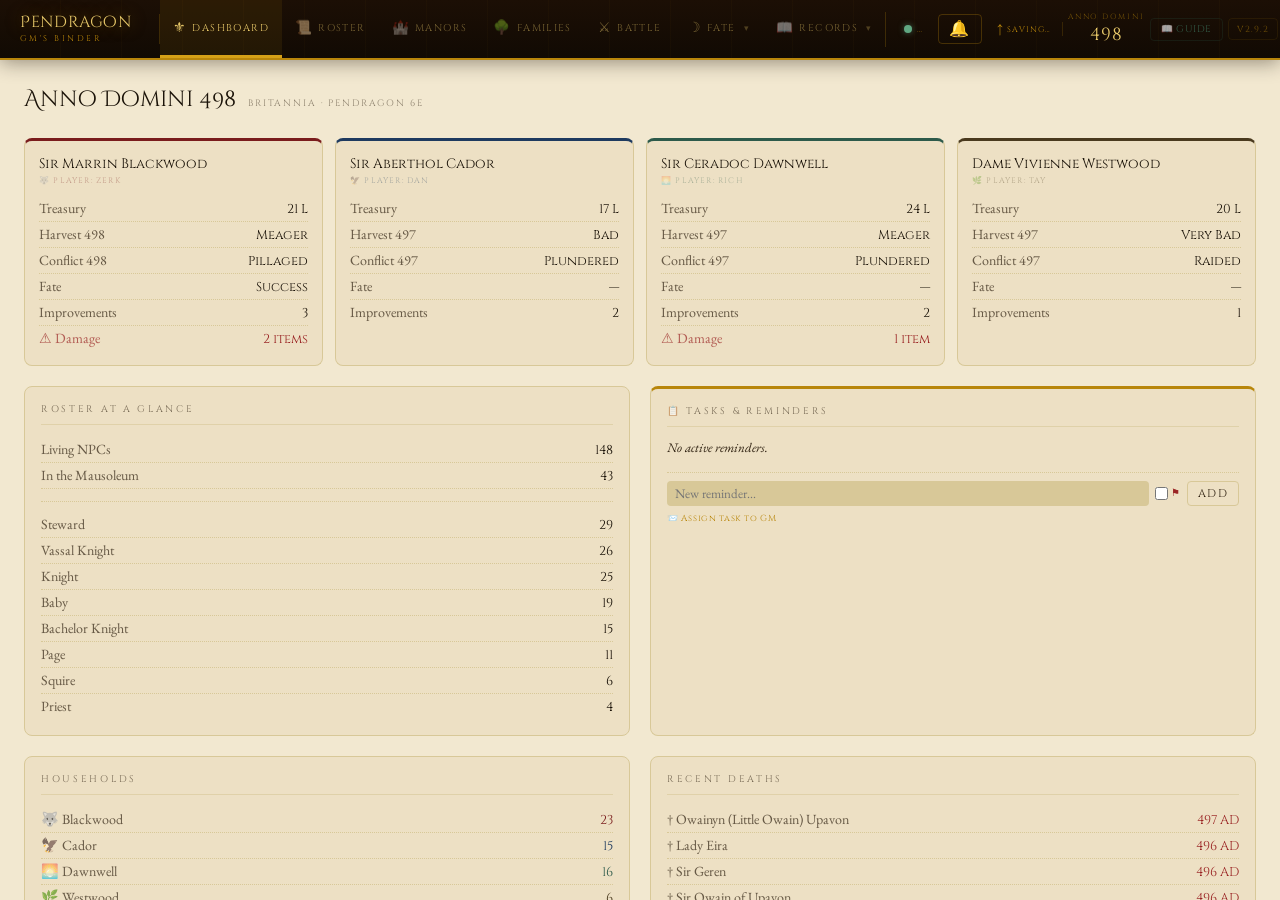
==== index.html @ e7510627 "v2.10.0 — security hardening, battle foundation, manor/adoption bug fixes Security: CSRF on /account" ====
<!DOCTYPE html>
<html lang="en">
<head>
  <meta charset="UTF-8">
  <meta name="viewport" content="width=device-width, initial-scale=1.0, viewport-fit=cover">
  <title>Pendragon GM's Binder — 498 AD</title>
  <link rel="preconnect" href="https://fonts.googleapis.com">
  <link href="https://fonts.googleapis.com/css2?family=Cinzel+Decorative:wght@400;700&family=Cinzel:wght@400;500;600;700&family=EB+Garamond:ital,wght@0,400;0,500;0,600;1,400;1,500&display=swap" rel="stylesheet">
  <link rel="stylesheet" href="css/style.css">
</head>
<body>

<!-- ══════════════════════════════════════════════
     APP SHELL
══════════════════════════════════════════════ -->
<div id="app">

  <!-- HEADER -->
  <header class="app-header">
    <div class="header-brand">
      <div class="brand-title">Pendragon</div>
      <div class="brand-sub">GM's Binder</div>
    </div>
    <nav class="app-nav" id="appNav">
      <button class="nav-tab active" data-tab="dashboard">
        <span class="nav-icon">⚜</span>
        <span class="nav-label">Dashboard</span>
      </button>
      <button class="nav-tab" data-tab="roster">
        <span class="nav-icon">📜</span>
        <span class="nav-label">Roster</span>
      </button>
      <button class="nav-tab" data-tab="manors">
        <span class="nav-icon">🏰</span>
        <span class="nav-label">Manors</span>
      </button>
      <button class="nav-tab" data-tab="families">
        <span class="nav-icon">🌳</span>
        <span class="nav-label">Families</span>
      </button>
      <button class="nav-tab" data-tab="battle">
        <span class="nav-icon">⚔</span>
        <span class="nav-label">Battle</span>
      </button>
      <div class="nav-dropdown" id="navFate">
        <button class="nav-tab nav-dropdown-trigger" id="navFateBtn" title="Winter &amp; Mausoleum">
          <span class="nav-icon">☽</span>
          <span class="nav-label">Fate</span>
          <span class="nav-caret">▾</span>
        </button>
        <div class="nav-dropdown-menu" id="navFateMenu">
          <button class="nav-dropdown-item gm-only" data-tab="winter">
            <span class="nav-icon">❄</span> Winter
          </button>
          <button class="nav-dropdown-item" data-tab="mausoleum">
            <span class="nav-icon">🕯</span> Mausoleum
          </button>
        </div>
      </div>
      <div class="nav-dropdown" id="navRecords">
        <button class="nav-tab nav-dropdown-trigger" id="navRecordsBtn" title="Chronicle &amp; Journal">
          <span class="nav-icon">📖</span>
          <span class="nav-label">Records</span>
          <span class="nav-caret">▾</span>
        </button>
        <div class="nav-dropdown-menu" id="navRecordsMenu">
          <button class="nav-dropdown-item" data-tab="chronicle">
            <span class="nav-icon">📜</span> Chronicle
          </button>
          <button class="nav-dropdown-item" data-tab="journal">
            <span class="nav-icon">📝</span> Journal
          </button>
        </div>
      </div>
    </nav>
    <div class="header-right">
      <button class="hdr-btn hdr-btn-notif" id="notifBtn" title="Notifications" onclick="Notifications.openPanel()" style="position:relative;">
        🔔
        <span id="notif-badge" class="notif-badge" hidden></span>
      </button>
      <div class="sync-status" id="syncStatus" title="File sync status">
        <span class="sync-icon" id="syncIcon">◌</span>
        <span class="sync-label" id="syncLabel">—</span>
      </div>
      <div class="year-display">
        <span class="year-label">Anno Domini</span>
        <div class="year-value-wrap">
          <button class="year-btn gm-only" id="yearDown" title="Previous year">‹</button>
          <span class="year-value" id="currentYear">498</span>
          <button class="year-btn gm-only" id="yearUp" title="Next year">›</button>
        </div>
      </div>
      <div class="hdr-dropdown gm-only" id="hdrArchive">
        <button class="hdr-btn hdr-btn-gold hdr-dropdown-trigger" id="hdrArchiveBtn" title="GM Tools">⚙ GM Tools ▾</button>
        <div class="hdr-dropdown-menu" id="hdrArchiveMenu">
          <button class="hdr-dropdown-item" id="btnExport">📤 Export JSON</button>
          <button class="hdr-dropdown-item hdr-dropdown-item-crimson" id="btnImport">📥 Import JSON</button>
          <div class="hdr-dropdown-divider"></div>
          <button class="hdr-dropdown-item" id="btnApiKey">🔑 AI Key</button>
          <button class="hdr-dropdown-item" id="btnUsers">👥 Manage Users</button>
        </div>
      </div>
      <button class="hdr-btn hdr-btn-guide" id="btnFeatures" title="View features guide">📖 Guide</button>
      <button class="hdr-btn hdr-btn-version" id="btnPatchNotes" title="View patch notes and version history">Version</button>
    </div>
  </header>

  <!-- PLAYER READ-ONLY BANNER -->
  <div class="player-readonly-banner">👁 Player View — read-only. Use the ⚔ Change Player Knight button on your dashboard to switch knights.</div>

  <!-- TAB PANELS -->
  <main class="app-main">
    <div class="tab-panel active" id="tab-dashboard"></div>
    <div class="tab-panel" id="tab-roster"></div>
    <div class="tab-panel" id="tab-manors"></div>
    <div class="tab-panel" id="tab-families"></div>
    <div class="tab-panel" id="tab-battle"></div>
    <div class="tab-panel" id="tab-winter"></div>
    <div class="tab-panel" id="tab-mausoleum"></div>
    <div class="tab-panel" id="tab-chronicle"></div>
    <div class="tab-panel" id="tab-journal"></div>
  </main>

</div>

<!-- ══════════════════════════════════════════════
     MODAL OVERLAY
══════════════════════════════════════════════ -->
<div class="modal-overlay" id="modalOverlay" hidden>
  <div class="modal-box" id="modalBox">
    <button class="modal-close" id="modalClose" title="Close">✕</button>
    <div class="modal-content" id="modalContent"></div>
  </div>
</div>

<!-- CARD POPUP — floats above the family tree modal -->
<div class="card-popup-overlay" id="cardPopupOverlay" hidden>
  <div class="card-popup-box" id="cardPopupBox">
    <button class="modal-close" id="cardPopupClose" title="Close (Esc)">✕</button>
    <div id="cardPopupContent"></div>
  </div>
</div>

<!-- TOAST -->
<div class="toast-container" id="toastContainer"></div>

<!-- NPC HOVER CARD — follows cursor, shown on data-npc-hover elements -->
<div id="npcHoverCard" hidden></div>

<!-- ══════════════════════════════════════════════
     SCRIPTS — order matters (no modules for file:// compat)
══════════════════════════════════════════════ -->
<script src="js/data/seed-npcs.js"></script>
<script src="js/data/seed-manors.js"></script>
<script src="js/data/patch-notes.js"></script>
<script src="js/store.js"></script>
<script src="js/at-mention.js"></script>
<script src="js/statblock-templates.js"></script>
<script src="js/components.js"></script>
<script src="js/tabs/dashboard.js"></script>
<script src="js/tabs/roster.js"></script>
<script src="js/tabs/manors.js"></script>
<script src="js/tabs/families.js"></script>
<script src="js/tabs/tree.js"></script>
<script src="js/tabs/winter.js"></script>
<script src="js/tabs/solos.js"></script>
<script src="js/tabs/mausoleum.js"></script>
<script src="js/tabs/chronicle.js"></script>
<script src="js/tabs/battle.js"></script>
<script src="js/pins.js"></script>
<script src="js/tasks.js"></script>
<script src="js/notifications.js"></script>
<script src="js/notes.js"></script>
<script src="js/comments.js"></script>
<script src="js/tabs/journal.js"></script>
<script src="js/multiplayer.js"></script>
<script src="js/app.js"></script>

<script>
  if ('serviceWorker' in navigator) {
    navigator.serviceWorker.register('/sw.js').catch(() => {});
  }
</script>

</body>
</html>
---- css/style.css ----
/* ══════════════════════════════════════════════════════════════
   PENDRAGON GM'S BINDER — STYLESHEET
   Medieval parchment aesthetic, gold/crimson/verdigris palette
══════════════════════════════════════════════════════════════ */

/* ── TOKENS ─────────────────────────────────────────────────── */
:root {
  /* Palette */
  --ink:            #1a1208;
  --ink-soft:       #2e2010;
  --ink-mid:        #6b5a3a;
  --vellum:         #f2e8d0;
  --vellum-mid:     #ede0c4;
  --vellum-dark:    #e4d4ae;
  --vellum-deep:    #d8c898;
  --parchment:      #c8b878;
  --gold:           #b8860b;
  --gold-bright:    #d4a017;
  --gold-pale:      #e8c96a;
  --gold-faint:     #f5e8b0;
  --crimson:        #7a1c1c;
  --crimson-mid:    #9a2424;
  --crimson-pale:   #c04040;
  --crimson-faint:  #f5dada;
  --verdigris:      #2d5a4a;
  --verdigris-mid:  #3d7a62;
  --verdigris-pale: #60a882;
  --verdigris-faint:#daf0e8;
  --cobalt:         #1e3a5f;
  --cobalt-mid:     #2a5080;
  --cobalt-pale:    #5080b0;
  --cobalt-faint:   #dae8f8;
  --violet:         #4a2070;
  --violet-mid:     #6030a0;
  --violet-pale:    #9060d0;
  --violet-faint:   #eeddf8;
  --amber:          #4a3a1e;
  --amber-mid:      #7a6030;
  --amber-pale:     #c09040;
  --amber-faint:    #f5ead0;
  --parchment-light:#f5ede0;

  /* Household colours */
  --hh-blackwood:   #7a1c1c;
  --hh-cador:       #1e3a5f;
  --hh-dawnwell:    #2d5a4a;
  --hh-westwood:    #4a3a1e;
  --hh-upavon:      #4a2070;
  --hh-none:        #5a5040;

  /* Shadows */
  --shadow:         rgba(26,18,8,0.45);
  --shadow-mid:     rgba(26,18,8,0.25);
  --shadow-soft:    rgba(26,18,8,0.12);

  /* Status glows (palette-aligned) */
  --presence-glow:  rgba(96,168,130,0.55);
  --fate-glow:      rgba(61,122,98,0.55);

  /* Common tints (top-5 consolidations; deeper palette sweep pending) */
  --gold-tint-1:      rgba(184,134,11,0.1);
  --gold-tint-2:      rgba(184,134,11,0.2);
  --gold-tint-3:      rgba(184,134,11,0.3);
  --verdigris-tint-2: rgba(45,90,74,0.2);
  --crimson-tint-2:   rgba(160,30,30,0.2);

  /* Layout */
  --sidebar-w:      340px;
  --header-h:       60px;
  --radius:         4px;
  --radius-lg:      8px;

  /* Typography */
  --font-display:   'Cinzel Decorative', 'Times New Roman', serif;
  --font-heading:   'Cinzel', 'Times New Roman', serif;
  --font-body:      'EB Garamond', Georgia, serif;

  /* Z-index scale — global layer ordering.
     Local stacking contexts (e.g. .modal-close at 20 inside .modal-box)
     keep raw values since they're scoped to their parent. */
  --z-pocket:       10;    /* floating panels inside tabs (tree pocket) */
  --z-banner:       99;    /* broadcast banner — sits just below header */
  --z-header:       100;   /* app header */
  --z-presence:     200;   /* presence dropdown — above header */
  --z-dropdown:     500;   /* nav & header dropdowns */
  --z-modal:        1000;  /* primary modal overlay */
  --z-modal-top:    1100;  /* card popup layered above modal */
  --z-toast:        2000;  /* toast notifications */
  --z-drawer:       3000;  /* mobile NPC sidebar drawer */
  --z-hover:        8000;  /* NPC hover card */
  --z-popover:      9999;  /* NPC search result dropdown */
}

/* ── RESET ───────────────────────────────────────────────────── */
/* Re-enforce the HTML spec: [hidden] must always mean display:none,
   even when author CSS sets display:flex/grid on the same element. */
[hidden] { display: none !important; }
*, *::before, *::after { box-sizing: border-box; margin: 0; padding: 0; }
html { font-size: 16px; overflow-x: hidden; }
html, body { max-width: 100%; }
body {
  font-family: var(--font-body);
  background: var(--ink);
  color: var(--ink);
  min-height: 100vh;
  background-image:
    radial-gradient(ellipse at 15% 40%, #2a1a08 0%, #0f0a04 100%),
    repeating-linear-gradient(0deg, transparent, transparent 3px, rgba(255,255,255,0.012) 3px, rgba(255,255,255,0.012) 6px);
  overflow: hidden;
}

/* ── APP SHELL ───────────────────────────────────────────────── */
#app {
  display: flex;
  flex-direction: column;
  height: 100vh;
  max-width: 1600px;
  margin: 0 auto;
}

/* ── HEADER ──────────────────────────────────────────────────── */
.app-header {
  height: var(--header-h);
  flex-shrink: 0;
  display: flex;
  align-items: center;
  gap: 0;
  background: linear-gradient(180deg, #1c0f05 0%, #110a03 100%);
  border-bottom: 2px solid var(--gold);
  box-shadow: 0 2px 20px var(--shadow);
  position: relative;
  overflow: visible;
  z-index: var(--z-header);
}
.app-header::before {
  content: '';
  position: absolute; inset: 0;
  background: repeating-linear-gradient(90deg, transparent, transparent 60px, rgba(184,134,11,0.03) 60px, rgba(184,134,11,0.03) 61px);
  pointer-events: none;
}

.header-brand {
  padding: 0 20px;
  flex-shrink: 0;
  border-right: 1px solid rgba(184,134,11,0.25);
  min-width: 160px;
}
.brand-title {
  font-family: var(--font-display);
  font-size: 1rem;
  color: var(--gold-pale);
  letter-spacing: 0.04em;
  text-shadow: 0 0 16px rgba(212,160,23,0.5);
  line-height: 1.1;
}
.brand-sub {
  font-family: var(--font-heading);
  font-size: 0.52rem;
  letter-spacing: 0.3em;
  color: var(--gold);
  text-transform: uppercase;
  margin-top: 2px;
}

/* NAV */
.app-nav {
  display: flex;
  align-items: stretch;
  height: 100%;
  flex: 1;
}
.nav-tab {
  display: flex;
  align-items: center;
  gap: 5px;
  padding: 0 13px;
  background: none;
  border: none;
  border-bottom: 3px solid transparent;
  color: rgba(232,201,106,0.45);
  font-family: var(--font-heading);
  font-size: 0.62rem;
  letter-spacing: 0.14em;
  text-transform: uppercase;
  cursor: pointer;
  transition: all 0.15s;
  position: relative;
  white-space: nowrap;
}
.nav-tab .nav-icon { font-size: 0.85rem; }
.nav-tab:hover {
  color: var(--gold-pale);
  background: rgba(184,134,11,0.06);
}
.nav-tab.active {
  color: var(--gold-pale);
  border-bottom-color: var(--gold-bright);
  background: var(--gold-tint-1);
}

/* FATE DROPDOWN */
.nav-dropdown {
  position: relative;
  display: flex;
  align-items: stretch;
}
.nav-dropdown-trigger .nav-caret {
  font-size: 0.55rem;
  margin-left: 3px;
  opacity: 0.6;
  transition: transform 0.15s;
}
.nav-dropdown-menu {
  display: none;
  position: absolute;
  top: 100%;
  left: 0;
  background: linear-gradient(180deg, #1c0f05 0%, #110a03 100%);
  border: 1px solid rgba(184,134,11,0.45);
  border-top: none;
  min-width: 148px;
  z-index: var(--z-dropdown);
  box-shadow: 0 6px 16px rgba(0,0,0,0.6);
}
.nav-dropdown-menu.open { display: block; }
.nav-dropdown-item {
  display: flex;
  align-items: center;
  gap: 7px;
  width: 100%;
  padding: 9px 14px;
  background: none;
  border: none;
  border-bottom: 1px solid rgba(184,134,11,0.12);
  color: rgba(232,201,106,0.75);
  font-family: var(--font-heading);
  font-size: 0.62rem;
  letter-spacing: 0.14em;
  text-transform: uppercase;
  cursor: pointer;
  text-align: left;
  transition: all 0.15s;
}
.nav-dropdown-item:last-child { border-bottom: none; }
.nav-dropdown-item:hover {
  color: var(--gold-pale);
  background: var(--gold-tint-1);
}
.nav-dropdown-item .nav-icon { font-size: 0.85rem; }
html.is-gm .nav-dropdown-item.gm-only { display: flex !important; }
html.is-gm .hdr-dropdown.gm-only      { display: block !important; }

/* HEADER DROPDOWN (Archive etc.) */
.hdr-dropdown {
  position: relative;
}
.hdr-dropdown-menu {
  display: none;
  position: absolute;
  top: calc(100% + 4px);
  right: 0;
  background: linear-gradient(180deg, #1c0f05 0%, #110a03 100%);
  border: 1px solid rgba(184,134,11,0.45);
  min-width: 160px;
  z-index: var(--z-dropdown);
  box-shadow: 0 6px 16px rgba(0,0,0,0.6);
}
.hdr-dropdown-menu.open { display: block; }
.hdr-dropdown-item {
  display: flex;
  align-items: center;
  gap: 7px;
  width: 100%;
  padding: 9px 14px;
  background: none;
  border: none;
  border-bottom: 1px solid rgba(184,134,11,0.12);
  color: rgba(232,201,106,0.75);
  font-family: var(--font-heading);
  font-size: 0.58rem;
  letter-spacing: 0.12em;
  text-transform: uppercase;
  cursor: pointer;
  text-align: left;
  transition: all 0.15s;
}
.hdr-dropdown-item:last-child { border-bottom: none; }
.hdr-dropdown-item:hover { color: var(--gold-pale); background: var(--gold-tint-1); }
.hdr-dropdown-item-crimson { color: rgba(220,120,120,0.8); }
.hdr-dropdown-item-crimson:hover { background: rgba(122,28,28,0.2); }
.hdr-dropdown-divider { height: 1px; background: var(--vellum-deep); margin: 4px 0; }

/* HEADER RIGHT */
.header-right {
  display: flex;
  align-items: center;
  gap: 5px;
  padding: 0 8px;
  flex-shrink: 0;
  border-left: 1px solid rgba(184,134,11,0.25);
}
.year-display {
  display: flex;
  flex-direction: column;
  align-items: center;
  gap: 1px;
}
.year-label {
  font-family: var(--font-heading);
  font-size: 0.48rem;
  letter-spacing: 0.25em;
  color: rgba(184,134,11,0.55);
  text-transform: uppercase;
}
.year-value-wrap {
  display: flex;
  align-items: center;
  gap: 4px;
}
.year-value {
  font-family: var(--font-heading);
  font-size: 1.1rem;
  color: var(--gold-pale);
  min-width: 40px;
  text-align: center;
  letter-spacing: 0.05em;
}
.year-btn {
  background: none;
  border: none;
  color: var(--gold);
  font-size: 1.1rem;
  cursor: pointer;
  padding: 0 3px;
  line-height: 1;
  opacity: 0.7;
  transition: opacity 0.1s;
}
.year-btn:hover { opacity: 1; }

/* ── SYNC STATUS ─────────────────────────────────────────────── */
.sync-status {
  display: flex;
  align-items: center;
  gap: 4px;
  padding: 0 10px;
  border-right: 1px solid var(--gold-tint-2);
  cursor: default;
  flex-shrink: 0;
}
.sync-icon {
  font-size: 0.85rem;
  line-height: 1;
  transition: color 0.3s;
}
.sync-label {
  font-family: var(--font-heading);
  font-size: 0.5rem;
  letter-spacing: 0.15em;
  text-transform: uppercase;
  transition: color 0.3s;
  white-space: nowrap;
}
.sync-status[data-status="unsaved"] .sync-icon,
.sync-status[data-status="unsaved"] .sync-label {
  animation: sync-pulse 1.2s ease-in-out infinite;
}
@keyframes sync-pulse {
  0%, 100% { opacity: 1; }
  50%       { opacity: 0.4; }
}

.hdr-btn {
  padding: 5px 9px;
  border-radius: var(--radius);
  font-family: var(--font-heading);
  font-size: 0.58rem;
  letter-spacing: 0.12em;
  text-transform: uppercase;
  cursor: pointer;
  transition: all 0.15s;
  border: 1px solid;
  white-space: nowrap;
}
.hdr-btn-gold {
  background: rgba(184,134,11,0.15);
  border-color: rgba(184,134,11,0.45);
  color: var(--gold-pale);
}
.hdr-btn-gold:hover { background: rgba(184,134,11,0.28); border-color: var(--gold-bright); }
.hdr-btn-crimson {
  background: rgba(122,28,28,0.15);
  border-color: rgba(122,28,28,0.45);
  color: #e09090;
}
.hdr-btn-crimson:hover { background: rgba(122,28,28,0.28); border-color: var(--crimson-pale); }
.hdr-btn-version {
  background: transparent;
  border-color: var(--gold-tint-2);
  color: var(--gold);
  opacity: 0.55;
  font-size: 0.55rem;
  letter-spacing: 0.12em;
  padding: 4px 8px;
}
.hdr-btn-version:hover { opacity: 1; background: var(--gold-tint-1); }
.hdr-btn-guide {
  background: transparent;
  border-color: rgba(45,90,74,0.3);
  color: var(--verdigris-mid);
  opacity: 0.7;
  font-size: 0.6rem;
  letter-spacing: 0.06em;
  padding: 4px 10px;
}
.hdr-btn-guide:hover { opacity: 1; background: rgba(45,90,74,0.1); }
.hdr-btn-ai {
  background: transparent;
  border-color: rgba(100,60,140,0.3);
  color: #8a5cc7;
  opacity: 0.7;
  font-size: 0.6rem;
  letter-spacing: 0.06em;
  padding: 4px 10px;
}
.hdr-btn-ai:hover { opacity: 1; background: rgba(100,60,140,0.1); }
.hdr-btn-ai.key-set { border-color: rgba(100,60,140,0.6); opacity: 1; }
.hdr-btn-users {
  background: transparent;
  border-color: rgba(100,60,140,0.3);
  color: #8a5cc7;
  opacity: 0.7;
  font-size: 0.6rem;
  letter-spacing: 0.06em;
  padding: 4px 10px;
}
.hdr-btn-users:hover { opacity: 1; background: rgba(100,60,140,0.1); }
/* ── ROLE-BASED VISIBILITY ───────────────────────────────────── */
/* GM-only elements: hidden by default, shown only when html.is-gm */
.gm-only { display: none !important; }
html.is-gm .nav-tab.gm-only  { display: flex !important; }
html.is-gm button.gm-only    { display: inline-flex !important; }

/* Player read-only: hide edit controls inside tab panels */
html.is-player .rel-edit-btn      { display: none !important; }
html.is-player .solo-chr-edit-btn { display: none !important; }
/* Sync status is meaningless for players (they never save) */
html.is-player #syncStatus        { display: none !important; }
/* Patch notes contain GM-only implementation details */
html.is-player #btnPatchNotes     { display: none !important; }

/* Player read-only banner */
.player-readonly-banner {
  display: none;
}
html.is-player .player-readonly-banner {
  display: block;
  background: rgba(43,70,90,0.45);
  border-bottom: 1px solid rgba(60,110,160,0.5);
  color: rgba(160,205,245,0.95);
  font-family: var(--font-heading);
  font-size: 0.6rem;
  letter-spacing: 0.14em;
  text-transform: uppercase;
  text-align: center;
  padding: 7px 12px;
}

.hdr-btn-outline {
  background: transparent;
  border-color: var(--gold-tint-2);
  color: var(--gold);
  opacity: 0.6;
  font-size: 0.55rem;
  letter-spacing: 0.08em;
  padding: 4px 8px;
  text-decoration: none;
  display: inline-flex;
  align-items: center;
}
.hdr-btn-outline:hover { opacity: 1; background: var(--gold-tint-1); }
.header-user {
  display: flex;
  align-items: center;
  gap: 6px;
  padding-right: 8px;
  margin-right: 4px;
  border-right: 1px solid rgba(184,134,11,0.15);
}
.header-username {
  font-family: var(--font-heading);
  font-size: 0.6rem;
  letter-spacing: 0.1em;
  color: var(--gold);
  opacity: 0.7;
  text-transform: uppercase;
}

/* ── MAIN / TABS ─────────────────────────────────────────────── */
.app-main {
  flex: 1;
  overflow: hidden;
  position: relative;
}
.tab-panel {
  display: none;
  height: 100%;
  overflow: hidden;
}
.tab-panel.active { display: flex; flex-direction: column; }
#tab-chronicle { overflow-y: auto; background: var(--vellum); }
#tab-journal   { overflow-y: auto; background: var(--vellum); }

/* ── PARCHMENT SURFACE ───────────────────────────────────────── */
.parchment {
  background: var(--vellum);
  background-image:
    url("data:image/svg+xml,%3Csvg xmlns='http://www.w3.org/2000/svg' width='300' height='300'%3E%3Cfilter id='n'%3E%3CfeTurbulence type='fractalNoise' baseFrequency='0.65' numOctaves='3' stitchTiles='stitch'/%3E%3CfeColorMatrix type='saturate' values='0'/%3E%3C/filter%3E%3Crect width='300' height='300' filter='url(%23n)' opacity='0.04'/%3E%3C/svg%3E");
}

/* ── TWO-PANE LAYOUT (sidebar + content) ────────────────────── */
.two-pane {
  display: grid;
  grid-template-columns: var(--sidebar-w) 1fr;
  height: 100%;
  overflow: hidden;
}
.two-pane-wide { grid-template-columns: 320px 1fr; }

.pane-sidebar {
  background: var(--vellum-mid);
  border-right: 1px solid var(--vellum-deep);
  display: flex;
  flex-direction: column;
  overflow: hidden;
}
.pane-content {
  background: var(--vellum);
  overflow-y: auto;
  padding: 24px;
}

/* ── SCROLLBAR ───────────────────────────────────────────────── */
::-webkit-scrollbar { width: 8px; height: 8px; }
::-webkit-scrollbar-track { background: var(--vellum-dark); }
::-webkit-scrollbar-thumb { background: var(--parchment); border-radius: 4px; }
::-webkit-scrollbar-thumb:hover { background: var(--gold); }

/* ── SEARCH / FILTER BAR ─────────────────────────────────────── */
.search-bar-wrap {
  padding: 10px;
  background: var(--vellum-dark);
  border-bottom: 1px solid var(--vellum-deep);
  flex-shrink: 0;
}
.search-input-wrap {
  position: relative;
}
.search-clear {
  position: absolute;
  right: 7px;
  top: 50%;
  transform: translateY(-50%);
  background: none;
  border: none;
  cursor: pointer;
  color: var(--ink-soft);
  font-size: 0.75rem;
  line-height: 1;
  padding: 2px 4px;
  border-radius: 3px;
  opacity: 0.6;
}
.search-clear:hover { opacity: 1; color: var(--crimson-mid); }
.search-input {
  width: 100%;
  background: var(--vellum);
  border: 1px solid var(--vellum-deep);
  border-radius: var(--radius);
  padding: 7px 28px 7px 30px;
  font-family: var(--font-body);
  font-size: 0.95rem;
  color: var(--ink);
  outline: none;
  transition: border-color 0.15s;
  background-image: url("data:image/svg+xml,%3Csvg xmlns='http://www.w3.org/2000/svg' width='14' height='14' viewBox='0 0 24 24' fill='none' stroke='%23b8860b' stroke-width='2'%3E%3Ccircle cx='11' cy='11' r='8'/%3E%3Cpath d='m21 21-4.35-4.35'/%3E%3C/svg%3E");
  background-repeat: no-repeat;
  background-position: 9px center;
}
.search-input:focus { border-color: var(--gold); box-shadow: 0 0 0 2px rgba(184,134,11,0.15); }

.filter-row {
  display: flex;
  gap: 6px;
  flex-wrap: wrap;
  padding: 8px 10px;
  background: var(--vellum-dark);
  border-bottom: 1px solid var(--vellum-deep);
  flex-shrink: 0;
}
.filter-chip {
  padding: 3px 10px;
  border-radius: 20px;
  font-family: var(--font-heading);
  font-size: 0.55rem;
  letter-spacing: 0.12em;
  text-transform: uppercase;
  border: 1px solid transparent;
  cursor: pointer;
  transition: all 0.12s;
  background: var(--vellum);
  color: var(--ink-soft);
  border-color: var(--vellum-deep);
}
.filter-chip:hover { border-color: var(--gold); color: var(--gold); }
.filter-chip.active { background: var(--gold); color: var(--ink); border-color: var(--gold); }
.filter-chip[data-hh="Blackwood"].active { background: var(--hh-blackwood); color: var(--vellum); border-color: var(--hh-blackwood); }
.filter-chip[data-hh="Cador"].active    { background: var(--hh-cador);     color: var(--vellum); border-color: var(--hh-cador); }
.filter-chip[data-hh="Dawnwell"].active { background: var(--hh-dawnwell);  color: var(--vellum); border-color: var(--hh-dawnwell); }
.filter-chip[data-hh="Westwood"].active { background: var(--hh-westwood);  color: var(--vellum); border-color: var(--hh-westwood); }
.filter-chip[data-hh="Upavon"].active   { background: var(--hh-upavon);    color: var(--vellum); border-color: var(--hh-upavon); }

/* ── NPC LIST ────────────────────────────────────────────────── */
.npc-list {
  flex: 1;
  overflow-y: auto;
  padding: 6px;
  display: flex;
  flex-direction: column;
  gap: 3px;
}
.npc-list-item {
  display: flex;
  align-items: center;
  gap: 8px;
  padding: 7px 10px;
  border-radius: var(--radius);
  cursor: pointer;
  transition: background 0.1s;
  border: 1px solid transparent;
  position: relative;
}
.npc-list-item:hover { background: var(--vellum); border-color: var(--vellum-deep); }
.npc-list-item.selected { background: var(--vellum); border-color: var(--gold); }
.npc-list-item.round-table-item { border-left: 2px solid var(--gold); background: rgba(184,134,11,0.04); }
.npc-list-item.round-table-item:hover { background: rgba(184,134,11,0.08); }
.npc-list-item .hh-pip {
  width: 6px;
  height: 6px;
  border-radius: 50%;
  flex-shrink: 0;
  background: var(--hh-none);
}
.npc-list-item .npc-item-name {
  font-family: var(--font-body);
  font-size: 0.92rem;
  color: var(--ink);
  flex: 1;
  white-space: nowrap;
  overflow: hidden;
  text-overflow: ellipsis;
}
.npc-list-item .npc-item-role {
  font-family: var(--font-heading);
  font-size: 0.5rem;
  letter-spacing: 0.1em;
  text-transform: uppercase;
  color: var(--ink-soft);
  opacity: 0.6;
  flex-shrink: 0;
}
.npc-list-item .npc-item-age {
  font-family: var(--font-heading);
  font-size: 0.52rem;
  letter-spacing: 0.05em;
  color: var(--ink-soft);
  background: rgba(0,0,0,0.06);
  border-radius: 8px;
  padding: 0px 5px;
  flex-shrink: 0;
}
.npc-list-item .npc-item-glory {
  font-family: var(--font-heading);
  font-size: 0.6rem;
  color: var(--gold);
  flex-shrink: 0;
}
.npc-group-header {
  padding: 12px 10px 4px;
  font-family: var(--font-heading);
  font-size: 0.52rem;
  letter-spacing: 0.22em;
  text-transform: uppercase;
  color: var(--ink-soft);
  opacity: 0.5;
  border-bottom: 1px solid var(--vellum-deep);
  margin-top: 4px;
}

/* ── NPC DETAIL CARD ─────────────────────────────────────────── */
.npc-detail {
  max-width: 700px;
}
.npc-detail-header {
  display: flex;
  align-items: flex-start;
  gap: 16px;
  margin-bottom: 20px;
  padding-bottom: 16px;
  border-bottom: 2px solid var(--vellum-deep);
}
.npc-avatar {
  width: 56px;
  height: 56px;
  border-radius: var(--radius);
  display: flex;
  align-items: center;
  justify-content: center;
  font-size: 1.6rem;
  flex-shrink: 0;
  border: 2px solid;
}
.npc-header-text { flex: 1; }
.npc-name {
  font-family: var(--font-heading);
  font-size: 1.35rem;
  color: var(--ink);
  line-height: 1.2;
}
.npc-role-line {
  font-family: var(--font-heading);
  font-size: 0.6rem;
  letter-spacing: 0.2em;
  text-transform: uppercase;
  color: var(--ink-soft);
  opacity: 0.65;
  margin-top: 4px;
}
.npc-glory-badge {
  font-family: var(--font-heading);
  font-size: 0.75rem;
  color: var(--gold);
  background: var(--gold-tint-1);
  border: 1px solid var(--gold-tint-3);
  border-radius: var(--radius);
  padding: 3px 10px;
  display: inline-block;
  margin-top: 6px;
}

.npc-detail-grid {
  display: grid;
  grid-template-columns: 1fr 1fr;
  gap: 12px;
  margin-bottom: 16px;
}
.detail-field { display: flex; flex-direction: column; gap: 2px; }
.detail-label {
  font-family: var(--font-heading);
  font-size: 0.52rem;
  letter-spacing: 0.2em;
  text-transform: uppercase;
  color: var(--ink-soft);
  opacity: 0.55;
}
.detail-value {
  font-family: var(--font-body);
  font-size: 0.95rem;
  color: var(--ink);
}
.detail-value a {
  color: var(--verdigris-mid);
  text-decoration: none;
  cursor: pointer;
}
.detail-value a:hover { text-decoration: underline; }
.detail-block {
  background: var(--vellum-mid);
  border: 1px solid var(--vellum-deep);
  border-radius: var(--radius);
  padding: 10px 12px;
  margin-bottom: 10px;
}
.detail-block .detail-label { margin-bottom: 4px; }
.detail-block .detail-value { white-space: pre-wrap; line-height: 1.5; font-size: 0.9rem; }

/* Household tag */
.hh-tag {
  display: inline-flex;
  align-items: center;
  gap: 4px;
  padding: 2px 8px;
  border-radius: 12px;
  font-family: var(--font-heading);
  font-size: 0.55rem;
  letter-spacing: 0.1em;
  text-transform: uppercase;
  color: var(--vellum);
  border: 1px solid rgba(255,255,255,0.2);
}

/* Manor link badge */
.manor-link {
  display: inline-flex;
  align-items: center;
  gap: 5px;
  padding: 3px 10px;
  background: rgba(45,90,74,0.1);
  border: 1px solid rgba(45,90,74,0.3);
  border-radius: var(--radius);
  color: var(--verdigris-mid);
  font-family: var(--font-heading);
  font-size: 0.6rem;
  letter-spacing: 0.1em;
  text-transform: uppercase;
  cursor: pointer;
  transition: all 0.12s;
}
.manor-link:hover { background: var(--verdigris-tint-2); }

/* Edit controls */
.edit-input {
  width: 100%;
  background: var(--vellum);
  border: 1px solid var(--vellum-deep);
  border-radius: var(--radius);
  padding: 5px 8px;
  font-family: var(--font-body);
  font-size: 0.95rem;
  color: var(--ink);
  outline: none;
}
.edit-input:focus { border-color: var(--gold); }
.edit-textarea {
  resize: vertical;
  min-height: 60px;
}
.edit-select {
  appearance: none;
  background-image: url("data:image/svg+xml,%3Csvg xmlns='http://www.w3.org/2000/svg' width='10' height='10' viewBox='0 0 24 24' fill='none' stroke='%23b8860b' stroke-width='2'%3E%3Cpath d='m6 9 6 6 6-6'/%3E%3C/svg%3E");
  background-repeat: no-repeat;
  background-position: right 8px center;
  padding-right: 26px;
  cursor: pointer;
}

/* Action buttons */
.btn {
  padding: 7px 16px;
  border-radius: var(--radius);
  font-family: var(--font-heading);
  font-size: 0.6rem;
  letter-spacing: 0.12em;
  text-transform: uppercase;
  cursor: pointer;
  transition: all 0.13s;
  border: 1px solid;
}
.btn-primary {
  background: var(--gold);
  border-color: var(--gold-bright);
  color: var(--ink);
}
.btn-primary:hover { background: var(--gold-bright); }
.btn-ghost {
  background: transparent;
  border-color: var(--vellum-deep);
  color: var(--ink-soft);
}
.btn-ghost:hover { border-color: var(--gold); color: var(--gold); }
/* Back button injected by Modal.pop() / AtMention.peekCard() */
.modal-back-btn {
  display: block;
  margin-bottom: 14px;
  font-size: 0.78rem;
  padding: 4px 12px;
}
.btn-danger {
  background: transparent;
  border-color: rgba(122,28,28,0.4);
  color: var(--crimson-mid);
}
.btn-danger:hover { background: rgba(122,28,28,0.1); }
.btn-succession {
  background: rgba(139,20,20,0.12);
  border-color: rgba(180,40,40,0.5);
  color: #c05050;
  font-size: 0.58rem;
  letter-spacing: 0.08em;
  white-space: nowrap;
  flex-shrink: 0;
}
.btn-succession:hover { background: rgba(139,20,20,0.22); }
.btn-verdigris {
  background: rgba(45,90,74,0.15);
  border-color: rgba(45,90,74,0.4);
  color: var(--verdigris-mid);
}
.btn-verdigris:hover { background: rgba(45,90,74,0.3); }

.btn-row {
  display: flex;
  gap: 8px;
  align-items: center;
  flex-wrap: wrap;
  margin-top: 16px;
}

/* ── SECTION HEADINGS ────────────────────────────────────────── */
.section-title {
  font-family: var(--font-heading);
  font-size: 0.6rem;
  letter-spacing: 0.28em;
  text-transform: uppercase;
  color: var(--ink-soft);
  opacity: 0.6;
  padding: 0 0 8px;
  border-bottom: 1px solid var(--vellum-deep);
  margin-bottom: 12px;
}
.page-title {
  font-family: var(--font-display);
  font-size: 1.4rem;
  color: var(--ink);
  margin-bottom: 4px;
}
.page-subtitle {
  font-family: var(--font-heading);
  font-size: 0.58rem;
  letter-spacing: 0.2em;
  text-transform: uppercase;
  color: var(--ink-soft);
  opacity: 0.5;
  margin-bottom: 20px;
}

/* ── CARDS ───────────────────────────────────────────────────── */
.card {
  background: var(--vellum-mid);
  border: 1px solid var(--vellum-deep);
  border-radius: var(--radius-lg);
  padding: 16px;
  transition: box-shadow 0.15s;
}
.card:hover { box-shadow: 0 4px 16px var(--shadow-soft); }
.card-grid {
  display: grid;
  grid-template-columns: repeat(auto-fill, minmax(280px, 1fr));
  gap: 16px;
}

/* ── DASHBOARD ───────────────────────────────────────────────── */
.dashboard-layout {
  display: grid;
  grid-template-columns: 1fr 1fr;
  grid-template-rows: auto 1fr;
  gap: 20px;
  height: 100%;
  overflow-y: auto;
  padding: 24px;
  background: var(--vellum);
}
.dashboard-full { grid-column: 1 / -1; }
.pk-cards {
  display: grid;
  grid-template-columns: repeat(4, 1fr);
  gap: 12px;
}
.pk-card {
  background: var(--vellum-mid);
  border: 1px solid var(--vellum-deep);
  border-radius: var(--radius-lg);
  padding: 14px;
  border-top: 3px solid;
  cursor: pointer;
  transition: all 0.15s;
}
.pk-card:hover { box-shadow: 0 4px 20px var(--shadow-soft); transform: translateY(-1px); }
.pk-card-name {
  font-family: var(--font-heading);
  font-size: 0.85rem;
  color: var(--ink);
  margin-bottom: 2px;
}
.pk-card-player {
  font-family: var(--font-heading);
  font-size: 0.5rem;
  letter-spacing: 0.15em;
  text-transform: uppercase;
  color: var(--ink-soft);
  opacity: 0.5;
  margin-bottom: 10px;
}
.pk-stat {
  display: flex;
  justify-content: space-between;
  align-items: baseline;
  padding: 3px 0;
  border-bottom: 1px dotted var(--vellum-deep);
  font-size: 0.88rem;
}
.pk-stat:last-child { border-bottom: none; }
.pk-stat-label { color: var(--ink-soft); opacity: 0.7; }
.pk-stat-value { font-family: var(--font-heading); font-size: 0.8rem; color: var(--ink); }

/* ── MANOR LEDGER ────────────────────────────────────────────── */
.manor-selector {
  display: flex;
  gap: 0;
  border-bottom: 2px solid var(--vellum-deep);
  background: var(--vellum-mid);
  flex-shrink: 0;
}
.manor-tab {
  padding: 10px 20px;
  font-family: var(--font-heading);
  font-size: 0.6rem;
  letter-spacing: 0.15em;
  text-transform: uppercase;
  cursor: pointer;
  background: none;
  border: none;
  border-bottom: 3px solid transparent;
  margin-bottom: -2px;
  color: var(--ink-soft);
  opacity: 0.6;
  transition: all 0.13s;
  display: flex;
  align-items: center;
  gap: 6px;
}
.manor-tab:hover { opacity: 1; }
.manor-tab.active {
  opacity: 1;
  color: var(--ink);
  border-bottom-color: var(--gold);
  background: var(--vellum);
}
.manor-tab .hh-dot {
  width: 8px; height: 8px;
  border-radius: 50%;
  flex-shrink: 0;
}

.manor-body {
  flex: 1;
  overflow-y: auto;
  padding: 20px 24px;
  background: var(--vellum);
}

.manor-header-row {
  display: grid;
  grid-template-columns: 1fr 1fr 1fr;
  gap: 14px;
  margin-bottom: 20px;
  align-items: start;
}
.manor-stat-block {
  background: var(--vellum-mid);
  border: 1px solid var(--vellum-deep);
  border-radius: var(--radius);
  padding: 12px;
}
.manor-stat-block .section-title { margin-bottom: 8px; }
.manor-key-val {
  display: flex;
  justify-content: space-between;
  padding: 3px 0;
  border-bottom: 1px dotted var(--vellum-deep);
  font-size: 0.9rem;
}
.manor-key-val:last-child { border-bottom: none; }
.manor-key-val .key { color: var(--ink-soft); opacity: 0.7; }
.manor-key-val .val { font-family: var(--font-heading); font-size: 0.82rem; }
.npc-inline-link {
  color: var(--verdigris-mid);
  cursor: pointer;
  font-family: var(--font-body);
  font-size: 0.9rem;
  transition: color 0.1s;
}
.npc-inline-link:hover { color: var(--verdigris); text-decoration: underline; }

/* Improvements */
.improvement-list { display: flex; flex-direction: column; gap: 6px; }
.improvement-item {
  display: flex;
  align-items: flex-start;
  gap: 10px;
  background: var(--vellum-mid);
  border: 1px solid var(--vellum-deep);
  border-radius: var(--radius);
  padding: 8px 12px;
  border-left: 3px solid var(--verdigris);
}
.improvement-item.fortification { border-left-color: var(--cobalt); }
.improvement-name {
  font-family: var(--font-heading);
  font-size: 0.8rem;
  color: var(--ink);
  flex: 1;
}
.improvement-meta {
  font-size: 0.8rem;
  color: var(--ink-soft);
  opacity: 0.7;
}
.improvement-note { font-style: italic; font-size: 0.82rem; color: var(--ink-soft); opacity: 0.65; }

/* Property damage */
.damage-item {
  display: flex;
  align-items: center;
  gap: 10px;
  padding: 6px 12px;
  background: var(--crimson-faint);
  border: 1px solid rgba(122,28,28,0.2);
  border-radius: var(--radius);
  border-left: 3px solid var(--crimson);
  font-size: 0.88rem;
}
.damage-item-due {
  border-left-color: var(--verdigris-mid);
  background: rgba(45,90,74,0.06);
  border-color: rgba(45,90,74,0.25);
}
.damage-status {
  font-family: var(--font-heading);
  font-size: 0.52rem;
  letter-spacing: 0.12em;
  text-transform: uppercase;
  padding: 2px 7px;
  border-radius: 10px;
  flex-shrink: 0;
}
.damage-status.damaged { background: var(--crimson); color: var(--vellum); }
.damage-status.repaired { background: var(--verdigris); color: var(--vellum); }

/* History table */
.history-table-wrap { overflow-x: auto; }
.history-table {
  width: 100%;
  border-collapse: collapse;
  font-size: 0.85rem;
}
.history-table th {
  font-family: var(--font-heading);
  font-size: 0.52rem;
  letter-spacing: 0.15em;
  text-transform: uppercase;
  color: var(--ink-soft);
  padding: 6px 10px;
  border-bottom: 2px solid var(--vellum-deep);
  text-align: right;
  white-space: nowrap;
  background: var(--vellum-mid);
}
.history-table th:first-child { text-align: left; }
.history-table td {
  padding: 5px 10px;
  border-bottom: 1px solid var(--vellum-mid);
  text-align: right;
  color: var(--ink);
  vertical-align: top;
}
.history-table td:first-child { text-align: left; font-family: var(--font-heading); font-size: 0.78rem; }
.history-table tr:hover td { background: rgba(184,134,11,0.05); }
.history-table .income { color: var(--verdigris); }
.history-table .expense { color: var(--crimson-mid); }
.history-table .treasury-val { font-family: var(--font-heading); font-size: 0.8rem; font-weight: 600; }
.conflict-badge {
  display: inline-block;
  padding: 1px 6px;
  border-radius: 10px;
  font-family: var(--font-heading);
  font-size: 0.48rem;
  letter-spacing: 0.1em;
  text-transform: uppercase;
}
.conflict-badge.pillaged { background: rgba(122,28,28,0.15); color: var(--crimson-mid); border: 1px solid rgba(122,28,28,0.3); }
.conflict-badge.raided   { background: rgba(122,28,28,0.08); color: var(--crimson-mid); border: 1px solid rgba(122,28,28,0.2); }
.conflict-badge.bandits  { background: rgba(74,58,30,0.12); color: var(--amber-mid); border: 1px solid rgba(74,58,30,0.25); }
.conflict-badge.none     { background: rgba(45,90,74,0.08); color: var(--verdigris-mid); border: 1px solid var(--verdigris-tint-2); }
.harvest-badge {
  display: inline-block;
  padding: 1px 6px;
  border-radius: 10px;
  font-family: var(--font-heading);
  font-size: 0.48rem;
  letter-spacing: 0.08em;
  text-transform: uppercase;
}
.harvest-badge.excellent { background: var(--verdigris-tint-2); color: var(--verdigris); border: 1px solid rgba(45,90,74,0.4); }
.harvest-badge.good      { background: rgba(45,90,74,0.12); color: var(--verdigris-mid); border: 1px solid rgba(45,90,74,0.25); }
.harvest-badge.regular   { background: transparent; color: var(--ink-soft); border: 1px solid var(--vellum-deep); }
.harvest-badge.meager    { background: rgba(122,28,28,0.06); color: var(--crimson-mid); border: 1px solid rgba(122,28,28,0.15); }
.harvest-badge.bad       { background: rgba(122,28,28,0.12); color: var(--crimson-mid); border: 1px solid rgba(122,28,28,0.25); }
.harvest-badge.very-bad  { background: rgba(122,28,28,0.2); color: var(--crimson); border: 1px solid rgba(122,28,28,0.4); }

/* ── FAMILIES TAB ────────────────────────────────────────────── */
.families-layout {
  display: grid;
  grid-template-columns: 220px 1fr;
  height: 100%;
  overflow: hidden;
}
.family-nav {
  background: var(--vellum-mid);
  border-right: 1px solid var(--vellum-deep);
  padding: 12px 8px;
  display: flex;
  flex-direction: column;
  gap: 4px;
  overflow-y: auto;
}
.family-nav-btn {
  display: flex;
  align-items: center;
  gap: 8px;
  padding: 9px 12px;
  border-radius: var(--radius);
  border: 1px solid transparent;
  background: none;
  cursor: pointer;
  text-align: left;
  transition: all 0.12s;
  width: 100%;
}
.family-nav-btn:hover { background: var(--vellum); border-color: var(--vellum-deep); }
.family-nav-btn.active { background: var(--vellum); border-color: var(--gold); }
.family-nav-btn .fam-icon { font-size: 1.1rem; width: 24px; text-align: center; }
.family-nav-btn .fam-name {
  font-family: var(--font-heading);
  font-size: 0.72rem;
  letter-spacing: 0.08em;
  color: var(--ink);
}
.family-nav-btn .fam-count {
  margin-left: auto;
  font-family: var(--font-heading);
  font-size: 0.55rem;
  color: var(--ink-soft);
  opacity: 0.6;
}

.family-body {
  overflow-y: auto;
  padding: 20px 24px;
  background: var(--vellum);
}
.family-header-banner {
  border-radius: var(--radius-lg);
  padding: 16px 20px;
  margin-bottom: 20px;
  display: flex;
  align-items: center;
  gap: 16px;
  border: 1px solid rgba(255,255,255,0.15);
}
.family-banner-icon { font-size: 2.5rem; }
.family-banner-name {
  font-family: var(--font-display);
  font-size: 1.5rem;
  color: rgba(255,255,255,0.9);
  text-shadow: 0 1px 4px rgba(0,0,0,0.4);
}
.family-banner-tagline {
  font-family: var(--font-heading);
  font-size: 0.55rem;
  letter-spacing: 0.2em;
  text-transform: uppercase;
  color: rgba(255,255,255,0.5);
  margin-top: 3px;
}

.family-sections {
  display: grid;
  grid-template-columns: 1fr 1fr;
  gap: 16px;
  margin-bottom: 16px;
}
.family-section-full { grid-column: 1 / -1; }

.family-member-list { display: flex; flex-direction: column; gap: 4px; }
.family-member-item {
  display: flex;
  align-items: center;
  gap: 10px;
  padding: 6px 10px;
  border-radius: var(--radius);
  cursor: pointer;
  transition: background 0.1s;
  border: 1px solid transparent;
}
.family-member-item:hover { background: var(--vellum-mid); border-color: var(--vellum-deep); }
.family-member-role {
  font-family: var(--font-heading);
  font-size: 0.5rem;
  letter-spacing: 0.12em;
  text-transform: uppercase;
  color: var(--vellum);
  padding: 1px 7px;
  border-radius: 10px;
  flex-shrink: 0;
  font-size: 0.48rem;
}
.family-member-name {
  flex: 1;
  font-size: 0.92rem;
  color: var(--ink);
}
.family-member-age {
  font-family: var(--font-heading);
  font-size: 0.55rem;
  color: var(--ink-soft);
  opacity: 0.6;
}
.rel-death-note {
  font-family: var(--font-heading);
  font-size: 0.52rem;
  letter-spacing: 0.08em;
  color: var(--crimson-mid);
  opacity: 0.85;
  flex-shrink: 0;
}
.rel-edit-btn {
  opacity: 0;
  background: none;
  border: none;
  cursor: pointer;
  color: var(--ink-soft);
  font-size: 0.8rem;
  padding: 0 4px;
  line-height: 1;
  flex-shrink: 0;
  transition: opacity 0.15s;
}
.family-member-item:hover .rel-edit-btn {
  opacity: 0.6;
}
/* Chained selector gains higher specificity than the parent-hover rule above,
   so we no longer need !important to brighten on direct hover. */
.family-member-item:hover .rel-edit-btn:hover {
  opacity: 1;
  color: var(--ink);
}

/* Family tree button */
.tree-btn {
  display: inline-flex;
  align-items: center;
  gap: 6px;
  padding: 8px 16px;
  background: rgba(74,32,112,0.1);
  border: 1px solid rgba(74,32,112,0.35);
  border-radius: var(--radius);
  color: var(--violet-mid);
  font-family: var(--font-heading);
  font-size: 0.6rem;
  letter-spacing: 0.12em;
  text-transform: uppercase;
  cursor: pointer;
  transition: all 0.13s;
}
.tree-btn:hover { background: rgba(74,32,112,0.2); }

/* ── FAMILY TREE CANVAS ──────────────────────────────────────── */
.tree-modal-body {
  width: 100%;
  height: 80vh;
  display: flex;
  flex-direction: column;
  overflow: hidden;
}
.tree-pocket {
  position: absolute;
  top: 10px;
  right: 10px;
  width: 180px;
  max-height: calc(100% - 20px);
  background: var(--vellum-dark);
  border: 1px solid var(--gold);
  border-radius: var(--radius);
  box-shadow: 0 4px 16px rgba(26,18,8,0.3);
  display: flex;
  flex-direction: column;
  overflow: hidden;
  z-index: var(--z-pocket);
}
.tree-pocket-hdr {
  font-family: var(--font-heading);
  font-size: 0.52rem;
  letter-spacing: 0.18em;
  text-transform: uppercase;
  color: var(--ink-soft);
  padding: 10px 12px 4px;
  flex-shrink: 0;
}
.tree-pocket-hint {
  font-size: 0.72rem;
  color: var(--ink-soft);
  opacity: 0.55;
  padding: 0 12px 8px;
  font-style: italic;
  flex-shrink: 0;
}
.tree-pocket-list {
  flex: 1;
  overflow-y: auto;
  padding: 0 8px 8px;
}
.tree-pocket-item {
  display: flex;
  align-items: center;
  gap: 6px;
  padding: 6px 8px;
  margin-bottom: 4px;
  background: var(--vellum);
  border: 1px solid var(--vellum-deep);
  border-radius: var(--radius);
  cursor: grab;
  font-size: 0.82rem;
}
.tree-pocket-item:hover { border-color: var(--gold); }
.tree-pocket-pip {
  width: 8px;
  height: 8px;
  border-radius: 50%;
  flex-shrink: 0;
}
.tree-pocket-name {
  flex: 1;
  min-width: 0;
  overflow: hidden;
  text-overflow: ellipsis;
  white-space: nowrap;
  color: var(--ink);
}
.tree-pocket-role {
  font-size: 0.68rem;
  color: var(--ink-soft);
  opacity: 0.65;
  white-space: nowrap;
}
.tree-toolbar {
  display: flex;
  align-items: center;
  gap: 8px;
  padding: 10px 14px;
  background: var(--vellum-mid);
  border-bottom: 1px solid var(--vellum-deep);
  flex-shrink: 0;
  flex-wrap: wrap;
}
.tree-canvas-wrap {
  flex: 1;
  overflow: hidden;
  position: relative;
  background: var(--vellum);
  cursor: grab;
  min-width: 0;
}
.tree-canvas-wrap:active { cursor: grabbing; }
#treeCanvas {
  position: absolute;
  inset: 0;
  width: 100%;
  height: 100%;
}

/* SVG tree node styling */
.tree-node-card {
  cursor: pointer;
  filter: drop-shadow(0 2px 4px rgba(26,18,8,0.25));
  transition: filter 0.15s;
}
.tree-node-card:hover { filter: drop-shadow(0 4px 12px rgba(26,18,8,0.4)); }

/* Rel type label on edge */
.rel-label {
  font-family: var(--font-heading);
  font-size: 9px;
  fill: var(--ink-soft);
  text-anchor: middle;
  pointer-events: none;
  opacity: 0.7;
}

/* ── MAUSOLEUM ───────────────────────────────────────────────── */
.mausoleum-layout {
  height: 100%;
  overflow-y: auto;
  padding: 24px;
  background: var(--vellum);
}
.mausoleum-header {
  text-align: center;
  padding: 20px 0 28px;
  border-bottom: 2px solid var(--vellum-deep);
  margin-bottom: 24px;
}
.mausoleum-epitaph {
  font-style: italic;
  font-size: 1rem;
  color: var(--ink-soft);
  opacity: 0.6;
  margin-top: 6px;
}
.dead-grid {
  display: grid;
  grid-template-columns: repeat(auto-fill, minmax(240px, 1fr));
  gap: 10px;
}
.dead-card {
  background: var(--vellum-mid);
  border: 1px solid var(--vellum-deep);
  border-radius: var(--radius);
  padding: 12px;
  border-top: 3px solid var(--ink-soft);
  opacity: 0.85;
  cursor: pointer;
  transition: opacity 0.15s, box-shadow 0.15s;
}
.dead-card:hover { opacity: 1; box-shadow: 0 2px 12px var(--shadow-soft); }
.dead-name {
  font-family: var(--font-heading);
  font-size: 0.88rem;
  color: var(--ink);
  margin-bottom: 2px;
}
.dead-dates {
  font-family: var(--font-heading);
  font-size: 0.52rem;
  letter-spacing: 0.1em;
  color: var(--ink-soft);
  opacity: 0.6;
  margin-bottom: 8px;
}
.dead-notes { font-size: 0.82rem; font-style: italic; color: var(--ink-soft); opacity: 0.8; line-height: 1.4; }

/* ── MODAL ───────────────────────────────────────────────────── */
/* ── CARD POPUP (floats above the tree modal) ─────────────── */
.card-popup-overlay {
  position: fixed; inset: 0;
  background: rgba(26,18,8,0.45);
  display: flex;
  align-items: center;
  justify-content: center;
  z-index: var(--z-modal-top);
  padding: 20px;
}
.card-popup-overlay[hidden] { display: none; }
.card-popup-box {
  background: var(--vellum);
  border: 2px solid var(--gold);
  border-radius: var(--radius-lg);
  max-width: min(820px, 92vw);
  max-height: 88vh;
  overflow-y: auto;
  padding: 28px;
  position: relative;
  box-shadow: 0 24px 64px rgba(26,18,8,0.7);
}

.modal-overlay {
  position: fixed; inset: 0;
  background: rgba(26,18,8,0.75);
  display: flex;
  align-items: center;
  justify-content: center;
  z-index: var(--z-modal);
  padding: 20px;
  backdrop-filter: blur(2px);
}
.modal-overlay[hidden] { display: none; }
.modal-box {
  background: var(--vellum);
  border: 2px solid var(--gold);
  border-radius: var(--radius-lg);
  max-width: 90vw;
  max-height: 90vh;
  overflow-y: auto;
  padding: 44px 28px 28px;
  position: relative;
  box-shadow: 0 20px 60px rgba(26,18,8,0.6);
}
.modal-box.modal-wide { max-width: min(900px, 95vw); }
.modal-box.modal-tree { max-width: min(1100px, 96vw); padding: 16px; overflow: hidden; }
.modal-close {
  position: absolute;
  top: 8px; right: 24px;
  z-index: 20; /* local stacking inside .modal-box, not part of global scale */
  background: var(--vellum-mid);
  border: 1px solid var(--vellum-deep);
  border-radius: 50%;
  font-size: 1rem;
  color: var(--ink-soft);
  opacity: 0.6;
  cursor: pointer;
  transition: opacity 0.1s;
  line-height: 1;
  width: 32px;
  height: 32px;
  display: flex;
  align-items: center;
  justify-content: center;
}
.modal-close:hover { opacity: 1; }
.modal-title {
  font-family: var(--font-heading);
  font-size: 0.75rem;
  letter-spacing: 0.12em;
  text-transform: uppercase;
  color: var(--ink);
  margin-bottom: 4px;
}
.form-label {
  display: block;
  font-family: var(--font-heading);
  font-size: 0.55rem;
  letter-spacing: 0.1em;
  text-transform: uppercase;
  color: var(--ink-soft);
  margin-bottom: 4px;
}
.form-input {
  width: 100%;
  padding: 7px 10px;
  border: 1px solid var(--vellum-deep);
  border-radius: var(--radius);
  background: var(--vellum);
  color: var(--ink);
  font-family: var(--font-body);
  font-size: 0.85rem;
  box-sizing: border-box;
}
.form-input:focus {
  outline: none;
  border-color: var(--gold);
}

/* ── TOAST ───────────────────────────────────────────────────── */
.toast-container {
  position: fixed;
  bottom: 20px; right: 20px;
  display: flex;
  flex-direction: column;
  gap: 8px;
  z-index: var(--z-toast);
  pointer-events: none;
}
.toast {
  padding: 10px 18px;
  border-radius: var(--radius);
  font-family: var(--font-heading);
  font-size: 0.65rem;
  letter-spacing: 0.1em;
  text-transform: uppercase;
  color: var(--vellum);
  box-shadow: 0 4px 16px var(--shadow);
  animation: toastIn 0.2s ease-out;
  pointer-events: auto;
}
.toast-success { background: var(--verdigris); border: 1px solid var(--verdigris-pale); }
.toast-error   { background: var(--crimson);   border: 1px solid var(--crimson-pale); }
.toast-info    { background: var(--cobalt);     border: 1px solid var(--cobalt-pale); }
.toast-broadcast {
  background: linear-gradient(180deg, #3a2a10 0%, #2a1c08 100%);
  border: 2px solid var(--gold);
  box-shadow: 0 4px 16px var(--shadow), 0 0 12px var(--gold-tint-2);
}
@keyframes toastIn {
  from { opacity: 0; transform: translateY(8px); }
  to   { opacity: 1; transform: translateY(0); }
}

/* ── TASKS & REMINDERS ──────────────────────────────────────── */
.tasks-item {
  display: flex;
  align-items: flex-start;
  gap: 6px;
  padding: 5px 0 5px 6px;
  border-bottom: 1px dotted var(--vellum-deep);
  border-left: 3px solid transparent;
}
.tasks-item:last-of-type { border-bottom: none; }
.tasks-item-priority { border-left-color: var(--crimson-mid); }
.tasks-actions {
  display: flex;
  gap: 2px;
  flex-shrink: 0;
}
.tasks-action-btn {
  opacity: 0;
  background: none;
  border: none;
  cursor: pointer;
  color: var(--ink-soft);
  padding: 0 3px;
  font-size: 0.75rem;
  transition: opacity 0.15s, color 0.15s;
  line-height: 1;
}
.tasks-action-del { color: var(--crimson-mid); }
.tasks-item:hover .tasks-action-btn { opacity: 1; }

/* ── BROADCAST BANNER ───────────────────────────────────────── */
.broadcast-banner {
  display: flex;
  align-items: center;
  gap: 10px;
  padding: 10px 18px;
  background: linear-gradient(180deg, #2a1c08 0%, #1c1206 100%);
  border-bottom: 2px solid var(--gold);
  border-top: 1px solid var(--gold-tint-3);
  box-shadow: inset 0 1px 0 rgba(255,220,150,0.06), 0 4px 12px var(--shadow);
  animation: broadcastSlide 0.3s ease-out;
  position: relative;
  z-index: var(--z-banner);
}
@keyframes broadcastSlide {
  from { opacity: 0; transform: translateY(-100%); }
  to   { opacity: 1; transform: translateY(0); }
}
.broadcast-icon {
  font-size: 1.1rem;
  flex-shrink: 0;
  filter: drop-shadow(0 0 6px rgba(212,160,23,0.6));
}
.broadcast-text {
  flex: 1;
  font-family: var(--font-body);
  font-size: 1rem;
  color: var(--gold-pale);
  line-height: 1.3;
}
.broadcast-sender {
  font-family: var(--font-heading);
  font-size: 0.6rem;
  letter-spacing: 0.08em;
  color: var(--gold);
  opacity: 0.5;
  flex-shrink: 0;
  text-transform: uppercase;
}
.broadcast-dismiss {
  background: none;
  border: 1px solid var(--gold-tint-2);
  border-radius: var(--radius);
  color: var(--gold);
  opacity: 0.4;
  font-size: 0.8rem;
  cursor: pointer;
  padding: 2px 6px;
  line-height: 1;
  transition: opacity 0.15s;
  flex-shrink: 0;
  min-width: 36px;
  min-height: 36px;
  display: inline-flex;
  align-items: center;
  justify-content: center;
}
.broadcast-dismiss:hover { opacity: 1; }

/* GM broadcast form on dashboard */
.broadcast-card { }
.broadcast-form {
  display: flex;
  gap: 8px;
  margin-top: 10px;
}
.broadcast-field {
  flex: 1;
  padding: 8px 12px;
  background: var(--ink);
  border: 1px solid rgba(184,134,11,0.25);
  border-radius: var(--radius);
  color: var(--vellum);
  font-family: var(--font-body);
  font-size: 0.95rem;
  outline: none;
  transition: border-color 0.2s;
}
.broadcast-field:focus {
  border-color: var(--gold);
}
.broadcast-field::placeholder {
  color: rgba(200,185,154,0.3);
  font-style: italic;
}
.broadcast-send-btn {
  flex-shrink: 0;
  padding: 8px 18px;
  font-size: 0.65rem;
  letter-spacing: 0.1em;
}

/* ── PRESENCE WIDGET ────────────────────────────────────────── */
.presence-widget {
  display: flex;
  align-items: center;
  gap: 5px;
  padding: 4px 10px;
  border-radius: var(--radius);
  cursor: pointer;
  transition: background 0.15s;
  position: relative;
  user-select: none;
}
.presence-widget:hover {
  background: rgba(184,134,11,0.08);
}
.presence-dot {
  width: 8px;
  height: 8px;
  border-radius: 50%;
  background: var(--verdigris-pale);
  box-shadow: 0 0 6px var(--presence-glow);
  flex-shrink: 0;
}
.presence-count {
  font-family: var(--font-heading);
  font-size: 0.55rem;
  letter-spacing: 0.1em;
  text-transform: uppercase;
  color: var(--gold);
  opacity: 0.7;
  white-space: nowrap;
}
.presence-dropdown {
  position: absolute;
  top: 100%;
  right: 0;
  margin-top: 6px;
  min-width: 180px;
  background: linear-gradient(180deg, #1c1208 0%, #110a03 100%);
  border: 1px solid var(--gold-tint-3);
  border-radius: var(--radius);
  box-shadow: 0 8px 24px var(--shadow);
  z-index: var(--z-presence);
  padding: 6px 0;
  animation: presenceFadeIn 0.15s ease-out;
}
@keyframes presenceFadeIn {
  from { opacity: 0; transform: translateY(-4px); }
  to   { opacity: 1; transform: translateY(0); }
}
.presence-header {
  font-family: var(--font-heading);
  font-size: 0.5rem;
  letter-spacing: 0.18em;
  text-transform: uppercase;
  color: var(--gold);
  opacity: 0.5;
  padding: 4px 12px 6px;
  border-bottom: 1px solid rgba(184,134,11,0.15);
  margin-bottom: 4px;
}
.presence-user {
  display: flex;
  align-items: center;
  gap: 8px;
  padding: 5px 12px;
}
.presence-dot-sm {
  width: 6px;
  height: 6px;
  border-radius: 50%;
  background: var(--verdigris-pale);
  box-shadow: 0 0 4px var(--presence-glow);
  flex-shrink: 0;
}
.presence-name {
  font-family: var(--font-body);
  font-size: 0.9rem;
  color: var(--vellum);
}
.presence-role {
  font-family: var(--font-heading);
  font-size: 0.5rem;
  letter-spacing: 0.1em;
  text-transform: uppercase;
  color: var(--gold);
  opacity: 0.5;
  margin-left: auto;
}

/* ── EMPTY STATE ─────────────────────────────────────────────── */
.empty-state {
  display: flex;
  flex-direction: column;
  align-items: center;
  justify-content: center;
  gap: 12px;
  padding: 60px 20px;
  color: var(--ink-soft);
  opacity: 0.7;
  text-align: center;
}
.empty-state-icon { font-size: 2.5rem; }
.empty-state-text {
  font-family: var(--font-heading);
  font-size: 0.72rem;
  letter-spacing: 0.14em;
  text-transform: uppercase;
}

/* ── UTILITY ─────────────────────────────────────────────────── */
.flex { display: flex; }
.flex-col { flex-direction: column; }
.gap-8 { gap: 8px; }
.gap-12 { gap: 12px; }
.mt-8 { margin-top: 8px; }
.mt-12 { margin-top: 12px; }
.mt-16 { margin-top: 16px; }
.mt-20 { margin-top: 20px; }
.mb-8 { margin-bottom: 8px; }
.mb-12 { margin-bottom: 12px; }
.bold { font-weight: 600; }
.italic { font-style: italic; }
.text-gold { color: var(--gold); }
.text-crimson { color: var(--crimson-mid); }
.text-verdigris { color: var(--verdigris-mid); }
.text-muted { color: var(--ink-soft); opacity: 0.6; }
.sr-only { position: absolute; width: 1px; height: 1px; overflow: hidden; clip: rect(0,0,0,0); }

/* ── RESPONSIVE ──────────────────────────────────────────────── */
@media (max-width: 900px) {
  :root { --sidebar-w: 260px; }
  .pk-cards { grid-template-columns: 1fr 1fr; }
  .manor-header-row { grid-template-columns: 1fr 1fr; }
  .manor-header-row > :last-child { grid-column: 1 / -1; }
  .family-sections { grid-template-columns: 1fr; }
  .families-layout { grid-template-columns: 180px 1fr; }
}
/* Submission form 2-col grid — collapses on mobile */
.sub-form-2col {
  display: grid;
  grid-template-columns: 1fr 1fr;
}

@media (max-width: 640px) {
  /* ── Header ── */
  .app-header   { flex-wrap: wrap; height: auto; padding: 6px 8px; gap: 0; }
  .header-brand { order: 1; flex-shrink: 0; }
  .header-right { order: 1; margin-left: auto; gap: 4px; padding: 0 4px; border-left: none; }
  /* Nav: full-width second row, dark bg, overflow VISIBLE so Fate dropdown can escape */
  .app-nav      { order: 2; flex: 0 0 100%; overflow: visible;
                  background: linear-gradient(180deg, #1c0f05 0%, #110a03 100%);
                  border-top: 1px solid rgba(184,134,11,0.18);
                  padding: 2px 0; }
  .brand-title  { font-size: 1rem; }
  .brand-sub    { font-size: 0.48rem; }
  .year-label   { display: none; }
  .year-value   { font-size: 0.9rem; min-width: 28px; }
  /* Nav tabs: stack icon over label so labels stay visible at 360px */
  .nav-label    { display: block; font-size: 0.55rem; letter-spacing: 0.08em; margin-top: 1px; }
  .nav-tab      { flex-direction: column; gap: 2px; padding: 6px 8px; align-items: center; border-bottom-width: 2px; }
  .nav-tab .nav-icon { font-size: 0.9rem; line-height: 1; }
  .nav-dropdown-trigger { flex-direction: column; gap: 2px; padding: 6px 8px; }
  .nav-dropdown-trigger .nav-caret { display: none; }
  .hdr-btn      { padding: 4px 7px; font-size: 0.52rem; }
  html.is-player .hdr-btn-guide { display: none; }
  html.is-player #btnPatchNotes { display: none; }

  /* ── Roster / two-pane: sidebar fills height, detail pane hidden ──
     Tapping an NPC opens a modal, so the side-by-side detail view
     isn't needed on mobile. The NPC list is the whole view.        */
  .two-pane, .families-layout { grid-template-columns: 1fr; grid-template-rows: 1fr; }
  .pane-sidebar { max-height: none; flex: 1; border-right: none; overflow-y: auto; }
  .pane-content { display: none; }

  /* ── Dashboard ── */
  .dashboard-layout { grid-template-columns: 1fr; padding: 12px; gap: 12px; }

  /* ── Modals ── */
  .modal-overlay { padding: 6px; }
  .modal-box     { padding: 40px 16px 16px; max-width: 100%; width: 100%; max-height: 96vh; }

  /* ── Submission form ── */
  .sub-form-2col { grid-template-columns: 1fr; }

  /* ── Nav dropdown: pin to left edge on mobile so it doesn't overflow ── */
  .nav-dropdown-menu { left: 0; right: auto; min-width: 140px; }

  /* ── Filter chips: bigger tap targets on mobile ── */
  .filter-chip { padding: 6px 10px; }

  /* ── Roster age flags: legible at 360px ── */
  .roster-age-flag { font-size: 0.58rem; }

  /* ── NPC list items: slightly more breathing room ── */
  .npc-list-item { padding: 9px 10px; }
}

@media (max-width: 420px) {
  .brand-sub                    { display: none; }
  .hdr-btn-guide, #btnPatchNotes { display: none; }
  .modal-box                    { padding: 12px; }
  .sync-label                   { display: none; }
}

/* ── BLESSED & FATE-TOUCHED BADGES ──────────────────────────── */
.blessed-pip {
  color: var(--gold-bright);
  font-size: 0.75rem;
  line-height: 1;
  margin-left: 3px;
  cursor: default;
  filter: drop-shadow(0 0 3px rgba(212,160,23,0.6));
}
.blessed-pip-lg {
  color: var(--gold-bright);
  font-size: 1rem;
  margin-left: 6px;
  cursor: default;
  filter: drop-shadow(0 0 4px rgba(212,160,23,0.7));
}
.fate-pip {
  color: var(--verdigris-mid);
  font-size: 0.75rem;
  line-height: 1;
  margin-left: 3px;
  cursor: default;
  filter: drop-shadow(0 0 3px var(--fate-glow));
}
.fate-pip-lg {
  color: var(--verdigris-mid);
  font-size: 1rem;
  margin-left: 4px;
  cursor: default;
  filter: drop-shadow(0 0 4px var(--fate-glow));
}
.npc-list-item:has(.fate-pip) { border-left: 2px solid var(--verdigris-mid); }

/* ── ROSTER — AGE FLAGS & TRAINING LINE ─────────────────────── */
.npc-item-subline {
  display: flex;
  align-items: center;
  flex-wrap: wrap;
  gap: 6px;
  margin-top: 3px;
}
.roster-age-flag {
  font-family: var(--font-heading);
  font-size: 0.5rem;
  letter-spacing: 0.12em;
  text-transform: uppercase;
  padding: 1px 6px;
  border-radius: 20px;
  border: 1px solid;
  white-space: nowrap;
}
.roster-age-flag-page     { color: var(--amber-mid);      background: var(--amber-faint);      border-color: rgba(122,96,48,0.3); }
.roster-age-flag-training { color: var(--cobalt-mid);     background: var(--cobalt-faint);     border-color: rgba(42,80,128,0.3); }
.roster-age-flag-adult    { color: var(--verdigris-mid);  background: var(--verdigris-faint);  border-color: rgba(61,122,98,0.3); }
.training-line {
  font-family: var(--font-body);
  font-size: 0.78rem;
  color: var(--ink-soft);
  font-style: italic;
}
.training-line:hover { color: var(--gold); text-decoration: underline; }

/* ── NPC CARD — AGE FLAG BLOCKS ─────────────────────────────── */
.npc-age-flag {
  display: flex;
  align-items: center;
  gap: 8px;
  font-family: var(--font-heading);
  font-size: 0.6rem;
  letter-spacing: 0.14em;
  text-transform: uppercase;
  padding: 7px 12px;
  border-radius: var(--radius);
  border: 1px solid;
  margin-bottom: 10px;
}
.npc-age-flag-amber    { color: var(--amber-mid);     background: var(--amber-faint);     border-color: rgba(122,96,48,0.3); }
.npc-age-flag-cobalt   { color: var(--cobalt-mid);    background: var(--cobalt-faint);    border-color: rgba(42,80,128,0.3); }
.npc-age-flag-verdigris{ color: var(--verdigris-mid); background: var(--verdigris-faint); border-color: rgba(61,122,98,0.35); }
.npc-age-flag-done     { color: var(--ink-soft); opacity: 0.5; background: transparent; border-color: var(--vellum-deep); }

/* ── MANOR INLINE RECORD — TEST RESULT BUTTONS ──────────────── */
.result-btn-group {
  display: flex;
  flex-wrap: wrap;
  gap: 4px;
}
.result-btn {
  font-family: var(--font-heading);
  font-size: 0.55rem;
  letter-spacing: 0.1em;
  text-transform: uppercase;
  padding: 4px 10px;
  border-radius: var(--radius);
  border: 1px solid var(--vellum-deep);
  background: var(--vellum);
  color: var(--ink-soft);
  cursor: pointer;
  transition: all 0.12s;
}
.result-btn:hover {
  border-color: var(--gold);
  color: var(--ink);
}
.result-btn.active {
  background: var(--gold);
  border-color: var(--gold);
  color: var(--vellum);
  font-weight: 600;
}

/* ── TREE — OUTSIDE-FAMILY NODE ──────────────────────────────── */
.tree-node-card.tree-node-external { opacity: 0.82; }
/* dashed border applied inline in SVG via stroke-dasharray */

/* ── TREE — DYNASTY FOUNDER NODE ─────────────────────────────── */
.tree-node-card.tree-node-founder {
  filter: drop-shadow(0 0 6px rgba(212,160,23,0.55));
}

/* ── RELATION TYPE COLOURS ───────────────────────────────────── */
.rel-spouse         { stroke: var(--crimson); stroke-width: 2; }
.rel-betrothed      { stroke: var(--crimson-pale); stroke-width: 2; stroke-dasharray: 5,3; }
.rel-lover          { stroke: var(--crimson-pale); stroke-width: 2; stroke-dasharray: 2,3; }
.rel-former-spouse  { stroke: var(--amber-mid); stroke-width: 2; stroke-dasharray: 4,4; }
.rel-child          { stroke: var(--gold); stroke-width: 2; fill: none; }
.rel-adopted-child  { stroke: var(--gold); stroke-width: 2; stroke-dasharray: 5,3; fill: none; }
.rel-sibling        { stroke: var(--cobalt-pale); stroke-width: 2; }
.rel-half-sibling   { stroke: var(--cobalt-pale); stroke-width: 2; stroke-dasharray: 4,3; }
.rel-sworn          { stroke: var(--verdigris-pale); stroke-width: 2; }
.rel-ward           { stroke: var(--violet-pale); stroke-width: 2; }
.rel-cobalt         { stroke: var(--cobalt-pale); stroke-width: 2; }
.rel-other          { stroke: var(--parchment); stroke-width: 2; stroke-dasharray: 3,3; }
/* Family tree structural lines (couple bar, spine, distribution bar) */
.rel-family-struct  { stroke: rgba(180,140,10,0.38); stroke-width: 1.5; fill: none; }
.rel-couple-dot     { fill: rgba(180,140,10,0.55); stroke: rgba(180,140,10,0.3); stroke-width: 1; }

/* ── NPC SEARCH AUTOCOMPLETE ──────────────────────────────── */
.npc-search-wrap {
  position: relative;
}
.npc-search-input {
  width: 100%;
}
.npc-search-results {
  position: absolute;
  left: 0; right: 0;
  top: calc(100% + 2px);
  background: var(--parchment-light, #f5ede0);
  border: 1px solid var(--vellum-deep);
  border-radius: 4px;
  max-height: 220px;
  overflow-y: auto;
  z-index: var(--z-popover);
  box-shadow: 0 4px 16px rgba(0,0,0,0.18);
}
.npc-search-item {
  display: flex;
  align-items: center;
  gap: 6px;
  padding: 6px 10px;
  cursor: pointer;
  font-size: 0.85rem;
  color: var(--ink);
}
.npc-search-item:hover {
  background: var(--vellum-mid, #e8dbc6);
}
.npc-search-name {
  font-family: var(--font-heading);
  font-weight: 600;
}
.npc-search-role {
  font-size: 0.78rem;
  color: var(--ink-soft);
  flex: 1;
}
.npc-search-hh {
  font-size: 0.9rem;
  margin-left: auto;
}

/* ── BULK ADD CHIPS ───────────────────────────────────────── */
.bulk-chips-wrap {
  display: flex;
  flex-wrap: wrap;
  gap: 6px;
  min-height: 32px;
  padding: 6px 0 2px;
}
.bulk-chip {
  display: inline-flex;
  align-items: center;
  gap: 4px;
  background: var(--vellum-deep, #e4d5bb);
  border: 1px solid var(--vellum-mid, #d4c4a4);
  border-radius: 20px;
  padding: 3px 6px 3px 10px;
  font-size: 0.82rem;
}
.bulk-chip-name {
  font-family: var(--font-heading);
  font-weight: 600;
  color: var(--ink);
}
.bulk-chip-role {
  font-size: 0.72rem;
  color: var(--ink-soft);
  opacity: 0.8;
}
.bulk-chip-remove {
  background: none;
  border: none;
  cursor: pointer;
  color: var(--ink-soft);
  font-size: 1.1rem;
  line-height: 1;
  padding: 0 2px;
  border-radius: 50%;
  transition: color 0.15s;
}
.bulk-chip-remove:hover {
  color: var(--crimson-mid);
}

/* ══════════════════════════════════════════════════════════════
   TAB: WINTER PHASE
══════════════════════════════════════════════════════════════ */

.winter-layout {
  display: flex;
  flex-direction: column;
  height: 100%;
  overflow: hidden;
  background: var(--vellum);
}

.winter-header {
  padding: 20px 28px 0;
  border-bottom: 1px solid var(--vellum-deep);
  background: linear-gradient(to bottom, var(--vellum), var(--vellum-mid));
  flex-shrink: 0;
}

.winter-subnav {
  display: flex;
  gap: 2px;
  margin-top: 4px;
}

.winter-subtab {
  padding: 7px 20px;
  font-family: var(--font-heading);
  font-size: 0.62rem;
  letter-spacing: 0.1em;
  font-weight: 600;
  color: var(--ink-soft);
  background: transparent;
  border: none;
  border-bottom: 3px solid transparent;
  cursor: pointer;
  transition: color 0.15s, border-color 0.15s, background 0.15s;
  border-radius: 4px 4px 0 0;
}

.winter-subtab:hover {
  color: var(--ink);
  background: rgba(0,0,0,0.04);
}

.winter-subtab.active {
  color: var(--ink);
  border-bottom-color: var(--gold);
  background: rgba(184,134,11,0.06);
}

.winter-body {
  flex: 1;
  overflow-y: auto;
  padding: 20px 28px 32px;
  background: var(--vellum);
}

.winter-section {
  max-width: 860px;
}

/* ── Summary bar ─────────────────────────────────────────── */
.winter-summary {
  display: flex;
  flex-wrap: wrap;
  gap: 8px;
  margin-bottom: 16px;
}

.wsumm {
  display: inline-flex;
  align-items: center;
  gap: 5px;
  padding: 4px 12px;
  border-radius: 20px;
  font-family: var(--font-heading);
  font-size: 0.62rem;
  letter-spacing: 0.08em;
  font-weight: 600;
}

.wsumm-safe   { background: rgba(60,120,60,0.12);  color: #3a6a3a; border: 1px solid rgba(60,120,60,0.25); }
.wsumm-dead   { background: rgba(160,30,30,0.12);  color: var(--crimson-mid); border: 1px solid rgba(160,30,30,0.25); }
.wsumm-pending{ background: rgba(0,0,0,0.05);       color: var(--ink-soft);   border: 1px solid rgba(0,0,0,0.12); }

/* ── Household block ─────────────────────────────────────── */
.winter-hh-block {
  border-left: 4px solid var(--vellum-deep);
  margin-bottom: 20px;
  padding-left: 14px;
}

.winter-hh-title {
  font-family: var(--font-heading);
  font-size: 0.7rem;
  letter-spacing: 0.1em;
  font-weight: 700;
  margin-bottom: 6px;
  opacity: 0.9;
}

.winter-npc-list {
  display: flex;
  flex-direction: column;
  gap: 2px;
}

/* ── NPC row ─────────────────────────────────────────────── */
.winter-npc-row {
  display: flex;
  align-items: center;
  gap: 8px;
  padding: 5px 8px;
  border-radius: 5px;
  background: var(--vellum-mid);
  min-height: 34px;
  transition: background 0.12s;
}

.winter-npc-row:hover {
  background: var(--vellum-dark);
}

.winter-npc-row.exempt {
  opacity: 0.45;
}

.winter-npc-row.dead-row {
  background: rgba(160,30,30,0.07);
  border: 1px solid var(--crimson-tint-2);
}

.winter-exempt-check {
  display: flex;
  align-items: center;
  flex-shrink: 0;
  cursor: pointer;
}

.winter-exempt-check input[type="checkbox"] {
  width: 14px;
  height: 14px;
  cursor: pointer;
  accent-color: var(--ink-soft);
}

.winter-npc-name {
  font-family: var(--font-heading);
  font-size: 0.82rem;
  font-weight: 600;
  color: var(--ink);
  cursor: pointer;
  transition: color 0.12s;
}

.winter-npc-name:hover {
  color: var(--gold, #b8922a);
  text-decoration: underline;
}

.winter-exempt-tag {
  display: inline-block;
  margin-left: 6px;
  padding: 1px 7px;
  background: rgba(0,0,0,0.07);
  border-radius: 10px;
  font-family: var(--font-heading);
  font-size: 0.54rem;
  letter-spacing: 0.08em;
  color: var(--ink-soft);
}

.winter-age-str {
  font-family: var(--font-heading);
  font-size: 0.6rem;
  color: var(--ink-soft);
  letter-spacing: 0.06em;
  flex-shrink: 0;
  min-width: 48px;
  text-align: right;
}

.winter-cat-badge {
  display: inline-block;
  padding: 2px 8px;
  border-radius: 10px;
  font-family: var(--font-heading);
  font-size: 0.56rem;
  letter-spacing: 0.08em;
  font-weight: 700;
  color: #fff;
  min-width: 64px;
  text-align: center;
  flex-shrink: 0;
}

/* ── Result column ───────────────────────────────────────── */
.winter-result-col {
  display: flex;
  align-items: center;
  gap: 6px;
  margin-left: auto;
  flex-shrink: 0;
}

.winter-result-badge {
  display: inline-block;
  padding: 2px 9px;
  border-radius: 10px;
  font-family: var(--font-heading);
  font-size: 0.58rem;
  letter-spacing: 0.07em;
  font-weight: 700;
  color: #fff;
}

.winter-roll-detail {
  font-family: var(--font-body, 'EB Garamond', serif);
  font-size: 0.7rem;
  color: var(--ink-soft);
  opacity: 0.75;
}

/* ── Deaths block ────────────────────────────────────────── */
.winter-deaths-block {
  margin-bottom: 24px;
  border: 1px solid rgba(160,30,30,0.35);
  border-left: 4px solid var(--crimson-mid);
  border-radius: 6px;
  background: rgba(160,30,30,0.04);
  overflow: hidden;
}

.winter-deaths-title {
  display: flex;
  align-items: center;
  gap: 8px;
  padding: 8px 14px;
  background: rgba(160,30,30,0.09);
  border-bottom: 1px solid var(--crimson-tint-2);
  font-family: var(--font-heading);
  font-size: 0.68rem;
  font-weight: 700;
  letter-spacing: 0.1em;
  color: var(--crimson-mid);
}

.winter-deaths-count {
  display: inline-flex;
  align-items: center;
  justify-content: center;
  min-width: 20px;
  height: 20px;
  padding: 0 6px;
  background: var(--crimson-mid);
  color: #fff;
  border-radius: 10px;
  font-size: 0.62rem;
  font-weight: 700;
}

.winter-deaths-list {
  display: flex;
  flex-direction: column;
  gap: 1px;
  padding: 6px 10px 8px;
}

.winter-death-row {
  display: flex;
  align-items: center;
  gap: 8px;
  padding: 6px 4px;
  border-radius: 4px;
  min-height: 36px;
  transition: background 0.12s;
}

.winter-death-row:hover {
  background: rgba(160,30,30,0.06);
}

.winter-death-row + .winter-death-row {
  border-top: 1px solid rgba(160,30,30,0.1);
}

.winter-death-dot {
  display: inline-block;
  width: 8px;
  height: 8px;
  border-radius: 50%;
  flex-shrink: 0;
}

.winter-death-name-col {
  display: flex;
  align-items: baseline;
  gap: 8px;
  flex: 1;
  min-width: 0;
}

.winter-death-hh {
  font-family: var(--font-heading);
  font-size: 0.62rem;
  color: var(--ink-soft);
  opacity: 0.75;
  white-space: nowrap;
}

/* ── Births pending block ─────────────────────────────────── */
.winter-births-block {
  margin-bottom: 24px;
  border: 1px solid rgba(45,90,74,0.35);
  border-left: 4px solid var(--verdigris-mid);
  border-radius: 6px;
  background: rgba(45,90,74,0.04);
  overflow: hidden;
}

.winter-births-title {
  display: flex;
  align-items: center;
  gap: 8px;
  padding: 8px 14px;
  background: rgba(45,90,74,0.09);
  border-bottom: 1px solid var(--verdigris-tint-2);
  font-family: var(--font-heading);
  font-size: 0.68rem;
  font-weight: 700;
  letter-spacing: 0.1em;
  color: var(--verdigris-mid);
}

/* ── Tragedies block ─────────────────────────────────────── */
.winter-tragedies-block {
  margin-bottom: 24px;
  border: 1px solid rgba(160,30,30,0.35);
  border-left: 4px solid var(--crimson-mid);
  border-radius: 6px;
  background: rgba(160,30,30,0.04);
  overflow: hidden;
}

/* ── Summary birth pill ──────────────────────────────────── */
.wsumm-birth-new {
  background: rgba(45,90,74,0.12);
  color: var(--verdigris-mid);
  border: 1px solid rgba(45,90,74,0.25);
}

/* ── Birth NPC row (two-line) ────────────────────────────── */
.birth-npc-row {
  flex-direction: column;
  align-items: stretch;
  gap: 4px;
  padding: 7px 8px;
  min-height: unset;
}

.birth-row-top {
  display: flex;
  align-items: baseline;
  gap: 8px;
  flex-wrap: wrap;
}

.birth-row-bottom {
  display: flex;
  align-items: center;
  gap: 10px;
  flex-wrap: wrap;
}

.birth-spouse-tag {
  font-family: var(--font-heading);
  font-size: 0.6rem;
  color: var(--crimson-mid);
  opacity: 0.8;
  letter-spacing: 0.04em;
}

.birth-spouse-tag.unmarried {
  color: var(--ink-soft);
  opacity: 0.5;
}

/* ── CON / modifier group ────────────────────────────────── */
.birth-con-group {
  display: flex;
  align-items: center;
  gap: 5px;
  flex-wrap: wrap;
}

.birth-stat-label {
  font-family: var(--font-heading);
  font-size: 0.55rem;
  letter-spacing: 0.08em;
  color: var(--ink-soft);
}

.birth-stat-sep {
  font-size: 0.7rem;
  color: var(--ink-soft);
  opacity: 0.5;
}

.birth-stat-input {
  width: 46px;
  padding: 2px 4px;
  font-family: var(--font-heading);
  font-size: 0.72rem;
  text-align: center;
  background: var(--vellum);
  border: 1px solid var(--vellum-deep);
  border-radius: 3px;
  color: var(--ink);
}

.birth-stat-input:focus {
  outline: none;
  border-color: var(--gold);
}

.birth-eff-con {
  font-family: var(--font-heading);
  font-size: 0.72rem;
  font-weight: 700;
  color: var(--ink);
  letter-spacing: 0.04em;
}

.birth-mod-tag {
  display: inline-block;
  padding: 1px 6px;
  background: rgba(160,30,30,0.1);
  border: 1px solid var(--crimson-tint-2);
  border-radius: 8px;
  font-family: var(--font-heading);
  font-size: 0.52rem;
  color: var(--crimson-mid);
  letter-spacing: 0.04em;
}

.birth-mod-tag.barren-tag {
  background: rgba(0,0,0,0.08);
  border-color: rgba(0,0,0,0.15);
  color: var(--ink-soft);
}

/* ── Actions / fornication ───────────────────────────────── */
.birth-row-actions {
  display: flex;
  align-items: center;
  gap: 6px;
  margin-left: auto;
  flex-shrink: 0;
  flex-wrap: wrap;
}

.birth-forn-label {
  display: inline-flex;
  align-items: center;
  gap: 3px;
  cursor: pointer;
  font-size: 0.85rem;
  opacity: 0.6;
  transition: opacity 0.12s;
}

.birth-forn-label:hover { opacity: 1; }
.birth-forn-label input[type="checkbox"] { width: 13px; height: 13px; cursor: pointer; }

/* ── Birth result badge ──────────────────────────────────── */
.birth-badge {
  background: var(--verdigris-mid);
}

/* ── Record birth modal pieces ───────────────────────────── */
.birth-bastard-notice {
  background: rgba(160,30,30,0.08);
  border: 1px solid var(--crimson-tint-2);
  border-radius: 4px;
  padding: 8px 12px;
  margin-bottom: 12px;
  font-family: var(--font-heading);
  font-size: 0.65rem;
  letter-spacing: 0.06em;
  color: var(--crimson-mid);
}

.birth-child-block {
  border: 1px solid var(--vellum-deep);
  border-radius: 6px;
  padding: 12px;
  margin-bottom: 10px;
  background: var(--vellum);
}

.birth-child-label {
  font-family: var(--font-heading);
  font-size: 0.6rem;
  letter-spacing: 0.1em;
  color: var(--ink-soft);
  margin-bottom: 8px;
}

/* ── SOLO CHRONICLE (NPC card section) ──────────────────────── */
.solo-chr-list {
  display: flex;
  flex-direction: column;
  gap: 8px;
  margin-top: 4px;
}
.solo-chr-item {
  background: rgba(0,0,0,0.03);
  border: 1px solid var(--vellum-mid);
  border-left: 3px solid #8a5cc7;
  border-radius: 4px;
  padding: 8px 10px;
  display: flex;
  flex-direction: column;
  gap: 4px;
}
.solo-chr-header {
  display: flex;
  align-items: center;
  gap: 8px;
  flex-wrap: wrap;
}
.solo-chr-date {
  font-family: var(--font-heading);
  font-size: 0.6rem;
  letter-spacing: 0.1em;
  color: #8a5cc7;
  white-space: nowrap;
}
.solo-chr-title {
  font-family: var(--font-heading);
  font-size: 0.72rem;
  font-weight: 600;
  color: var(--ink);
  flex: 1;
}
.solo-chr-edit-btn {
  font-size: 0.6rem;
  padding: 2px 7px;
  margin-left: auto;
  opacity: 0.6;
}
.solo-chr-edit-btn:hover { opacity: 1; }
.solo-chr-mech {
  font-size: 0.8rem;
  color: var(--ink-soft);
  line-height: 1.45;
}
.solo-chr-flavor {
  font-size: 0.78rem;
  font-style: italic;
  color: var(--ink-soft);
  opacity: 0.85;
  line-height: 1.5;
  padding-top: 2px;
  border-top: 1px solid var(--vellum-mid);
  margin-top: 2px;
}
.solo-chr-notes {
  font-size: 0.78rem;
  color: var(--ink);
  background: rgba(138,92,199,0.06);
  border-radius: 3px;
  padding: 4px 7px;
  line-height: 1.45;
  white-space: pre-wrap;
}
.solo-chr-more-btn {
  font-size: 0.72rem;
  width: 100%;
  margin-top: 2px;
  opacity: 0.7;
}
.solo-chr-more-btn:hover { opacity: 1; }

/* ── BASTARD ACKNOWLEDGEMENT BADGE ──────────────────────────── */
.bastard-ack-badge {
  font-size: 0.62rem;
  font-family: var(--font-heading);
  letter-spacing: 0.04em;
  padding: 1px 6px;
  border-radius: 10px;
  white-space: nowrap;
  flex-shrink: 0;
}

/* ── NPC HOVER CARD ──────────────────────────────────────────── */
#npcHoverCard {
  position: fixed;
  z-index: var(--z-hover);
  pointer-events: none;
  min-width: 220px;
  max-width: 300px;
  background: var(--vellum);
  border: 1px solid var(--vellum-deep);
  border-radius: var(--radius-lg);
  box-shadow: 0 6px 24px var(--shadow), 0 2px 8px var(--shadow-mid);
  padding: 12px 14px 10px;
  opacity: 0;
  transform: translateY(4px);
  transition: opacity 0.12s ease, transform 0.12s ease;
  font-family: var(--font-body);
}
#npcHoverCard.visible {
  opacity: 1;
  transform: translateY(0);
}
.nhc-name {
  font-family: var(--font-heading);
  font-size: 0.78rem;
  font-weight: 600;
  color: var(--ink);
  letter-spacing: 0.04em;
  line-height: 1.2;
  margin-bottom: 2px;
  display: flex;
  align-items: center;
  gap: 5px;
  flex-wrap: wrap;
}
.nhc-role {
  font-size: 0.72rem;
  color: var(--ink-soft);
  margin-bottom: 6px;
  display: flex;
  align-items: center;
  gap: 4px;
}
.nhc-hh {
  display: inline-block;
  font-family: var(--font-heading);
  font-size: 0.55rem;
  letter-spacing: 0.08em;
  color: #fff;
  border-radius: 3px;
  padding: 1px 7px;
  margin-bottom: 6px;
}
.nhc-row {
  font-size: 0.7rem;
  color: var(--ink-soft);
  line-height: 1.5;
  display: flex;
  gap: 5px;
}
.nhc-row-label {
  font-family: var(--font-heading);
  font-size: 0.55rem;
  letter-spacing: 0.08em;
  color: var(--parchment);
  min-width: 48px;
  flex-shrink: 0;
  padding-top: 2px;
}
.nhc-divider {
  border: none;
  border-top: 1px solid var(--vellum-deep);
  margin: 6px 0;
}
.nhc-notes {
  font-size: 0.68rem;
  color: var(--ink-soft);
  font-style: italic;
  line-height: 1.4;
}
.nhc-deceased {
  font-family: var(--font-heading);
  font-size: 0.58rem;
  letter-spacing: 0.1em;
  color: var(--crimson-mid);
  margin-bottom: 4px;
}

/* ── STAT BLOCK TEMPLATE PICKER ──────────────────────────── */
.statblock-card {
  background: var(--vellum-mid);
  border: 1px solid var(--vellum-deep);
  border-radius: var(--radius);
  padding: 10px 12px;
  cursor: pointer;
  transition: border-color 0.15s, background 0.15s;
}
.statblock-card:hover {
  border-color: var(--cobalt);
  background: rgba(30,58,95,0.07);
}

/* ── STABLES ──────────────────────────────────────────────── */
.horse-card {
  background: var(--vellum-mid);
  border: 1px solid var(--vellum-deep);
  border-radius: var(--radius);
  padding: 10px 12px;
  border-left: 3px solid var(--gold);
}
.horse-card-dead {
  background: var(--vellum);
  opacity: 0.72;
  border-left-color: var(--ink-soft);
}
.horse-type-badge {
  font-family: var(--font-heading);
  font-size: 0.55rem;
  letter-spacing: 0.1em;
  text-transform: uppercase;
  padding: 1px 7px;
  border-radius: 8px;
}
.horse-type-war {
  background: rgba(30,58,95,0.14);
  color: var(--cobalt-mid);
}
.horse-type-riding {
  background: rgba(45,90,74,0.14);
  color: var(--verdigris-mid);
}
.horse-type-work {
  background: rgba(90,80,64,0.14);
  color: var(--ink-soft);
}

/* ── PERSONS OF INTEREST — PIN BUTTON ────────────────────── */
.pin-btn {
  opacity: 0.55;
  transition: opacity 0.15s, color 0.15s;
}
.pin-btn:hover { opacity: 1; }
.pin-btn.pin-active {
  color: var(--gold);
  opacity: 1;
  font-weight: 600;
}

/* ══════════════════════════════════════════════════════════════
   PHASE 3 — COMMENTS, NOTIFICATIONS, JOURNAL
══════════════════════════════════════════════════════════════ */

/* ── COMMENTS ────────────────────────────────────────────────── */
.comments-section {
  padding: 10px 0 4px;
  border-top: 1px solid var(--vellum-deep);
  margin-top: 4px;
}

.comments-list {
  display: flex;
  flex-direction: column;
  gap: 0;
}

.comment-item {
  display: flex;
  flex-direction: column;
  gap: 5px;
  padding: 10px 0;
  border-bottom: 1px dotted var(--vellum-deep);
}

.comment-item:last-child {
  border-bottom: none;
}

.comment-reply {
  display: flex;
  flex-direction: column;
  gap: 5px;
  padding: 8px 0 8px 16px;
  border-bottom: 1px dotted var(--vellum-deep);
  border-left: 3px solid var(--vellum-deep);
  margin-left: 16px;
  margin-top: 6px;
}

.comment-replies {
  margin-top: 4px;
}

.comment-meta {
  display: flex;
  flex-direction: row;
  align-items: center;
  gap: 8px;
  font-size: 0.75rem;
  color: var(--ink-soft);
}

.comment-author-badge {
  font-family: var(--font-heading);
  font-size: 0.58rem;
  letter-spacing: 0.08em;
  text-transform: uppercase;
  color: #fff;
  padding: 2px 8px;
  border-radius: 10px;
  display: inline-block;
}

.comment-actions {
  display: flex;
  flex-direction: row;
  gap: 4px;
  margin-top: 2px;
}

.comment-action-btn {
  font-size: 0.72rem;
  padding: 1px 8px;
  opacity: 0.65;
  transition: opacity 0.12s;
}

.comment-action-btn:hover {
  opacity: 1;
}

.comment-text {
  font-family: 'EB Garamond', serif;
  font-size: 0.92rem;
  color: var(--ink);
  line-height: 1.55;
  white-space: pre-wrap;
  word-break: break-word;
}

.comment-deleted {
  color: var(--ink-soft);
  font-style: italic;
  opacity: 0.7;
}

.comment-history {
  margin-top: 2px;
}

.comment-add-form {
  margin-bottom: 12px;
  padding-bottom: 12px;
  border-bottom: 1px solid var(--vellum-deep);
}

/* ── NOTIFICATIONS ───────────────────────────────────────────── */
.notif-badge {
  position: absolute;
  top: 2px;
  right: 2px;
  min-width: 16px;
  height: 16px;
  background: var(--crimson-mid);
  color: #fff;
  font-family: var(--font-heading);
  font-size: 0.5rem;
  letter-spacing: 0;
  border-radius: 8px;
  display: flex;
  align-items: center;
  justify-content: center;
  padding: 0 3px;
  pointer-events: none;
  line-height: 1;
}

.hdr-btn-notif {
  position: relative;
  background: transparent;
  border: 1px solid var(--gold-tint-3);
  color: var(--ink);
  font-size: 1rem;
  padding: 3px 10px;
  border-radius: var(--radius);
  cursor: pointer;
  transition: background 0.15s, border-color 0.15s;
}

.hdr-btn-notif:hover {
  background: rgba(184,134,11,0.08);
  border-color: var(--gold);
}

.notif-item {
  display: flex;
  flex-direction: row;
  align-items: flex-start;
  gap: 10px;
  padding: 10px 12px;
  border-bottom: 1px dotted var(--vellum-deep);
  cursor: pointer;
  border-radius: var(--radius);
  transition: background 0.12s;
}

.notif-item:hover {
  background: rgba(184,134,11,0.06);
}

.notif-item:last-child {
  border-bottom: none;
}

.notif-unread {
  background: rgba(184,134,11,0.08);
}

.notif-icon {
  font-size: 1.1rem;
  flex-shrink: 0;
  margin-top: 1px;
}

/* ── NPC CARD TWO-COLUMN LAYOUT ─────────────────────────────── */
.npc-card-layout {
  display: flex;
  align-items: flex-start;
  gap: 0;
  position: relative;
  overflow: hidden;
}

/* Main column — scrollable NPC details */
.npc-card-layout > .npc-detail {
  flex: 1;
  min-width: 0;
  padding-right: 12px;
  overflow: hidden;
}

/* Sidebar — always visible on desktop */
.npc-card-sidebar {
  width: 260px;
  flex-shrink: 0;
  border-left: 1px solid var(--vellum-deep);
  padding: 40px 14px 16px;
  display: flex;
  flex-direction: column;
  gap: 0;
  max-height: 85vh;
  overflow-y: auto;
  background: var(--vellum-mid);
  position: sticky;
  top: 0;
  align-self: flex-start;
}

.npc-sidebar-section {
  margin-bottom: 20px;
}
.npc-sidebar-section:last-child {
  margin-bottom: 0;
}

/* Close button — hidden on desktop */
.npc-sidebar-close {
  display: none;
}

/* Mobile toggle button — hidden on desktop */
.npc-sidebar-toggle {
  display: none;
}

/* ── MOBILE: sidebar becomes a slide-in drawer ── */
@media (max-width: 700px) {
  .npc-card-layout > .npc-detail {
    padding-right: 0;
    max-height: none;
  }

  .npc-card-sidebar {
    position: fixed;
    top: 0; right: 0;
    width: 88vw;
    max-width: 360px;
    height: 100dvh;
    max-height: none;
    border-left: 2px solid var(--gold);
    box-shadow: -4px 0 24px rgba(0,0,0,0.5);
    z-index: var(--z-drawer);
    transform: translateX(100%);
    transition: transform 0.25s ease;
    background: var(--vellum);
    padding-top: 44px;
  }

  .npc-card-sidebar.npc-sidebar-open {
    transform: translateX(0);
  }

  .npc-sidebar-close {
    display: flex;
    align-items: center;
    justify-content: center;
    position: absolute;
    top: 8px; right: 12px;
    background: var(--vellum-mid);
    border: 1px solid var(--vellum-deep);
    border-radius: 50%;
    width: 32px;
    height: 32px;
    font-size: 1rem;
    color: var(--ink-soft);
    cursor: pointer;
    padding: 0;
  }

  .npc-sidebar-toggle {
    display: block;
    position: fixed;
    bottom: 80px;
    right: 16px;
    z-index: calc(var(--z-drawer) - 1); /* sits just below the drawer */
    background: var(--vellum-deep);
    color: var(--ink);
    border: 1px solid var(--gold);
    border-radius: 20px;
    padding: 8px 14px;
    font-family: var(--font-heading);
    font-size: 0.72rem;
    letter-spacing: 0.06em;
    cursor: pointer;
    box-shadow: 0 2px 10px rgba(0,0,0,0.4);
  }
}

/* ── JOURNAL ────────────────────────────────────────────────── */
.journal-section {
  padding: 20px 22px;
  margin-bottom: 20px;
}

.journal-textarea {
  width: 100%;
  min-height: 200px;
  font-family: 'EB Garamond', serif;
  font-size: 0.95rem;
  color: var(--ink);
  background: var(--vellum-mid);
  border: 1px solid var(--vellum-deep);
  border-radius: var(--radius);
  padding: 10px 12px;
  resize: vertical;
  box-sizing: border-box;
  line-height: 1.6;
  transition: border-color 0.15s;
}

.journal-textarea:focus {
  outline: none;
  border-color: var(--gold);
  background: var(--vellum);
}

.journal-preview {
  font-family: 'EB Garamond', serif;
  font-size: 0.92rem;
  line-height: 1.6;
  color: var(--ink-soft);
  white-space: pre-wrap;
  max-height: 300px;
  overflow-y: auto;
  word-break: break-word;
}

.journal-save-status {
  font-family: var(--font-heading);
  font-size: 0.55rem;
  letter-spacing: 0.1em;
  text-transform: uppercase;
  color: var(--ink-soft);
  opacity: 0.7;
  min-width: 48px;
  text-align: right;
}

/* ══════════════════════════════════════════════════════════════
   MOBILE / TOUCH POLISH
   Adds safe-area padding for notched phones, unhides hover-only
   buttons on touch devices, and bumps undersized tap targets.
   Lives at the bottom so it overrides anything above.
══════════════════════════════════════════════════════════════ */

/* Touch devices (no hover, coarse pointer): keep action buttons
   visible that were gated behind :hover on desktop. */
@media (hover: none) and (pointer: coarse) {
  .rel-edit-btn,
  .tasks-item .tasks-action-btn,
  .family-member-item .rel-edit-btn {
    opacity: 0.65;
  }
  .rel-edit-btn:active,
  .tasks-action-btn:active { opacity: 1; }
}

/* iPhone notch / home-bar safe areas. No-ops on devices without insets. */
.app-header      { padding-top:   max(var(--pad-y, 0px), env(safe-area-inset-top)); }
.modal-overlay   { padding-right: max(6px, env(safe-area-inset-right));
                   padding-left:  max(6px, env(safe-area-inset-left)); }
.toast-container { right:         max(20px, env(safe-area-inset-right));
                   bottom:        max(20px, env(safe-area-inset-bottom)); }
.npc-card-sidebar{ padding-right: max(0px, env(safe-area-inset-right)); }

/* CardPopup layered above Modal — enforce vertical scroll so small
   screens don't trap users below the fold. */
.card-popup-box,
.npc-card-popup {
  max-height: calc(100vh - 40px);
  overflow-y: auto;
}

/* Touch-target bumps at the mobile breakpoint (640px). */
@media (max-width: 640px) {
  .year-btn        { padding: 8px 10px; min-width: 32px; min-height: 32px; font-size: 1.2rem; }
  .hdr-btn         { min-height: 36px; padding: 6px 9px; }
  .modal-close,
  .npc-sidebar-close { width: 40px; height: 40px; }
  .filter-chip     { min-height: 32px; display: inline-flex; align-items: center; }
}
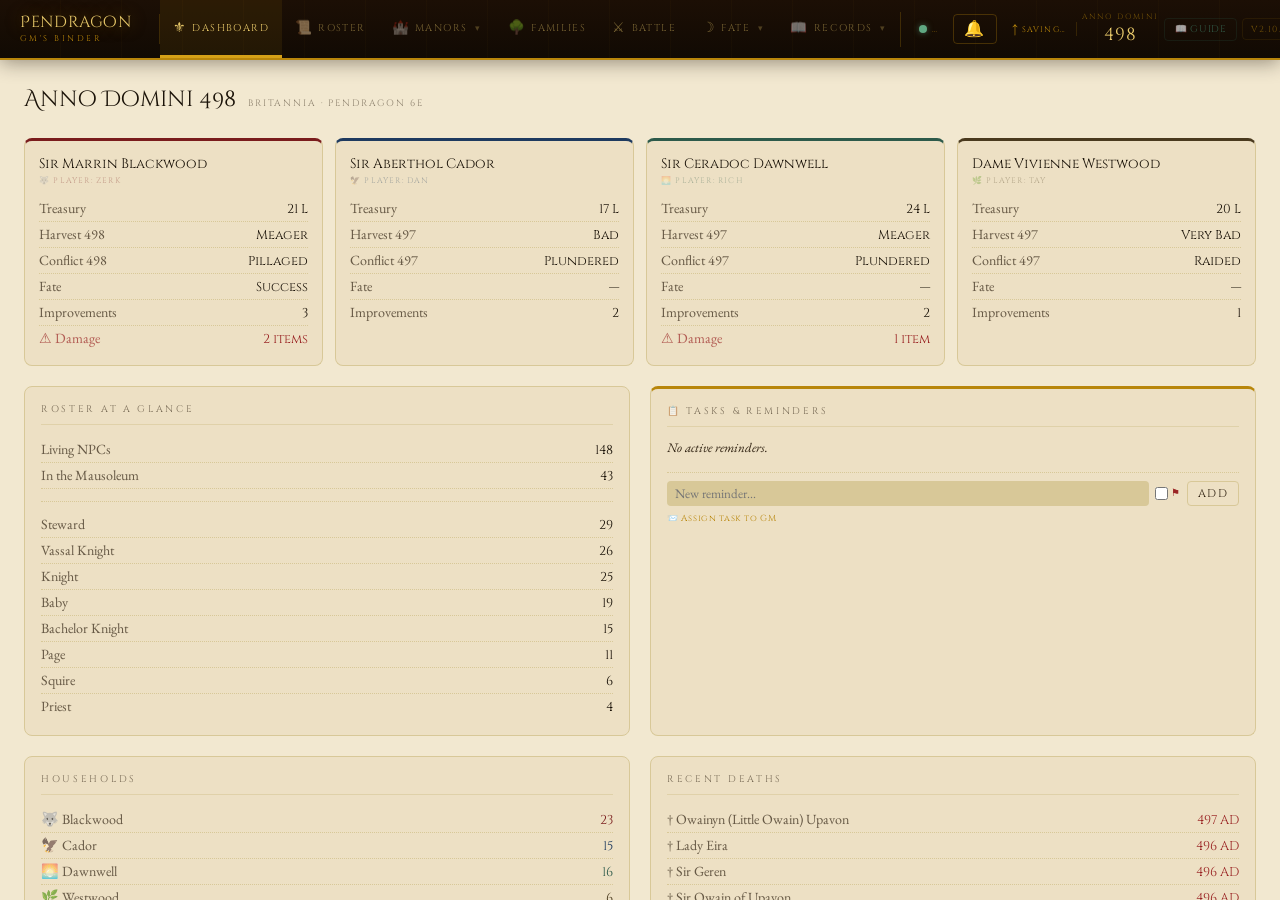
==== commit c32209a5: "Add NPC Manors tab with succession, trust system, and player visibility New NPC Manors subtab under " ====
--- a/index.html
+++ b/index.html
@@ -30,10 +30,21 @@
         <span class="nav-icon">📜</span>
         <span class="nav-label">Roster</span>
       </button>
-      <button class="nav-tab" data-tab="manors">
-        <span class="nav-icon">🏰</span>
-        <span class="nav-label">Manors</span>
-      </button>
+      <div class="nav-dropdown" id="navManors">
+        <button class="nav-tab nav-dropdown-trigger" id="navManorsBtn" title="Player Manors &amp; NPC Manors">
+          <span class="nav-icon">🏰</span>
+          <span class="nav-label">Manors</span>
+          <span class="nav-caret">▾</span>
+        </button>
+        <div class="nav-dropdown-menu" id="navManorsMenu">
+          <button class="nav-dropdown-item" data-tab="manors">
+            <span class="nav-icon">🏰</span> Player Manors
+          </button>
+          <button class="nav-dropdown-item" data-tab="npc-manors">
+            <span class="nav-icon">🏛</span> NPC Manors
+          </button>
+        </div>
+      </div>
       <button class="nav-tab" data-tab="families">
         <span class="nav-icon">🌳</span>
         <span class="nav-label">Families</span>
@@ -113,6 +124,7 @@
     <div class="tab-panel active" id="tab-dashboard"></div>
     <div class="tab-panel" id="tab-roster"></div>
     <div class="tab-panel" id="tab-manors"></div>
+    <div class="tab-panel" id="tab-npc-manors"></div>
     <div class="tab-panel" id="tab-families"></div>
     <div class="tab-panel" id="tab-battle"></div>
     <div class="tab-panel" id="tab-winter"></div>
@@ -166,6 +178,7 @@
 <script src="js/tabs/solos.js"></script>
 <script src="js/tabs/mausoleum.js"></script>
 <script src="js/tabs/chronicle.js"></script>
+<script src="js/tabs/npc-manors.js"></script>
 <script src="js/tabs/battle.js"></script>
 <script src="js/pins.js"></script>
 <script src="js/tasks.js"></script>
--- a/css/style.css
+++ b/css/style.css
@@ -508,8 +508,9 @@
   overflow: hidden;
 }
 .tab-panel.active { display: flex; flex-direction: column; }
-#tab-chronicle { overflow-y: auto; background: var(--vellum); }
-#tab-journal   { overflow-y: auto; background: var(--vellum); }
+#tab-chronicle  { overflow-y: auto; background: var(--vellum); }
+#tab-journal    { overflow-y: auto; background: var(--vellum); }
+#tab-npc-manors { overflow-y: auto; background: var(--vellum); }
 
 /* ── PARCHMENT SURFACE ───────────────────────────────────────── */
 .parchment {
@@ -754,7 +755,7 @@
   gap: 12px;
   margin-bottom: 16px;
 }
-.detail-field { display: flex; flex-direction: column; gap: 2px; }
+.detail-field { display: flex; flex-direction: column; gap: 2px; position: relative; }
 .detail-label {
   font-family: var(--font-heading);
   font-size: 0.52rem;
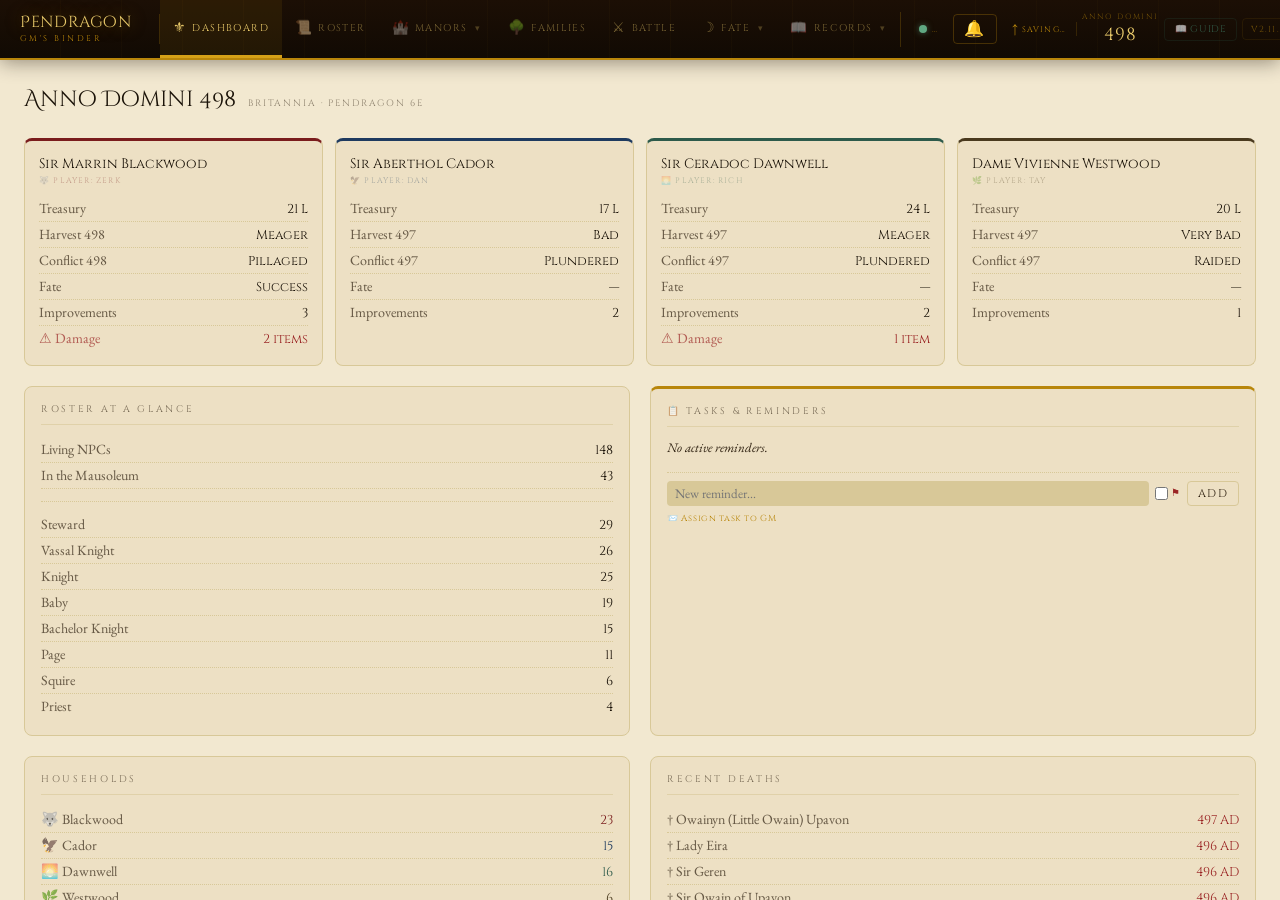
==== commit 429ee401: "Event staging list + manor stats edit modal + field damage display Event Staging: - New js/event-sta" ====
--- a/index.html
+++ b/index.html
@@ -181,6 +181,7 @@
 <script src="js/tabs/npc-manors.js"></script>
 <script src="js/tabs/battle.js"></script>
 <script src="js/pins.js"></script>
+<script src="js/event-staging.js"></script>
 <script src="js/tasks.js"></script>
 <script src="js/notifications.js"></script>
 <script src="js/notes.js"></script>
--- a/css/style.css
+++ b/css/style.css
@@ -511,6 +511,12 @@
 #tab-chronicle  { overflow-y: auto; background: var(--vellum); }
 #tab-journal    { overflow-y: auto; background: var(--vellum); }
 #tab-npc-manors { overflow-y: auto; background: var(--vellum); }
+#tab-battle     { overflow-y: auto; background: var(--vellum); }
+.battle-empty { display:flex; flex-direction:column; align-items:center; justify-content:center; min-height:60vh; text-align:center; padding:40px 20px; }
+.battle-empty-icon { font-size:3rem; margin-bottom:16px; opacity:0.5; }
+.battle-empty-title { font-family:var(--font-display); font-size:1.3rem; color:var(--ink); margin:0 0 8px; }
+.battle-empty-text { font-size:0.85rem; color:var(--ink-soft); max-width:400px; margin:0 0 24px; }
+.battle-start-btn { font-size:0.9rem; padding:10px 28px; }
 
 /* ── PARCHMENT SURFACE ───────────────────────────────────────── */
 .parchment {
@@ -2970,6 +2976,13 @@
   opacity: 1;
   font-weight: 600;
 }
+.stage-btn { opacity: 0.55; transition: opacity 0.15s, color 0.15s; }
+.stage-btn:hover { opacity: 1; }
+.stage-btn.stage-active { color: var(--verdigris-mid); opacity: 1; font-weight: 600; }
+.solos-staging-actions { display: flex; align-items: center; gap: 8px; margin-top: 5px; }
+.solos-load-staged-btn { font-size: 0.72rem; padding: 3px 10px; color: var(--verdigris-mid); }
+.solos-clear-staged-btn { font-size: 0.65rem; padding: 2px 8px; opacity: 0.6; }
+.solos-clear-staged-btn:hover { opacity: 1; color: var(--crimson-mid); }
 
 /* ══════════════════════════════════════════════════════════════
    PHASE 3 — COMMENTS, NOTIFICATIONS, JOURNAL
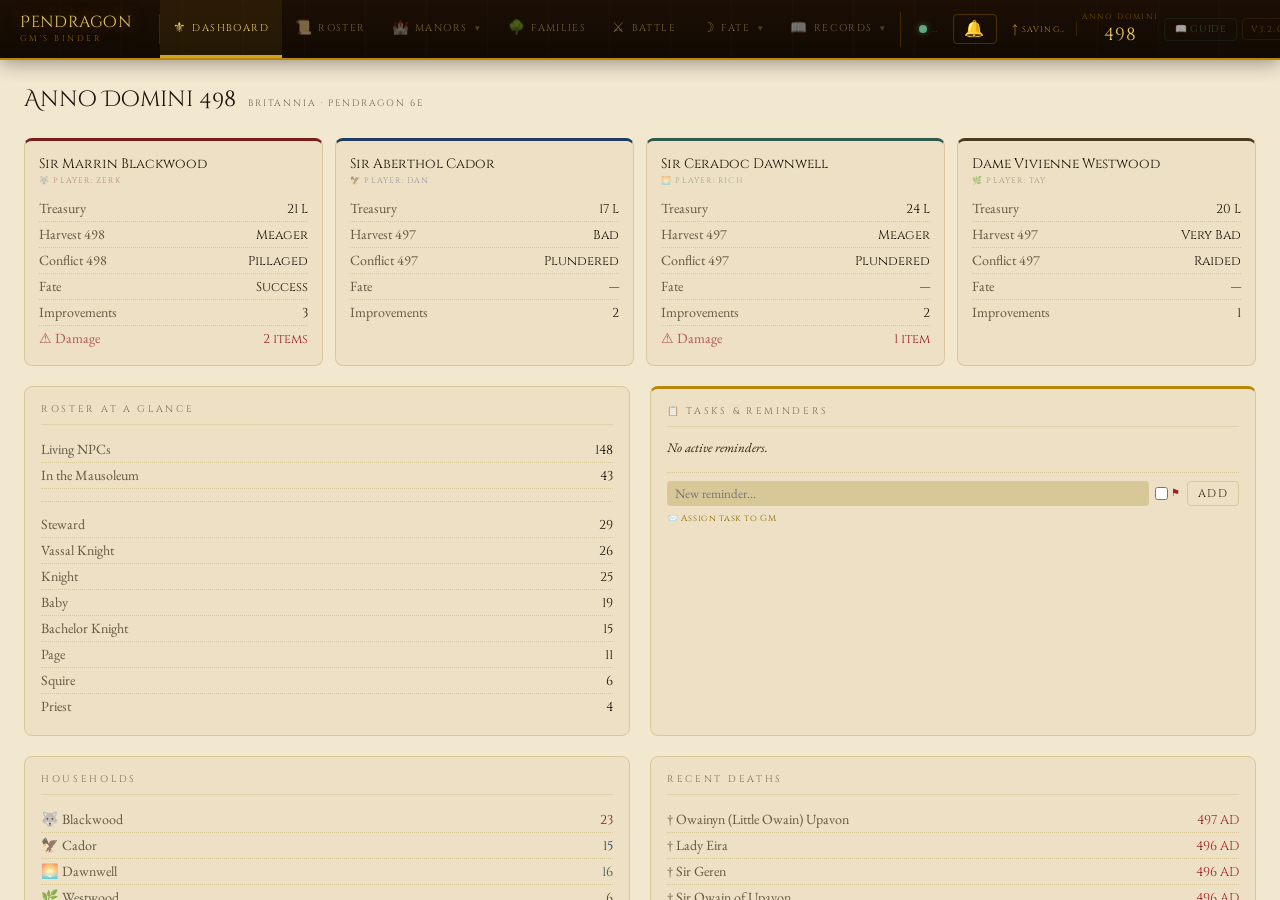
==== commit 9e5be6f3: "v3.2.0 — full code review sweep: security, QA, data integrity, a11y, rules Five-agent review audit a" ====
--- a/index.html
+++ b/index.html
@@ -154,7 +154,7 @@
 </div>
 
 <!-- TOAST -->
-<div class="toast-container" id="toastContainer"></div>
+<div class="toast-container" id="toastContainer" aria-live="polite" role="status"></div>
 
 <!-- NPC HOVER CARD — follows cursor, shown on data-npc-hover elements -->
 <div id="npcHoverCard" hidden></div>
--- a/css/style.css
+++ b/css/style.css
@@ -15,6 +15,7 @@
   --vellum-deep:    #d8c898;
   --parchment:      #c8b878;
   --gold:           #b8860b;
+  --gold-text:      #8a6500;
   --gold-bright:    #d4a017;
   --gold-pale:      #e8c96a;
   --gold-faint:     #f5e8b0;
@@ -23,7 +24,7 @@
   --crimson-pale:   #c04040;
   --crimson-faint:  #f5dada;
   --verdigris:      #2d5a4a;
-  --verdigris-mid:  #3d7a62;
+  --verdigris-mid:  #336e56;
   --verdigris-pale: #60a882;
   --verdigris-faint:#daf0e8;
   --cobalt:         #1e3a5f;
@@ -157,7 +158,7 @@
   font-family: var(--font-heading);
   font-size: 0.52rem;
   letter-spacing: 0.3em;
-  color: var(--gold);
+  color: var(--gold-text);
   text-transform: uppercase;
   margin-top: 2px;
 }
@@ -328,7 +329,7 @@
 .year-btn {
   background: none;
   border: none;
-  color: var(--gold);
+  color: var(--gold-text);
   font-size: 1.1rem;
   cursor: pointer;
   padding: 0 3px;
@@ -397,8 +398,8 @@
 .hdr-btn-version {
   background: transparent;
   border-color: var(--gold-tint-2);
-  color: var(--gold);
-  opacity: 0.55;
+  color: var(--gold-text);
+  opacity: 0.65;
   font-size: 0.55rem;
   letter-spacing: 0.12em;
   padding: 4px 8px;
@@ -469,7 +470,7 @@
 .hdr-btn-outline {
   background: transparent;
   border-color: var(--gold-tint-2);
-  color: var(--gold);
+  color: var(--gold-text);
   opacity: 0.6;
   font-size: 0.55rem;
   letter-spacing: 0.08em;
@@ -491,7 +492,7 @@
   font-family: var(--font-heading);
   font-size: 0.6rem;
   letter-spacing: 0.1em;
-  color: var(--gold);
+  color: var(--gold-text);
   opacity: 0.7;
   text-transform: uppercase;
 }
@@ -517,6 +518,334 @@
 .battle-empty-title { font-family:var(--font-display); font-size:1.3rem; color:var(--ink); margin:0 0 8px; }
 .battle-empty-text { font-size:0.85rem; color:var(--ink-soft); max-width:400px; margin:0 0 24px; }
 .battle-start-btn { font-size:0.9rem; padding:10px 28px; }
+
+/* ── BATTLE SETUP ──────────────────────────────────────────────── */
+.battle-setup { padding: 20px 24px 40px; max-width: 1100px; margin: 0 auto; }
+.battle-setup-header {
+  display: flex; align-items: center; justify-content: space-between;
+  margin-bottom: 20px; padding-bottom: 12px;
+  border-bottom: 2px solid var(--vellum-deep);
+}
+.battle-setup-title {
+  font-family: var(--font-display); font-size: 1.3rem;
+  color: var(--crimson); margin: 0;
+}
+.battle-setup-actions { display: flex; gap: 8px; }
+.battle-setup-grid {
+  display: grid; grid-template-columns: 1fr 340px; gap: 24px;
+}
+.battle-setup-main { min-width: 0; }
+.battle-setup-sidebar { min-width: 0; }
+
+.bs-section {
+  background: var(--vellum-mid); border: 1px solid var(--vellum-deep);
+  border-radius: var(--radius); padding: 14px 16px; margin-bottom: 16px;
+}
+.bs-section-header {
+  display: flex; align-items: center; justify-content: space-between;
+  margin-bottom: 10px;
+}
+.bs-section-title {
+  font-family: var(--font-display); font-size: 0.95rem;
+  color: var(--ink); margin: 0 0 10px;
+}
+.bs-section-header .bs-section-title { margin-bottom: 0; }
+.bs-label {
+  display: block; font-size: 0.75rem; font-weight: 600;
+  color: var(--ink-mid); margin-bottom: 3px; text-transform: uppercase;
+  letter-spacing: 0.04em;
+}
+.bs-row { margin-bottom: 10px; }
+.bs-row:last-child { margin-bottom: 0; }
+.bs-row-pair { display: grid; grid-template-columns: 1fr 1fr; gap: 10px; margin-bottom: 10px; }
+.bs-row-pair:last-child { margin-bottom: 0; }
+
+/* Commanders */
+.bs-commander-grid { display: grid; grid-template-columns: 1fr 1fr; gap: 14px; }
+.bs-commander { }
+.bs-commander-fields { display: flex; flex-direction: column; gap: 4px; }
+.bs-battle-score { max-width: 80px; text-align: center; }
+
+/* Participants */
+.bs-participant {
+  display: flex; align-items: center; justify-content: space-between;
+  padding: 6px 8px; border-bottom: 1px solid var(--vellum-deep);
+}
+.bs-participant:last-child { border-bottom: none; }
+.bs-participant-info { display: flex; align-items: center; gap: 6px; }
+.bs-participant-name { font-size: 0.85rem; color: var(--ink); }
+.bs-pk-badge, .bs-npc-badge, .bs-cmd-badge {
+  font-size: 0.6rem; font-weight: 700; text-transform: uppercase;
+  padding: 1px 5px; border-radius: 3px; letter-spacing: 0.05em;
+}
+.bs-pk-badge { background: var(--verdigris-faint); color: var(--verdigris); }
+.bs-npc-badge { background: var(--gold-tint-1); color: var(--gold-text); }
+.bs-cmd-badge { background: var(--crimson-faint); color: var(--crimson); }
+.bs-conroi-commander { margin-top: 10px; padding-top: 10px; border-top: 1px solid var(--vellum-deep); }
+
+/* Foes */
+.bs-foe {
+  display: flex; align-items: center; justify-content: space-between;
+  padding: 6px 8px; border-bottom: 1px solid var(--vellum-deep);
+}
+.bs-foe:last-child { border-bottom: none; }
+.bs-foe-info { min-width: 0; }
+.bs-foe-type { display: block; font-size: 0.85rem; color: var(--ink); font-weight: 600; }
+.bs-foe-stats { display: block; font-size: 0.7rem; color: var(--ink-mid); }
+.bs-foe-actions { display: flex; gap: 4px; flex-shrink: 0; }
+.bs-foe-form .bs-row-pair { margin-bottom: 8px; }
+
+/* Tooltip hint */
+.bs-tip {
+  display: inline-block; cursor: help; font-size: 0.7rem; font-weight: 400;
+  color: var(--ink-soft); opacity: 0.7; margin-left: 3px;
+  border-bottom: 1px dotted var(--ink-soft);
+}
+
+/* Responsive */
+@media (max-width: 800px) {
+  .battle-setup-grid { grid-template-columns: 1fr; }
+  .bs-commander-grid { grid-template-columns: 1fr; }
+}
+
+/* ── BATTLE CONSOLE ──────────────────────────────────────────── */
+.battle-console { padding: 16px 20px 40px; max-width: 1200px; margin: 0 auto; }
+.battle-console-grid { display: grid; grid-template-columns: 1fr 340px; gap: 20px; }
+.battle-console-main { min-width: 0; }
+.battle-console-sidebar { min-width: 0; }
+
+/* Header bar */
+.battle-header-bar {
+  display: flex; align-items: center; justify-content: space-between; flex-wrap: wrap; gap: 8px;
+  padding: 10px 14px; margin-bottom: 16px; border-radius: var(--radius);
+  background: var(--crimson-faint); border: 1px solid rgba(139,30,30,0.2);
+}
+.battle-header-name {
+  font-family: var(--font-display); font-size: 1.15rem; color: var(--crimson); margin: 0;
+}
+.battle-header-round {
+  font-family: var(--font-heading); font-size: 0.75rem; letter-spacing: 0.08em;
+  text-transform: uppercase; color: var(--ink-mid);
+}
+.battle-header-cmdr { font-size: 0.75rem; color: var(--ink-mid); }
+
+/* Morale bar */
+.bc-morale-wrap {
+  display: flex; align-items: center; gap: 10px;
+  padding: 10px 14px; margin-bottom: 14px; border-radius: var(--radius);
+  background: var(--vellum-mid); border: 1px solid var(--vellum-deep);
+}
+.bc-morale-label { font-size: 0.75rem; font-weight: 600; color: var(--ink-mid); text-transform: uppercase; letter-spacing: 0.04em; white-space: nowrap; }
+.bc-morale-track {
+  flex: 1; height: 14px; background: var(--vellum-deep); border-radius: 7px; overflow: hidden; position: relative;
+}
+.bc-morale-fill {
+  height: 100%; border-radius: 7px; transition: width 0.3s;
+  background: linear-gradient(90deg, var(--crimson-mid) 0%, var(--verdigris) 100%);
+}
+.bc-morale-input {
+  width: 48px; text-align: center; font-size: 0.85rem; font-weight: 700;
+  border: 1px solid var(--vellum-deep); border-radius: 4px;
+  background: var(--vellum); color: var(--ink); padding: 2px 4px;
+}
+.bc-morale-input:focus { border-color: var(--gold-text); outline: none; }
+.bc-morale-sep { font-size: 0.85rem; color: var(--ink-mid); }
+.bc-morale-btns { display: flex; gap: 4px; }
+.bc-morale-btns button {
+  min-width: 28px; height: 26px; border-radius: 12px; border: 1px solid var(--vellum-deep);
+  background: var(--vellum); color: var(--ink); font-size: 0.75rem; cursor: pointer; line-height: 1;
+  display: flex; align-items: center; justify-content: center; padding: 0 6px;
+}
+.bc-morale-btns button:hover { border-color: var(--gold-text); color: var(--gold-text); }
+
+/* Encounter card */
+.bc-encounter {
+  padding: 12px 14px; margin-bottom: 14px; border-radius: var(--radius);
+  background: var(--vellum-mid); border: 1px solid var(--vellum-deep);
+}
+.bc-encounter-row { display: flex; gap: 10px; align-items: center; margin-bottom: 8px; flex-wrap: wrap; }
+.bc-encounter-row:last-child { margin-bottom: 0; }
+.bc-retired-label { font-size: 0.8rem; color: var(--ink-mid); display: flex; align-items: center; gap: 4px; cursor: pointer; }
+
+/* PK cards */
+.bc-pk-card {
+  border: 1px solid var(--vellum-deep); border-radius: var(--radius);
+  margin-bottom: 10px; background: var(--vellum);
+  overflow: hidden;
+}
+.bc-pk-card.expanded { border-color: var(--gold-text); }
+.bc-pk-header {
+  display: flex; align-items: center; gap: 6px; padding: 8px 12px;
+  cursor: pointer; user-select: none; flex-wrap: wrap;
+  background: var(--vellum-mid);
+}
+.bc-pk-header:hover { background: var(--vellum-deep); }
+.bc-pk-name { font-size: 0.85rem; font-weight: 600; color: var(--ink); margin-right: auto; }
+.bc-pk-totals { font-size: 0.7rem; color: var(--ink-mid); white-space: nowrap; }
+.bc-pk-arrow { font-size: 0.7rem; color: var(--ink-soft); transition: transform 0.15s; }
+.bc-pk-card.expanded .bc-pk-arrow { transform: rotate(90deg); }
+.bc-status-flag { font-size: 0.55rem; font-weight: 700; padding: 1px 5px; border-radius: 3px; text-transform: uppercase; letter-spacing: 0.5px; }
+.bc-status-major_wound { color: var(--gold-text); background: rgba(184,134,11,0.15); }
+.bc-status-unconscious { color: var(--ink-mid); background: rgba(0,0,0,0.1); }
+.bc-status-dead { color: var(--crimson-mid); background: rgba(178,34,34,0.12); }
+.bc-status-rear { color: var(--verdigris); background: rgba(0,128,128,0.1); }
+.bc-status-alone { color: #8b6914; background: rgba(139,105,20,0.12); }
+.bc-pk-body {
+  padding: 10px 12px; border-top: 1px solid var(--vellum-deep);
+}
+.bc-pk-actions { display: flex; gap: 6px; flex-wrap: wrap; margin-bottom: 8px; }
+.bc-pk-select {
+  font-size: 0.72rem; padding: 2px 4px; border: 1px solid var(--vellum-deep);
+  border-radius: 3px; background: var(--vellum); color: var(--ink);
+}
+.bc-passion-badge {
+  font-size: 0.6rem; font-weight: 700; padding: 1px 5px; border-radius: 3px;
+  background: rgba(184,134,11,0.15); color: var(--gold-text); letter-spacing: 0.03em;
+}
+
+/* Enemies within PK cards */
+.bc-enemies-title { font-size: 0.72rem; font-weight: 600; color: var(--ink-mid); text-transform: uppercase; letter-spacing: 0.04em; margin: 6px 0 4px; }
+.bc-enemy-row {
+  display: flex; align-items: center; gap: 6px; padding: 4px 0;
+  border-bottom: 1px solid var(--vellum-deep); font-size: 0.8rem;
+}
+.bc-enemy-row:last-child { border-bottom: none; }
+.bc-enemy-label { font-weight: 600; color: var(--ink); min-width: 0; overflow: hidden; text-overflow: ellipsis; white-space: nowrap; max-width: 180px; }
+.bc-enemy-weapon { font-size: 0.7rem; color: var(--ink-mid); }
+.bc-enemy-hp { display: flex; align-items: center; gap: 3px; margin-left: auto; flex-shrink: 0; }
+.bc-hp-track {
+  width: 60px; height: 8px; background: var(--vellum-deep); border-radius: 4px; overflow: hidden;
+}
+.bc-hp-fill { height: 100%; border-radius: 4px; transition: width 0.2s; }
+.bc-hp-input {
+  width: 38px; text-align: center; font-size: 0.7rem; font-weight: 700;
+  border: 1px solid var(--vellum-deep); border-radius: 3px;
+  background: var(--vellum); color: var(--ink); padding: 1px 2px;
+}
+.bc-hp-input:focus { border-color: var(--gold-text); outline: none; }
+.bc-hp-sep { font-size: 0.65rem; color: var(--ink-mid); }
+.bc-hp-adj {
+  width: 38px; text-align: center; font-size: 0.7rem;
+  border: 1px solid var(--vellum-deep); border-radius: 3px;
+  background: var(--vellum); color: var(--crimson-mid); padding: 1px 2px;
+}
+.bc-hp-adj:focus { border-color: var(--crimson-mid); outline: none; }
+.bc-hp-adj::placeholder { color: var(--ink-faint); font-size: 0.65rem; }
+.bc-enemy-actions { display: flex; gap: 3px; flex-shrink: 0; }
+.bc-action-btn {
+  font-size: 0.55rem; padding: 2px 5px; border: 1px solid var(--vellum-deep);
+  border-radius: 3px; background: var(--vellum); color: var(--ink-mid); cursor: pointer;
+  text-transform: uppercase; letter-spacing: 0.04em; font-weight: 600;
+}
+.bc-action-btn:hover { border-color: var(--crimson-mid); color: var(--crimson-mid); }
+.bc-action-btn.mw { color: var(--gold-text); }
+.bc-action-btn.mw:hover { border-color: var(--gold-text); }
+.bc-action-btn.reassign { color: var(--verdigris); font-size: 0.8rem; }
+.bc-action-btn.reassign:hover { border-color: var(--verdigris); }
+.bc-enemy-row[draggable="true"] { cursor: grab; }
+.bc-enemy-row[draggable="true"]:active { cursor: grabbing; }
+.bc-pk-card.bc-drop-target { outline: 2px dashed var(--verdigris); outline-offset: -2px; background: rgba(0,128,128,0.06); }
+.bc-mw-flag { font-size: 0.55rem; font-weight: 700; color: var(--gold-text); background: rgba(184,134,11,0.12); padding: 1px 4px; border-radius: 2px; }
+
+/* Downed enemies */
+.bc-downed { margin-top: 6px; padding-top: 6px; border-top: 1px dashed var(--vellum-deep); }
+.bc-downed-item {
+  display: flex; align-items: center; gap: 6px; padding: 3px 0; font-size: 0.75rem; opacity: 0.65;
+}
+.bc-downed-status {
+  font-size: 0.55rem; font-weight: 700; text-transform: uppercase; padding: 1px 4px; border-radius: 2px;
+}
+.bc-downed-status.dead { background: rgba(139,30,30,0.12); color: var(--crimson-mid); }
+.bc-downed-status.captured { background: rgba(45,90,74,0.12); color: var(--verdigris-mid); }
+.bc-downed-status.fled { background: rgba(184,134,11,0.12); color: var(--gold-text); }
+
+/* Bulk assign */
+.bc-bulk-row {
+  display: flex; align-items: center; gap: 8px; padding: 4px 6px;
+  font-size: 0.85rem; cursor: pointer; border-radius: 4px;
+}
+.bc-bulk-row:hover { background: var(--vellum-mid); }
+.bc-bulk-row.disabled { opacity: 0.5; }
+.bc-bulk-row.disabled span { font-style: italic; }
+
+/* Kill ledger */
+.bc-kill-section { margin-top: 8px; padding-top: 6px; border-top: 1px solid var(--vellum-deep); }
+.bc-kill-entry { display: flex; align-items: center; gap: 6px; font-size: 0.72rem; padding: 2px 0; color: var(--ink-mid); }
+.bc-kill-type { color: var(--ink); font-weight: 500; }
+.bc-kill-glory { color: var(--gold-text); font-weight: 600; }
+.bc-kill-round { font-size: 0.6rem; opacity: 0.6; }
+
+/* Sidebar panels */
+.bc-sidebar-panel {
+  border: 1px solid var(--vellum-deep); border-radius: var(--radius);
+  margin-bottom: 12px; background: var(--vellum-mid); overflow: hidden;
+}
+.bc-sidebar-title {
+  display: flex; align-items: center; justify-content: space-between;
+  padding: 8px 12px; cursor: pointer; user-select: none;
+  font-family: var(--font-display); font-size: 0.85rem; color: var(--ink);
+}
+.bc-sidebar-title:hover { background: var(--vellum-deep); }
+.bc-sidebar-arrow { font-size: 0.65rem; color: var(--ink-soft); transition: transform 0.15s; }
+.bc-sidebar-panel.open .bc-sidebar-arrow { transform: rotate(90deg); }
+.bc-sidebar-body { padding: 8px 12px; border-top: 1px solid var(--vellum-deep); }
+
+/* 10-step procedure */
+.bc-step-list { list-style: none; padding: 0; margin: 0; }
+.bc-step-item {
+  display: flex; align-items: flex-start; gap: 6px; padding: 4px 0;
+  font-size: 0.75rem; color: var(--ink); border-bottom: 1px solid var(--vellum-deep);
+}
+.bc-step-item:last-child { border-bottom: none; }
+.bc-step-num { font-weight: 700; color: var(--crimson); min-width: 18px; }
+.bc-step-desc { font-size: 0.65rem; color: var(--ink-mid); margin-top: 1px; }
+
+/* Foes reference */
+.bc-foe-ref {
+  padding: 6px 0; border-bottom: 1px solid var(--vellum-deep); font-size: 0.72rem;
+}
+.bc-foe-ref:last-child { border-bottom: none; }
+.bc-foe-ref-type { font-weight: 600; color: var(--ink); }
+.bc-foe-ref-stats { color: var(--ink-mid); font-size: 0.65rem; }
+
+/* Round log */
+.bc-round-entry {
+  display: flex; align-items: center; gap: 6px; padding: 4px 0;
+  font-size: 0.75rem; border-bottom: 1px solid var(--vellum-deep); flex-wrap: wrap;
+}
+.bc-round-entry:last-child { border-bottom: none; }
+.bc-round-num { font-weight: 700; color: var(--crimson); min-width: 32px; }
+.bc-round-enc { color: var(--ink); }
+.bc-round-morale { font-size: 0.65rem; color: var(--ink-mid); margin-left: auto; }
+.bc-round-casualties { width: 100%; font-size: 0.7rem; color: var(--crimson-mid); padding-left: 38px; font-style: italic; }
+.bc-round-current { background: rgba(184,134,11,0.08); border-radius: 3px; padding: 2px 4px; }
+
+/* Round controls */
+.bc-round-controls {
+  display: flex; gap: 6px; flex-wrap: wrap; padding: 10px 12px;
+  border-top: 1px solid var(--vellum-deep);
+}
+
+/* Status colors for participant status badges */
+.bc-status-active { color: var(--verdigris); }
+.bc-status-major_wound { color: var(--gold-text); }
+.bc-status-unconscious { color: var(--crimson-mid); }
+.bc-status-dead { color: var(--crimson); opacity: 0.7; }
+.bc-status-alone { color: var(--crimson-mid); }
+.bc-status-rear { color: var(--ink-mid); }
+
+/* Posture colors */
+.bc-posture-valorous { color: var(--verdigris); }
+.bc-posture-reckless { color: var(--crimson); }
+.bc-posture-prudent { color: var(--gold-text); }
+.bc-posture-cowardly { color: var(--ink-soft); }
+
+/* Battle console responsive */
+@media (max-width: 800px) {
+  .battle-console-grid { grid-template-columns: 1fr; }
+  .bc-enemy-row { flex-wrap: wrap; }
+  .bc-enemy-hp { margin-left: 0; }
+}
 
 /* ── PARCHMENT SURFACE ───────────────────────────────────────── */
 .parchment {
@@ -594,7 +923,7 @@
   background-repeat: no-repeat;
   background-position: 9px center;
 }
-.search-input:focus { border-color: var(--gold); box-shadow: 0 0 0 2px rgba(184,134,11,0.15); }
+.search-input:focus { border-color: var(--gold-text); box-shadow: 0 0 0 2px rgba(184,134,11,0.15); }
 
 .filter-row {
   display: flex;
@@ -619,8 +948,8 @@
   color: var(--ink-soft);
   border-color: var(--vellum-deep);
 }
-.filter-chip:hover { border-color: var(--gold); color: var(--gold); }
-.filter-chip.active { background: var(--gold); color: var(--ink); border-color: var(--gold); }
+.filter-chip:hover { border-color: var(--gold-text); color: var(--gold-text); }
+.filter-chip.active { background: var(--gold); color: var(--ink); border-color: var(--gold-text); }
 .filter-chip[data-hh="Blackwood"].active { background: var(--hh-blackwood); color: var(--vellum); border-color: var(--hh-blackwood); }
 .filter-chip[data-hh="Cador"].active    { background: var(--hh-cador);     color: var(--vellum); border-color: var(--hh-cador); }
 .filter-chip[data-hh="Dawnwell"].active { background: var(--hh-dawnwell);  color: var(--vellum); border-color: var(--hh-dawnwell); }
@@ -648,7 +977,7 @@
   position: relative;
 }
 .npc-list-item:hover { background: var(--vellum); border-color: var(--vellum-deep); }
-.npc-list-item.selected { background: var(--vellum); border-color: var(--gold); }
+.npc-list-item.selected { background: var(--vellum); border-color: var(--gold-text); }
 .npc-list-item.round-table-item { border-left: 2px solid var(--gold); background: rgba(184,134,11,0.04); }
 .npc-list-item.round-table-item:hover { background: rgba(184,134,11,0.08); }
 .npc-list-item .hh-pip {
@@ -689,7 +1018,7 @@
 .npc-list-item .npc-item-glory {
   font-family: var(--font-heading);
   font-size: 0.6rem;
-  color: var(--gold);
+  color: var(--gold-text);
   flex-shrink: 0;
 }
 .npc-group-header {
@@ -699,7 +1028,7 @@
   letter-spacing: 0.22em;
   text-transform: uppercase;
   color: var(--ink-soft);
-  opacity: 0.5;
+  opacity: 0.65;
   border-bottom: 1px solid var(--vellum-deep);
   margin-top: 4px;
 }
@@ -746,7 +1075,7 @@
 .npc-glory-badge {
   font-family: var(--font-heading);
   font-size: 0.75rem;
-  color: var(--gold);
+  color: var(--gold-text);
   background: var(--gold-tint-1);
   border: 1px solid var(--gold-tint-3);
   border-radius: var(--radius);
@@ -768,7 +1097,7 @@
   letter-spacing: 0.2em;
   text-transform: uppercase;
   color: var(--ink-soft);
-  opacity: 0.55;
+  opacity: 0.65;
 }
 .detail-value {
   font-family: var(--font-body);
@@ -837,7 +1166,7 @@
   color: var(--ink);
   outline: none;
 }
-.edit-input:focus { border-color: var(--gold); }
+.edit-input:focus { border-color: var(--gold-text); }
 .edit-textarea {
   resize: vertical;
   min-height: 60px;
@@ -874,7 +1203,7 @@
   border-color: var(--vellum-deep);
   color: var(--ink-soft);
 }
-.btn-ghost:hover { border-color: var(--gold); color: var(--gold); }
+.btn-ghost:hover { border-color: var(--gold-text); color: var(--gold-text); }
 /* Back button injected by Modal.pop() / AtMention.peekCard() */
 .modal-back-btn {
   display: block;
@@ -904,6 +1233,25 @@
   color: var(--verdigris-mid);
 }
 .btn-verdigris:hover { background: rgba(45,90,74,0.3); }
+.btn-crimson {
+  background: rgba(122,28,28,0.12);
+  border-color: rgba(122,28,28,0.4);
+  color: var(--crimson-mid);
+}
+.btn-crimson:hover { background: rgba(122,28,28,0.22); }
+.btn-muted {
+  background: transparent;
+  border-color: var(--vellum-deep);
+  color: var(--ink-mid);
+}
+.btn-muted:hover { background: var(--vellum-dark); }
+.btn-sm { padding: 4px 10px; font-size: 0.55rem; }
+.btn-icon {
+  background: none; border: none; cursor: pointer;
+  font-size: 0.9rem; color: var(--ink-mid); padding: 2px 4px;
+  line-height: 1; transition: color 0.13s;
+}
+.btn-icon:hover { color: var(--crimson); }
 
 .btn-row {
   display: flex;
@@ -937,7 +1285,7 @@
   letter-spacing: 0.2em;
   text-transform: uppercase;
   color: var(--ink-soft);
-  opacity: 0.5;
+  opacity: 0.65;
   margin-bottom: 20px;
 }
 
@@ -995,7 +1343,7 @@
   letter-spacing: 0.15em;
   text-transform: uppercase;
   color: var(--ink-soft);
-  opacity: 0.5;
+  opacity: 0.65;
   margin-bottom: 10px;
 }
 .pk-stat {
@@ -1040,7 +1388,7 @@
 .manor-tab.active {
   opacity: 1;
   color: var(--ink);
-  border-bottom-color: var(--gold);
+  border-bottom-color: var(--gold-text);
   background: var(--vellum);
 }
 .manor-tab .hh-dot {
@@ -1235,7 +1583,7 @@
   width: 100%;
 }
 .family-nav-btn:hover { background: var(--vellum); border-color: var(--vellum-deep); }
-.family-nav-btn.active { background: var(--vellum); border-color: var(--gold); }
+.family-nav-btn.active { background: var(--vellum); border-color: var(--gold-text); }
 .family-nav-btn .fam-icon { font-size: 1.1rem; width: 24px; text-align: center; }
 .family-nav-btn .fam-name {
   font-family: var(--font-heading);
@@ -1407,7 +1755,7 @@
 .tree-pocket-hint {
   font-size: 0.72rem;
   color: var(--ink-soft);
-  opacity: 0.55;
+  opacity: 0.65;
   padding: 0 12px 8px;
   font-style: italic;
   flex-shrink: 0;
@@ -1429,7 +1777,7 @@
   cursor: grab;
   font-size: 0.82rem;
 }
-.tree-pocket-item:hover { border-color: var(--gold); }
+.tree-pocket-item:hover { border-color: var(--gold-text); }
 .tree-pocket-pip {
   width: 8px;
   height: 8px;
@@ -1644,7 +1992,7 @@
 }
 .form-input:focus {
   outline: none;
-  border-color: var(--gold);
+  border-color: var(--gold-text);
 }
 
 /* ── TOAST ───────────────────────────────────────────────────── */
@@ -1672,6 +2020,7 @@
 .toast-success { background: var(--verdigris); border: 1px solid var(--verdigris-pale); }
 .toast-error   { background: var(--crimson);   border: 1px solid var(--crimson-pale); }
 .toast-info    { background: var(--cobalt);     border: 1px solid var(--cobalt-pale); }
+.toast-warning { background: var(--amber-mid);  border: 1px solid var(--amber-pale); }
 .toast-broadcast {
   background: linear-gradient(180deg, #3a2a10 0%, #2a1c08 100%);
   border: 2px solid var(--gold);
@@ -1746,8 +2095,8 @@
   font-family: var(--font-heading);
   font-size: 0.6rem;
   letter-spacing: 0.08em;
-  color: var(--gold);
-  opacity: 0.5;
+  color: var(--gold-text);
+  opacity: 0.65;
   flex-shrink: 0;
   text-transform: uppercase;
 }
@@ -1755,7 +2104,7 @@
   background: none;
   border: 1px solid var(--gold-tint-2);
   border-radius: var(--radius);
-  color: var(--gold);
+  color: var(--gold-text);
   opacity: 0.4;
   font-size: 0.8rem;
   cursor: pointer;
@@ -1791,7 +2140,7 @@
   transition: border-color 0.2s;
 }
 .broadcast-field:focus {
-  border-color: var(--gold);
+  border-color: var(--gold-text);
 }
 .broadcast-field::placeholder {
   color: rgba(200,185,154,0.3);
@@ -1832,7 +2181,7 @@
   font-size: 0.55rem;
   letter-spacing: 0.1em;
   text-transform: uppercase;
-  color: var(--gold);
+  color: var(--gold-text);
   opacity: 0.7;
   white-space: nowrap;
 }
@@ -1859,8 +2208,8 @@
   font-size: 0.5rem;
   letter-spacing: 0.18em;
   text-transform: uppercase;
-  color: var(--gold);
-  opacity: 0.5;
+  color: var(--gold-text);
+  opacity: 0.65;
   padding: 4px 12px 6px;
   border-bottom: 1px solid rgba(184,134,11,0.15);
   margin-bottom: 4px;
@@ -1889,8 +2238,8 @@
   font-size: 0.5rem;
   letter-spacing: 0.1em;
   text-transform: uppercase;
-  color: var(--gold);
-  opacity: 0.5;
+  color: var(--gold-text);
+  opacity: 0.65;
   margin-left: auto;
 }
 
@@ -1927,7 +2276,7 @@
 .mb-12 { margin-bottom: 12px; }
 .bold { font-weight: 600; }
 .italic { font-style: italic; }
-.text-gold { color: var(--gold); }
+.text-gold { color: var(--gold-text); }
 .text-crimson { color: var(--crimson-mid); }
 .text-verdigris { color: var(--verdigris-mid); }
 .text-muted { color: var(--ink-soft); opacity: 0.6; }
@@ -2069,7 +2418,7 @@
   color: var(--ink-soft);
   font-style: italic;
 }
-.training-line:hover { color: var(--gold); text-decoration: underline; }
+.training-line:hover { color: var(--gold-text); text-decoration: underline; }
 
 /* ── NPC CARD — AGE FLAG BLOCKS ─────────────────────────────── */
 .npc-age-flag {
@@ -2088,7 +2437,7 @@
 .npc-age-flag-amber    { color: var(--amber-mid);     background: var(--amber-faint);     border-color: rgba(122,96,48,0.3); }
 .npc-age-flag-cobalt   { color: var(--cobalt-mid);    background: var(--cobalt-faint);    border-color: rgba(42,80,128,0.3); }
 .npc-age-flag-verdigris{ color: var(--verdigris-mid); background: var(--verdigris-faint); border-color: rgba(61,122,98,0.35); }
-.npc-age-flag-done     { color: var(--ink-soft); opacity: 0.5; background: transparent; border-color: var(--vellum-deep); }
+.npc-age-flag-done     { color: var(--ink-soft); opacity: 0.65; background: transparent; border-color: var(--vellum-deep); }
 
 /* ── MANOR INLINE RECORD — TEST RESULT BUTTONS ──────────────── */
 .result-btn-group {
@@ -2110,12 +2459,12 @@
   transition: all 0.12s;
 }
 .result-btn:hover {
-  border-color: var(--gold);
+  border-color: var(--gold-text);
   color: var(--ink);
 }
 .result-btn.active {
   background: var(--gold);
-  border-color: var(--gold);
+  border-color: var(--gold-text);
   color: var(--vellum);
   font-weight: 600;
 }
@@ -2281,7 +2630,7 @@
 
 .winter-subtab.active {
   color: var(--ink);
-  border-bottom-color: var(--gold);
+  border-bottom-color: var(--gold-text);
   background: rgba(184,134,11,0.06);
 }
 
@@ -2657,7 +3006,7 @@
 
 .birth-stat-input:focus {
   outline: none;
-  border-color: var(--gold);
+  border-color: var(--gold-text);
 }
 
 .birth-eff-con {
@@ -2972,7 +3321,7 @@
 }
 .pin-btn:hover { opacity: 1; }
 .pin-btn.pin-active {
-  color: var(--gold);
+  color: var(--gold-text);
   opacity: 1;
   font-weight: 600;
 }
@@ -3126,7 +3475,7 @@
 
 .hdr-btn-notif:hover {
   background: rgba(184,134,11,0.08);
-  border-color: var(--gold);
+  border-color: var(--gold-text);
 }
 
 .notif-item {
@@ -3297,7 +3646,7 @@
 
 .journal-textarea:focus {
   outline: none;
-  border-color: var(--gold);
+  border-color: var(--gold-text);
   background: var(--vellum);
 }
 
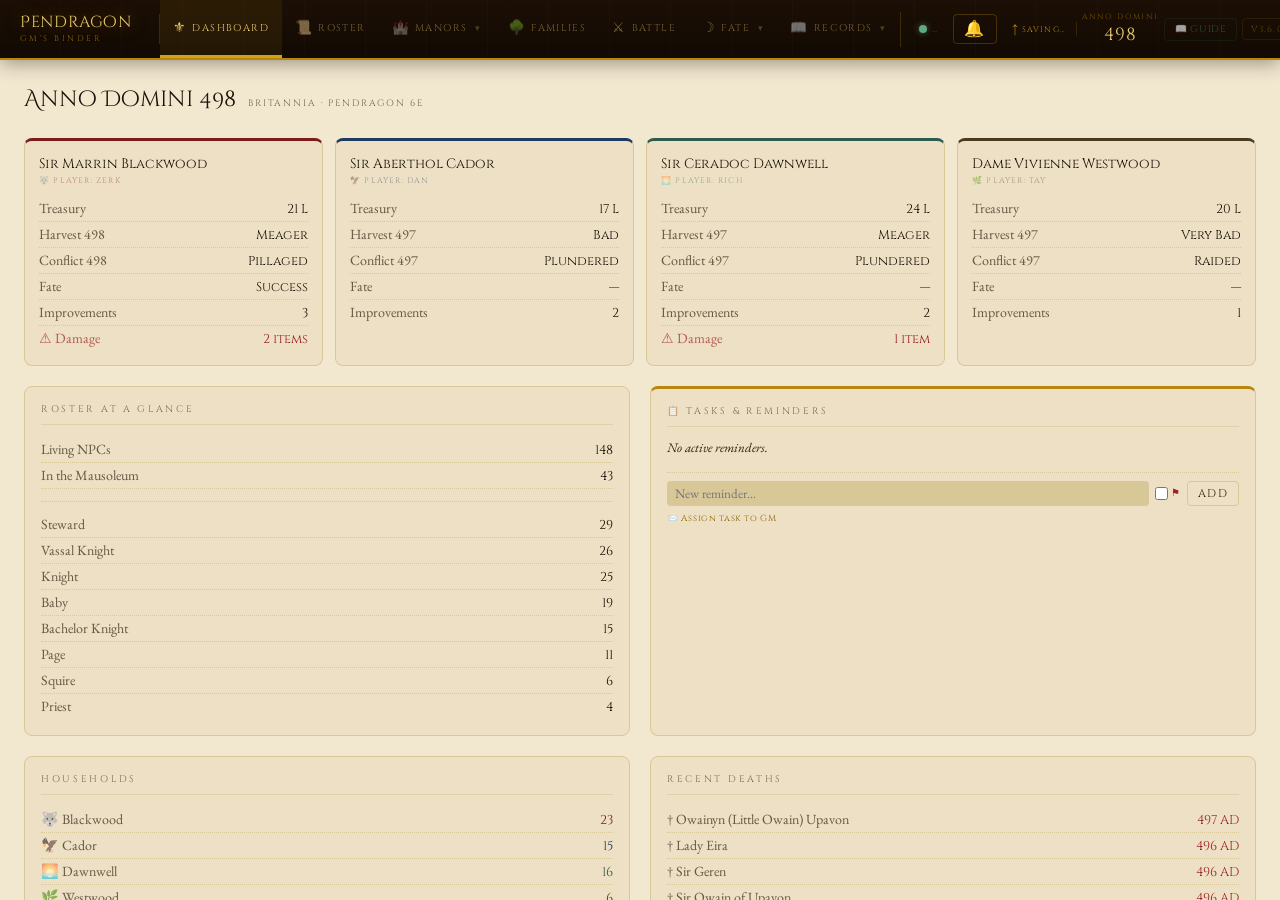
==== commit e0030262: "v3.6.0 — Story Arcs & Session Prep tabs (GM) Frontend for the story-arc system (Session 3 of the sto" ====
--- a/index.html
+++ b/index.html
@@ -49,6 +49,21 @@
         <span class="nav-icon">🌳</span>
         <span class="nav-label">Families</span>
       </button>
+      <div class="nav-dropdown gm-only" id="navStory">
+        <button class="nav-tab nav-dropdown-trigger" id="navStoryBtn" title="Story Arcs &amp; Session Prep">
+          <span class="nav-icon">🧵</span>
+          <span class="nav-label">Story</span>
+          <span class="nav-caret">▾</span>
+        </button>
+        <div class="nav-dropdown-menu" id="navStoryMenu">
+          <button class="nav-dropdown-item" data-tab="arcs">
+            <span class="nav-icon">🧵</span> Story Arcs
+          </button>
+          <button class="nav-dropdown-item" data-tab="prep">
+            <span class="nav-icon">🕮</span> Session Prep
+          </button>
+        </div>
+      </div>
       <button class="nav-tab" data-tab="battle">
         <span class="nav-icon">⚔</span>
         <span class="nav-label">Battle</span>
@@ -131,6 +146,8 @@
     <div class="tab-panel" id="tab-mausoleum"></div>
     <div class="tab-panel" id="tab-chronicle"></div>
     <div class="tab-panel" id="tab-journal"></div>
+    <div class="tab-panel" id="tab-arcs"></div>
+    <div class="tab-panel" id="tab-prep"></div>
   </main>
 
 </div>
@@ -187,6 +204,8 @@
 <script src="js/notes.js"></script>
 <script src="js/comments.js"></script>
 <script src="js/tabs/journal.js"></script>
+<script src="js/tabs/arcs.js"></script>
+<script src="js/tabs/prep.js"></script>
 <script src="js/multiplayer.js"></script>
 <script src="js/app.js"></script>
 
--- a/css/style.css
+++ b/css/style.css
@@ -2120,6 +2120,42 @@
 }
 .broadcast-dismiss:hover { opacity: 1; }
 
+/* ── Battle Banner ── */
+.battle-banner {
+  display: flex;
+  align-items: center;
+  gap: 12px;
+  padding: 10px 18px;
+  background: linear-gradient(180deg, #3a0808 0%, #280505 100%);
+  border-bottom: 2px solid var(--crimson-mid);
+  border-top: 1px solid rgba(192,48,48,0.4);
+  box-shadow: inset 0 1px 0 rgba(255,100,100,0.06), 0 4px 12px var(--shadow);
+  animation: battleBannerSlide 0.4s ease-out;
+  position: relative;
+  z-index: var(--z-banner);
+  cursor: pointer;
+}
+@keyframes battleBannerSlide {
+  from { opacity: 0; transform: translateY(-100%); }
+  to   { opacity: 1; transform: translateY(0); }
+}
+.battle-banner-title {
+  font-family: var(--font-heading);
+  font-size: 0.95rem;
+  letter-spacing: 0.16em;
+  color: #ff9090;
+  text-transform: uppercase;
+  text-shadow: 0 0 10px rgba(255,60,60,0.5);
+}
+.battle-banner-detail {
+  font-family: var(--font-heading);
+  font-size: 0.6rem;
+  letter-spacing: 0.1em;
+  color: rgba(255,160,160,0.65);
+  text-transform: uppercase;
+  flex-shrink: 0;
+}
+
 /* GM broadcast form on dashboard */
 .broadcast-card { }
 .broadcast-form {
@@ -2439,6 +2475,17 @@
 .npc-age-flag-verdigris{ color: var(--verdigris-mid); background: var(--verdigris-faint); border-color: rgba(61,122,98,0.35); }
 .npc-age-flag-done     { color: var(--ink-soft); opacity: 0.65; background: transparent; border-color: var(--vellum-deep); }
 
+.training-radio-label {
+  display: flex;
+  align-items: center;
+  gap: 8px;
+  cursor: pointer;
+  font-family: var(--font-heading);
+  font-size: 0.68rem;
+  letter-spacing: 0.08em;
+}
+.training-radio-label input[type="radio"] { accent-color: var(--oak); }
+
 /* ── MANOR INLINE RECORD — TEST RESULT BUTTONS ──────────────── */
 .result-btn-group {
   display: flex;
@@ -3715,3 +3762,152 @@
   .npc-sidebar-close { width: 40px; height: 40px; }
   .filter-chip     { min-height: 32px; display: inline-flex; align-items: center; }
 }
+
+/* ══ Battle player view ══════════════════════════════════════ */
+.battle-player { max-width: 600px; margin: 0 auto; padding: 16px 16px 48px; display: flex; flex-direction: column; gap: 12px; }
+.bp-header { text-align: center; padding: 8px 0 4px; }
+.bp-title { font-family: var(--font-display); font-size: 1.25rem; color: var(--ink); margin: 0 0 4px; }
+.bp-subtitle { font-size: 0.78rem; color: var(--ink-soft); }
+.bp-card { background: var(--vellum-mid); border: 1px solid var(--vellum-deep); border-radius: var(--radius); padding: 14px 16px; }
+.bp-card-title { font-family: var(--font-heading); font-size: 0.68rem; letter-spacing: 0.12em; text-transform: uppercase; color: var(--gold-text); margin-bottom: 10px; }
+.bp-sub { font-family: var(--font-heading); font-size: 0.62rem; letter-spacing: 0.1em; text-transform: uppercase; color: var(--ink-soft); margin: 12px 0 6px; }
+.bp-empty-note { font-size: 0.85rem; color: var(--ink-soft); font-style: italic; margin: 0; }
+.bp-field-text { font-size: 0.9rem; line-height: 1.5; color: var(--ink); font-style: italic; margin: 0 0 8px; }
+.bp-facing { font-size: 0.85rem; color: var(--ink); }
+.bp-facing-rear { color: var(--ink-soft); font-style: italic; }
+.bp-morale-row { display: flex; align-items: center; gap: 10px; flex-wrap: wrap; }
+.bp-morale-num { font-size: 0.9rem; font-weight: 700; color: var(--ink); white-space: nowrap; }
+.bp-morale-btns { display: flex; gap: 4px; }
+.bp-morale-btns button { min-width: 34px; min-height: 34px; font-size: 0.85rem; font-weight: 700; border: 1px solid var(--vellum-deep); border-radius: 4px; background: var(--vellum); color: var(--ink-mid); cursor: pointer; }
+.bp-morale-btns button:hover { border-color: var(--gold-text); color: var(--gold-text); }
+.bp-cmdr-line { font-size: 0.78rem; color: var(--ink-soft); margin-top: 8px; }
+.bp-knight-head { display: flex; align-items: center; justify-content: space-between; gap: 8px; flex-wrap: wrap; }
+.bp-knight-name { font-size: 0.95rem; font-weight: 700; color: var(--ink); }
+.bp-cmd-flag { font-size: 0.68rem; color: var(--gold-text); font-weight: 600; letter-spacing: 0.05em; }
+.bp-status { font-size: 0.72rem; padding: 2px 9px; border-radius: 10px; font-weight: 600; white-space: nowrap; }
+.bp-knight-meta { font-size: 0.8rem; color: var(--ink-mid); margin-top: 6px; }
+.bp-passion { font-size: 0.8rem; color: var(--crimson-mid); font-style: italic; margin-top: 4px; }
+.bp-opp { display: flex; align-items: baseline; gap: 8px; font-size: 0.83rem; padding: 3px 0; }
+.bp-opp-name { font-weight: 600; color: var(--ink); }
+.bp-opp-weapon { color: var(--ink-soft); font-size: 0.75rem; flex: 1; }
+.bp-opp-status { font-size: 0.75rem; font-weight: 600; color: #208060; white-space: nowrap; }
+.bp-opp-down .bp-opp-name { text-decoration: line-through; opacity: 0.6; }
+.bp-opp-down .bp-opp-status { color: #c03030; }
+.bp-kills-head { display: flex; align-items: center; justify-content: space-between; gap: 8px; margin: 12px 0 6px; }
+.bp-addkill-btn { font-size: 0.78rem; padding: 6px 14px; min-height: 34px; }
+.bp-addkill-panel { background: var(--vellum); border: 1px dashed var(--vellum-deep); border-radius: var(--radius); padding: 10px 12px; margin-bottom: 8px; }
+.bp-addkill-hint { font-size: 0.75rem; color: var(--ink-soft); margin-bottom: 8px; }
+.bp-foe-btn-wrap { display: flex; flex-wrap: wrap; gap: 6px; }
+.bp-foe-btn { font-size: 0.8rem; padding: 8px 12px; min-height: 38px; border: 1px solid var(--vellum-deep); border-radius: 6px; background: var(--vellum-mid); color: var(--ink); cursor: pointer; font-weight: 600; }
+.bp-foe-btn:hover { border-color: var(--gold-text); color: var(--gold-text); }
+.bp-addkill-custom { display: flex; gap: 6px; margin-top: 8px; }
+.bp-addkill-custom .bp-custom-input { flex: 1; font-size: 0.83rem; }
+.bp-custom-add { font-size: 0.78rem; padding: 6px 12px; }
+.bp-kill-row { display: flex; justify-content: space-between; align-items: center; font-size: 0.83rem; color: var(--ink); padding: 3px 0; }
+.bp-kill-none { color: var(--ink-soft); font-style: italic; }
+.bp-kill-round { color: var(--ink-soft); font-size: 0.72rem; }
+.bp-kill-glory { font-weight: 600; color: var(--gold-text); white-space: nowrap; }
+.bp-kill-undo { border: none; background: none; color: var(--crimson-mid); cursor: pointer; font-size: 0.8rem; padding: 2px 4px; margin-left: 4px; }
+.bp-kill-total { border-top: 1px solid var(--vellum-deep); margin-top: 6px; padding-top: 6px; font-size: 0.83rem; font-weight: 700; color: var(--ink); text-align: right; }
+.bp-conroi-row { display: flex; align-items: center; gap: 8px; font-size: 0.83rem; padding: 4px 0; border-bottom: 1px solid var(--vellum-deep); }
+.bp-conroi-row:last-child { border-bottom: none; }
+.bp-conroi-name { flex: 1; font-weight: 600; color: var(--ink); min-width: 0; }
+.bp-conroi-posture { font-size: 0.75rem; color: var(--ink-mid); white-space: nowrap; }
+.bp-conroi-passion { font-size: 0.75rem; color: var(--crimson-mid); font-style: italic; white-space: nowrap; }
+.bp-foe-chips { display: flex; flex-wrap: wrap; gap: 6px; }
+.bp-foe-chip { font-size: 0.78rem; padding: 4px 10px; border-radius: 12px; background: var(--vellum); border: 1px solid var(--vellum-deep); color: var(--ink-mid); }
+.bp-log-toggle { cursor: pointer; user-select: none; margin-bottom: 0; }
+.bp-log-toggle .bp-log-caret { color: var(--ink-soft); }
+.bp-log-row { display: flex; gap: 10px; font-size: 0.8rem; padding: 4px 0; border-bottom: 1px solid var(--vellum-deep); }
+.bp-log-row:first-of-type { margin-top: 8px; }
+.bp-log-row:last-child { border-bottom: none; }
+.bp-log-round { font-weight: 700; color: var(--ink-mid); white-space: nowrap; }
+.bp-log-enc { flex: 1; color: var(--ink); min-width: 0; }
+.bp-log-morale { color: var(--ink-soft); white-space: nowrap; }
+.bp-commanders { text-align: center; font-size: 0.75rem; color: var(--ink-soft); padding: 4px 0 12px; }
+.bp-vs { color: var(--crimson-mid); font-style: italic; }
+
+/* ══ Story Arcs & Session Prep ═══════════════════════════════ */
+.arcs-layout { max-width: 860px; margin: 0 auto; padding: 20px 16px 48px; }
+.arcs-header { text-align: center; margin-bottom: 20px; }
+.arcs-epitaph { font-size: 0.82rem; color: var(--ink-soft); font-style: italic; margin-top: 4px; }
+.arcs-toolbar { display: flex; gap: 8px; justify-content: center; align-items: center; flex-wrap: wrap; margin-top: 14px; }
+.arc-new-btn { font-size: 0.8rem; padding: 7px 16px; }
+.arc-row { background: var(--vellum-mid); border: 1px solid var(--vellum-deep); border-radius: var(--radius); padding: 14px 16px; margin-bottom: 10px; cursor: pointer; transition: border-color 0.15s; }
+.arc-row:hover, .arc-row:focus { border-color: var(--gold-text); outline: none; }
+.arc-row-head { display: flex; align-items: center; justify-content: space-between; gap: 10px; }
+.arc-row-title { font-size: 1rem; font-weight: 700; color: var(--ink); font-family: var(--font-display); }
+.arc-pill { font-size: 0.7rem; padding: 2px 10px; border-radius: 10px; font-weight: 600; white-space: nowrap; }
+.arc-row-summary { font-size: 0.85rem; color: var(--ink-mid); margin-top: 6px; line-height: 1.45; }
+.arc-row-meta { display: flex; gap: 16px; flex-wrap: wrap; font-size: 0.74rem; color: var(--ink-soft); margin-top: 8px; }
+.arc-empty { text-align: center; padding: 48px 24px; color: var(--ink-soft); font-size: 0.9rem; max-width: 480px; margin: 0 auto; line-height: 1.55; }
+.arc-empty-icon { font-size: 2.4rem; opacity: 0.45; margin-bottom: 12px; }
+
+.arc-detail-top { display: flex; align-items: center; justify-content: space-between; gap: 10px; margin-bottom: 16px; flex-wrap: wrap; }
+.arc-status-toggle { display: flex; gap: 6px; }
+.arc-status-btn { font-size: 0.76rem; padding: 5px 14px; border: 1px solid var(--vellum-deep); border-radius: 14px; background: var(--vellum); color: var(--ink-mid); cursor: pointer; font-weight: 600; }
+.arc-status-btn:hover { border-color: var(--gold-text); }
+.arc-detail-head { margin-bottom: 18px; }
+.arc-detail-title { font-family: var(--font-display); font-size: 1.4rem; color: var(--ink); margin: 0; }
+.arc-edit-title { border: none; background: none; color: var(--ink-soft); cursor: pointer; font-size: 0.9rem; padding: 2px 6px; }
+.arc-edit-title:hover { color: var(--gold-text); }
+.arc-detail-dates { font-size: 0.78rem; color: var(--ink-soft); margin-top: 4px; }
+.arc-section { background: var(--vellum-mid); border: 1px solid var(--vellum-deep); border-radius: var(--radius); padding: 14px 16px; margin-bottom: 14px; }
+.arc-section-title { font-family: var(--font-heading); font-size: 0.68rem; letter-spacing: 0.12em; text-transform: uppercase; color: var(--gold-text); margin-bottom: 10px; display: flex; align-items: center; justify-content: space-between; gap: 8px; }
+.arc-hint { font-size: 0.62rem; color: var(--ink-soft); text-transform: none; letter-spacing: 0; font-style: italic; }
+.arc-add-btn { font-size: 0.72rem; padding: 3px 12px; }
+.arc-add-row { display: flex; gap: 8px; margin-top: 10px; align-items: flex-start; }
+.arc-add-row .edit-input { flex: 1; }
+.arc-detail-footer { display: flex; justify-content: flex-end; padding: 6px 0 20px; }
+
+.arc-npc-chips { display: flex; flex-wrap: wrap; gap: 8px; }
+.arc-npc-chip { display: inline-flex; align-items: center; gap: 6px; background: var(--vellum); border: 1px solid var(--vellum-deep); border-radius: 14px; padding: 4px 6px 4px 12px; font-size: 0.8rem; }
+.arc-npc-chip-name { font-weight: 600; color: var(--ink); cursor: pointer; }
+.arc-npc-chip-name:hover { color: var(--gold-text); }
+.arc-npc-chip-role { font-size: 0.7rem; color: var(--ink-soft); font-style: italic; }
+.arc-chip-x { border: none; background: none; color: var(--crimson-mid); cursor: pointer; font-size: 0.75rem; padding: 2px 5px; flex-shrink: 0; }
+.arc-chip-x:hover { color: var(--crimson-deep, #802020); }
+
+.arc-obj-row { display: flex; align-items: flex-start; gap: 10px; padding: 7px 0; border-bottom: 1px solid var(--vellum-deep); }
+.arc-obj-row:last-of-type { border-bottom: none; }
+.arc-obj-done .arc-obj-text { opacity: 0.65; }
+.arc-obj-status { border: 1px solid var(--vellum-deep); border-radius: 4px; background: var(--vellum); font-size: 0.74rem; font-weight: 600; padding: 3px 4px; cursor: pointer; flex-shrink: 0; }
+.arc-obj-body { flex: 1; min-width: 0; }
+.arc-obj-text { font-size: 0.88rem; color: var(--ink); line-height: 1.4; }
+.arc-obj-completed { font-size: 0.72rem; color: var(--ink-soft); }
+.arc-obj-notes { font-size: 0.76rem; color: var(--ink-soft); font-style: italic; margin-top: 2px; }
+
+.arc-timeline { border-left: 2px solid var(--vellum-deep); margin-left: 6px; padding-left: 16px; }
+.arc-time-row { position: relative; padding: 6px 0; }
+.arc-time-row::before { content: ''; position: absolute; left: -21px; top: 13px; width: 8px; height: 8px; border-radius: 50%; background: var(--gold-text); }
+.arc-time-year { font-size: 0.74rem; font-weight: 700; color: var(--gold-text); text-transform: capitalize; }
+.arc-time-body { font-size: 0.86rem; color: var(--ink); line-height: 1.45; }
+.arc-time-session { font-size: 0.68rem; color: var(--ink-soft); background: var(--vellum); border: 1px solid var(--vellum-deep); border-radius: 8px; padding: 1px 7px; margin-left: 6px; }
+.arc-time-add .edit-input { margin-bottom: 0; }
+
+.arc-picker-list { max-height: 300px; overflow-y: auto; margin-top: 8px; border: 1px solid var(--vellum-deep); border-radius: var(--radius); }
+.arc-picker-row { display: flex; justify-content: space-between; gap: 10px; padding: 9px 12px; cursor: pointer; font-size: 0.86rem; border-bottom: 1px solid var(--vellum-deep); }
+.arc-picker-row:last-child { border-bottom: none; }
+.arc-picker-row:hover, .arc-picker-row:focus { background: var(--vellum-deep); outline: none; }
+.arc-picker-role { font-size: 0.74rem; color: var(--ink-soft); white-space: nowrap; }
+
+.prep-head-fields { display: flex; gap: 8px; margin-top: 8px; flex-wrap: wrap; }
+.prep-previously { border-left: 3px solid var(--gold-text); }
+.prep-previously-text { font-style: italic; line-height: 1.55; }
+.prep-arc-card { background: var(--vellum); border: 1px solid var(--vellum-deep); border-left: 3px solid var(--ink-soft); border-radius: var(--radius); padding: 10px 12px; margin-bottom: 8px; }
+.prep-arc-head { display: flex; align-items: center; gap: 8px; margin-bottom: 6px; }
+.prep-arc-title { flex: 1; font-weight: 700; font-size: 0.9rem; color: var(--ink); cursor: pointer; min-width: 0; }
+.prep-arc-title:hover { color: var(--gold-text); }
+.prep-context-input { font-size: 0.82rem; }
+.prep-npc-row { display: flex; align-items: center; gap: 8px; padding: 5px 0; }
+.prep-npc-name { flex: 0 0 180px; font-weight: 600; font-size: 0.85rem; color: var(--ink); cursor: pointer; }
+.prep-npc-name:hover { color: var(--gold-text); }
+.prep-list-row { display: flex; align-items: flex-start; gap: 8px; padding: 4px 0; }
+.prep-list-bullet { color: var(--gold-text); font-weight: 700; padding-top: 8px; flex-shrink: 0; }
+.prep-list-row .edit-input { flex: 1; }
+
+@media (max-width: 640px) {
+  .prep-npc-name { flex-basis: 110px; }
+  .arc-detail-top { flex-direction: column; align-items: stretch; }
+  .arc-status-toggle { justify-content: center; }
+}
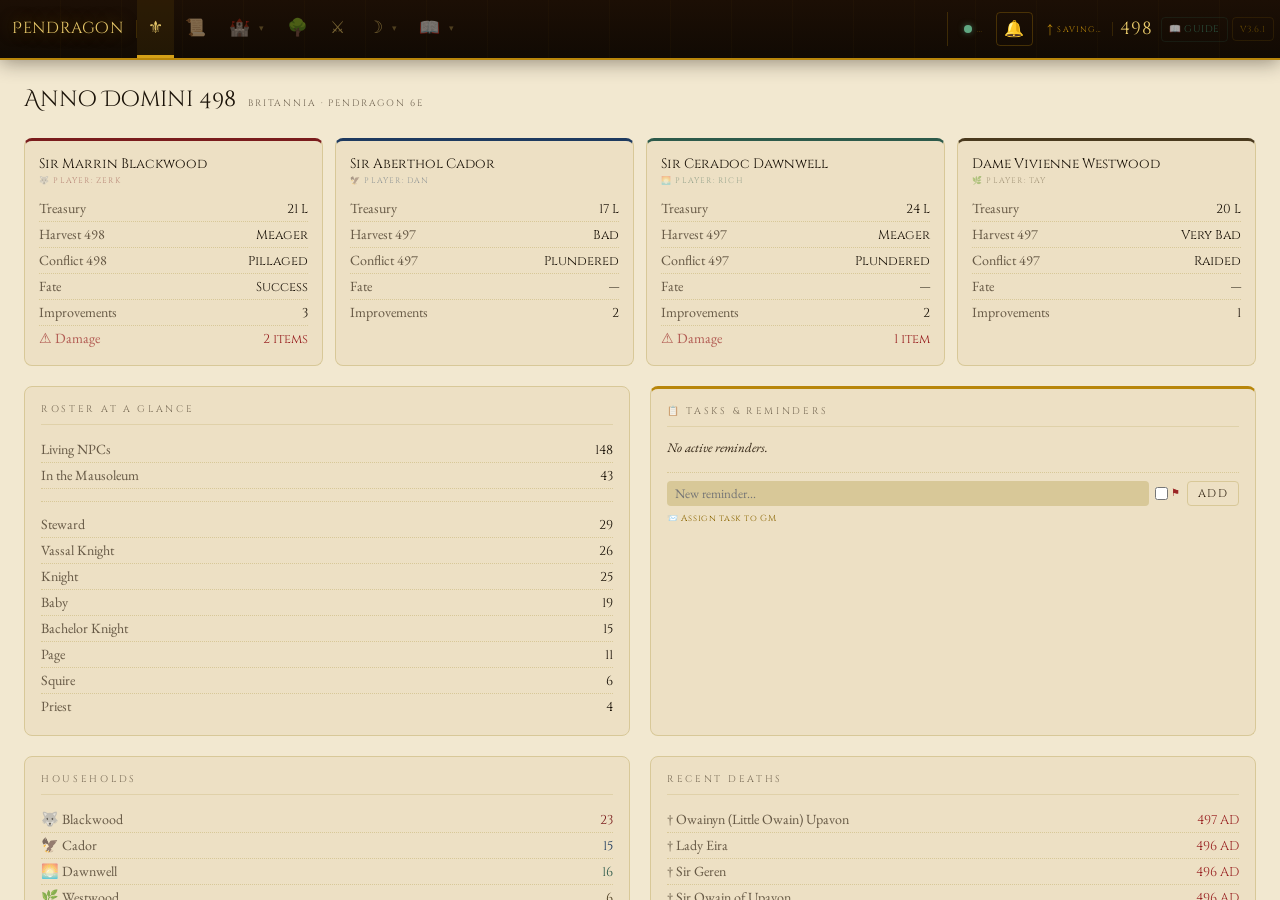
==== commit 88b632e1: "v3.6.1 — Fix invisible Story menu, compress header for laptop widths The Story nav dropdown was hidd" ====
--- a/index.html
+++ b/index.html
@@ -22,11 +22,11 @@
       <div class="brand-sub">GM's Binder</div>
     </div>
     <nav class="app-nav" id="appNav">
-      <button class="nav-tab active" data-tab="dashboard">
+      <button class="nav-tab active" data-tab="dashboard" title="Dashboard">
         <span class="nav-icon">⚜</span>
         <span class="nav-label">Dashboard</span>
       </button>
-      <button class="nav-tab" data-tab="roster">
+      <button class="nav-tab" data-tab="roster" title="NPC Roster">
         <span class="nav-icon">📜</span>
         <span class="nav-label">Roster</span>
       </button>
@@ -45,7 +45,7 @@
           </button>
         </div>
       </div>
-      <button class="nav-tab" data-tab="families">
+      <button class="nav-tab" data-tab="families" title="Families">
         <span class="nav-icon">🌳</span>
         <span class="nav-label">Families</span>
       </button>
@@ -64,7 +64,7 @@
           </button>
         </div>
       </div>
-      <button class="nav-tab" data-tab="battle">
+      <button class="nav-tab" data-tab="battle" title="Battle">
         <span class="nav-icon">⚔</span>
         <span class="nav-label">Battle</span>
       </button>
--- a/css/style.css
+++ b/css/style.css
@@ -440,6 +440,7 @@
 /* GM-only elements: hidden by default, shown only when html.is-gm */
 .gm-only { display: none !important; }
 html.is-gm .nav-tab.gm-only  { display: flex !important; }
+html.is-gm .nav-dropdown.gm-only { display: flex !important; }
 html.is-gm button.gm-only    { display: inline-flex !important; }
 
 /* Player read-only: hide edit controls inside tab panels */
@@ -3911,3 +3912,20 @@
   .arc-detail-top { flex-direction: column; align-items: stretch; }
   .arc-status-toggle { justify-content: center; }
 }
+
+/* ══ Header compression — laptop widths ══════════════════════
+   Mobile (≤640px) wraps the nav onto its own row; these tiers keep
+   the single-row header fitting on 13-15" laptops. */
+@media (min-width: 641px) and (max-width: 1500px) {
+  .header-brand { min-width: 0; padding: 0 12px; }
+  .nav-tab      { padding: 0 9px; letter-spacing: 0.07em; }
+  .header-right { gap: 4px; padding: 0 6px; }
+  .hdr-btn      { padding: 5px 7px; letter-spacing: 0.06em; }
+}
+@media (min-width: 641px) and (max-width: 1320px) {
+  .app-nav .nav-label { display: none; }   /* icons only — titles give tooltips */
+  .nav-tab       { padding: 0 11px; }
+  .nav-tab .nav-icon { font-size: 1.05rem; }
+  .brand-sub     { display: none; }
+  .year-label    { display: none; }
+}
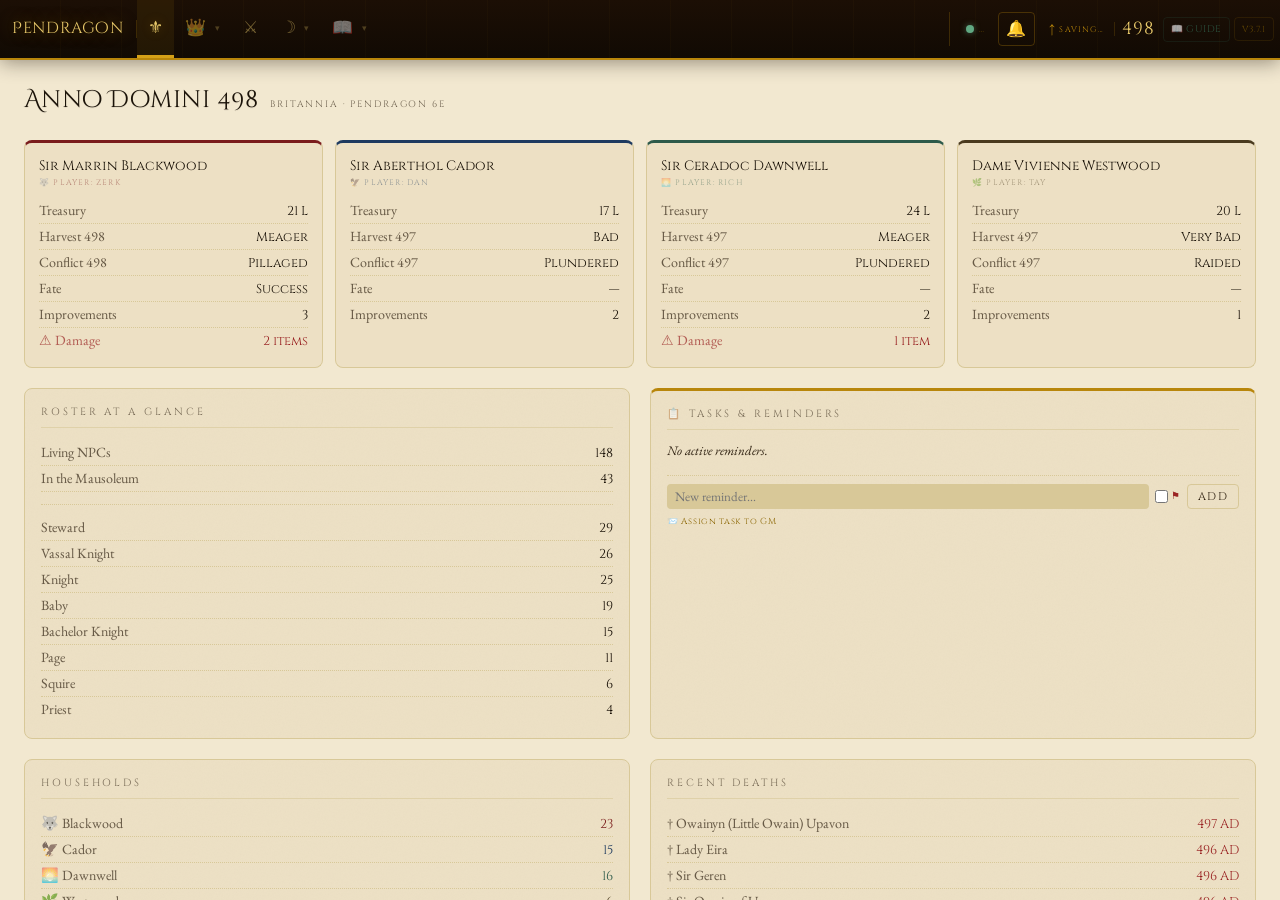
==== commit 82c1d7e8: "v3.7.1 — Consolidate Roster/Families/Manors into a Realm nav dropdown Steve's suggestion: the header" ====
--- a/index.html
+++ b/index.html
@@ -26,17 +26,19 @@
         <span class="nav-icon">⚜</span>
         <span class="nav-label">Dashboard</span>
       </button>
-      <button class="nav-tab" data-tab="roster" title="NPC Roster">
-        <span class="nav-icon">📜</span>
-        <span class="nav-label">Roster</span>
-      </button>
-      <div class="nav-dropdown" id="navManors">
-        <button class="nav-tab nav-dropdown-trigger" id="navManorsBtn" title="Player Manors &amp; NPC Manors">
-          <span class="nav-icon">🏰</span>
-          <span class="nav-label">Manors</span>
-          <span class="nav-caret">▾</span>
-        </button>
-        <div class="nav-dropdown-menu" id="navManorsMenu">
+      <div class="nav-dropdown" id="navRealm">
+        <button class="nav-tab nav-dropdown-trigger" id="navRealmBtn" title="Roster, Families &amp; Manors">
+          <span class="nav-icon">👑</span>
+          <span class="nav-label">Realm</span>
+          <span class="nav-caret">▾</span>
+        </button>
+        <div class="nav-dropdown-menu" id="navRealmMenu">
+          <button class="nav-dropdown-item" data-tab="roster">
+            <span class="nav-icon">📜</span> Roster
+          </button>
+          <button class="nav-dropdown-item" data-tab="families">
+            <span class="nav-icon">🌳</span> Families
+          </button>
           <button class="nav-dropdown-item" data-tab="manors">
             <span class="nav-icon">🏰</span> Player Manors
           </button>
@@ -45,10 +47,6 @@
           </button>
         </div>
       </div>
-      <button class="nav-tab" data-tab="families" title="Families">
-        <span class="nav-icon">🌳</span>
-        <span class="nav-label">Families</span>
-      </button>
       <div class="nav-dropdown gm-only" id="navStory">
         <button class="nav-tab nav-dropdown-trigger" id="navStoryBtn" title="Story Arcs &amp; Session Prep">
           <span class="nav-icon">🧵</span>
--- a/css/style.css
+++ b/css/style.css
@@ -58,6 +58,9 @@
   --presence-glow:  rgba(96,168,130,0.55);
   --fate-glow:      rgba(61,122,98,0.55);
 
+  /* Parchment noise texture (UI polish brief §1) */
+  --texture-noise: url("data:image/svg+xml,%3Csvg xmlns='http://www.w3.org/2000/svg' width='300' height='300'%3E%3Cfilter id='n'%3E%3CfeTurbulence type='fractalNoise' baseFrequency='0.65' numOctaves='3' stitchTiles='stitch'/%3E%3CfeColorMatrix type='saturate' values='0'/%3E%3C/filter%3E%3Crect width='300' height='300' filter='url(%23n)' opacity='0.04'/%3E%3C/svg%3E");
+
   /* Common tints (top-5 consolidations; deeper palette sweep pending) */
   --gold-tint-1:      rgba(184,134,11,0.1);
   --gold-tint-2:      rgba(184,134,11,0.2);
@@ -513,6 +516,8 @@
 #tab-chronicle  { overflow-y: auto; background: var(--vellum); }
 #tab-journal    { overflow-y: auto; background: var(--vellum); }
 #tab-npc-manors { overflow-y: auto; background: var(--vellum); }
+#tab-arcs       { overflow-y: auto; background: var(--vellum); }
+#tab-prep       { overflow-y: auto; background: var(--vellum); }
 #tab-battle     { overflow-y: auto; background: var(--vellum); }
 .battle-empty { display:flex; flex-direction:column; align-items:center; justify-content:center; min-height:60vh; text-align:center; padding:40px 20px; }
 .battle-empty-icon { font-size:3rem; margin-bottom:16px; opacity:0.5; }
@@ -3929,3 +3934,105 @@
   .brand-sub     { display: none; }
   .year-label    { display: none; }
 }
+
+/* ══ UI Polish (planning/binder-ui-polish-brief.md) ══════════ */
+
+/* §1 Parchment noise texture on content surfaces */
+.pane-content, .card, .bs-section, .bc-pk-card, .bc-encounter,
+.bc-sidebar-panel, .mausoleum-layout,
+#tab-chronicle, #tab-journal, #tab-arcs, #tab-prep,
+.arc-section, .arc-row, .bp-card {
+  background-image: var(--texture-noise);
+}
+
+/* §6 Illuminated initials — narrative prose only */
+.illuminated-initial::first-letter {
+  font-family: var(--font-display);
+  font-size: 2.8em;
+  float: left;
+  line-height: 0.8;
+  margin-right: 6px;
+  margin-top: 3px;
+  color: var(--crimson);
+  text-shadow: 0 1px 2px rgba(122,28,28,0.15);
+}
+.illuminated-initial-gold::first-letter {
+  font-family: var(--font-display);
+  font-size: 2.8em;
+  float: left;
+  line-height: 0.8;
+  margin-right: 6px;
+  margin-top: 3px;
+  color: var(--gold-bright);
+  text-shadow: 0 0 8px rgba(212,160,23,0.3);
+}
+
+/* §3 Gold glow on interactive elements */
+.nav-tab.active { text-shadow: 0 0 12px rgba(212,160,23,0.25); }
+.hdr-btn-gold:hover { box-shadow: 0 0 10px rgba(184,134,11,0.2); }
+.bc-morale-fill { box-shadow: 0 0 6px rgba(45,90,74,0.3); }
+
+/* §2 Richer border treatments — double manuscript rule, scoped to
+   top-level pane sections so modals/cards stay uncluttered */
+.pane-content > .section-title {
+  border-bottom: 2px solid var(--vellum-deep);
+  padding-bottom: 10px;
+  position: relative;
+}
+.pane-content > .section-title::after {
+  content: '';
+  position: absolute;
+  bottom: -4px;
+  left: 0;
+  right: 0;
+  height: 1px;
+  background: var(--vellum-deep);
+  opacity: 0.5;
+}
+.bc-pk-card.expanded {
+  border-width: 1px 1px 1px 3px;
+  box-shadow: 0 2px 8px var(--shadow-soft);
+}
+.bc-sidebar-panel { border-top: 2px solid var(--gold-tint-2); }
+
+/* §4 Typography hierarchy bumps (nav-tab bump skipped — header width) */
+.page-title {
+  font-size: 1.5rem;
+  letter-spacing: 0.02em;
+  text-shadow: 0 1px 0 rgba(26,18,8,0.08);
+}
+.section-title { font-size: 0.65rem; }
+.bc-sidebar-title { font-size: 0.9rem; }
+
+/* §5 Card hover & focus depth */
+.dead-card, .bs-section, .bc-pk-card, .arc-row { transition: box-shadow 0.15s ease, border-color 0.15s; }
+.dead-card:hover, .bs-section:hover, .bc-pk-card:hover, .arc-row:hover {
+  box-shadow: 0 2px 12px var(--shadow-soft);
+}
+input:focus, textarea:focus, select:focus {
+  border-color: var(--gold);
+  box-shadow: 0 0 0 2px rgba(184,134,11,0.12);
+  outline: none;
+}
+
+/* §7 Ornamental dividers */
+.ornament-divider {
+  text-align: center;
+  margin: 20px 0;
+  border: none;
+  line-height: 1;
+  font-size: 0.9rem;
+  color: var(--vellum-deep);
+  letter-spacing: 0.3em;
+}
+.ornament-divider::before { content: '·  ✦  ·'; }
+.ornament-divider-sm {
+  text-align: center;
+  margin: 12px 0;
+  border: none;
+  line-height: 1;
+  font-size: 0.7rem;
+  color: var(--vellum-deep);
+  letter-spacing: 0.2em;
+}
+.ornament-divider-sm::before { content: '· · ·'; }
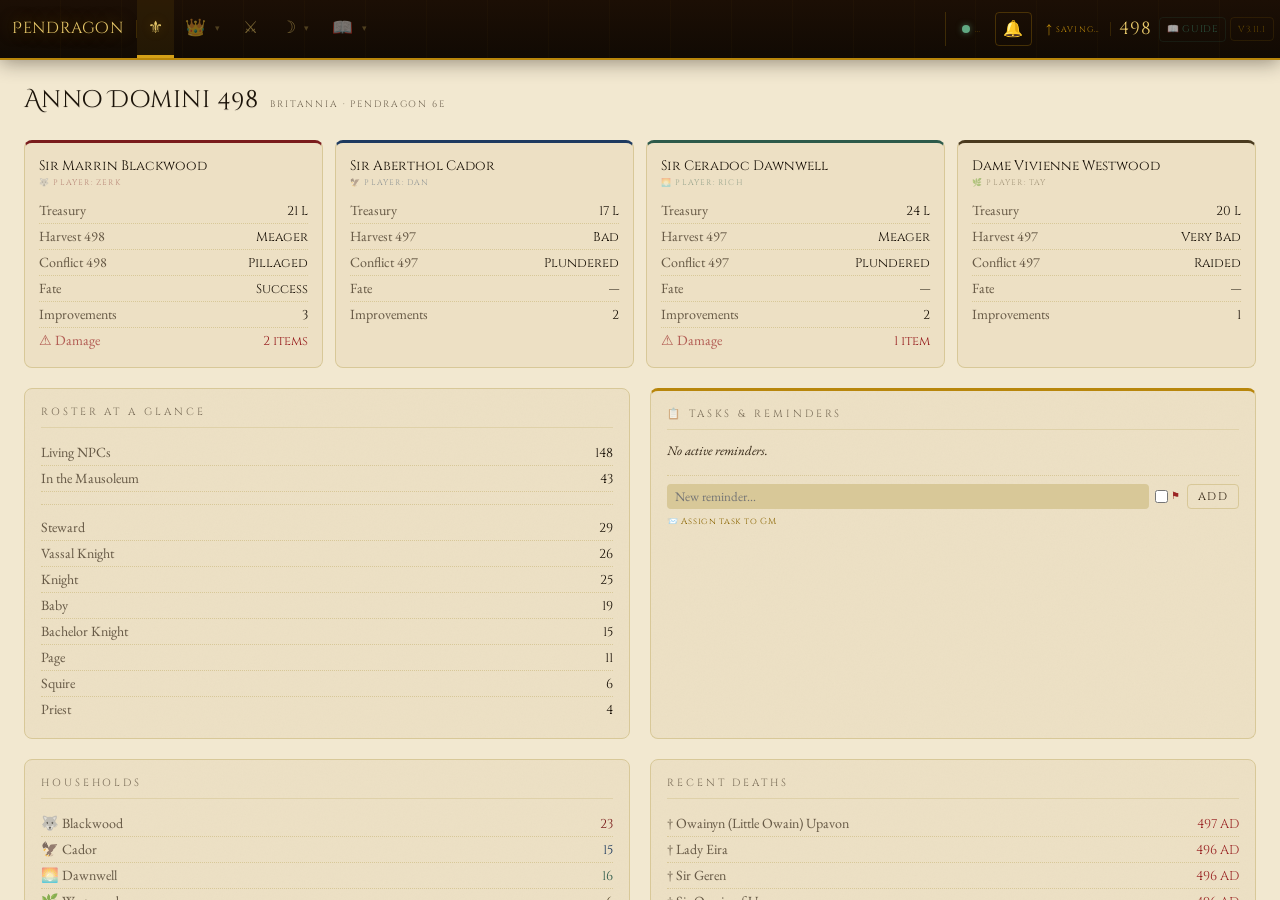
==== commit 80d0c904: "v3.11.1 — security hardening, plus the pending v3.11.0 manor release Bundles the uncommitted v3.11.0" ====
--- a/index.html
+++ b/index.html
@@ -180,6 +180,7 @@
 <script src="js/data/seed-npcs.js"></script>
 <script src="js/data/seed-manors.js"></script>
 <script src="js/data/patch-notes.js"></script>
+<script src="js/data/manor-tables.js"></script>
 <script src="js/store.js"></script>
 <script src="js/at-mention.js"></script>
 <script src="js/statblock-templates.js"></script>
--- a/css/style.css
+++ b/css/style.css
@@ -635,6 +635,24 @@
 }
 .battle-header-cmdr { font-size: 0.75rem; color: var(--ink-mid); }
 
+/* Conroi commander swap (header) */
+.bc-conroi-cmd { display: inline-flex; align-items: center; gap: 6px; }
+.bc-conroi-cmd-label {
+  font-family: var(--font-heading); font-size: 0.62rem; letter-spacing: 0.08em;
+  color: var(--ink-mid); white-space: nowrap;
+}
+.bc-conroi-cmd select { width: auto; padding: 3px 6px; font-size: 0.75rem; }
+.bc-conroi-cmd.bc-cmd-down select { border-color: var(--crimson); }
+.bc-cmd-down-badge {
+  font-family: var(--font-heading); font-size: 0.58rem; letter-spacing: 0.08em;
+  padding: 2px 7px; border-radius: 8px; background: var(--crimson); color: #fff;
+  animation: cmd-down-pulse 1.6s ease-in-out infinite;
+}
+@keyframes cmd-down-pulse {
+  0%, 100% { opacity: 1; }
+  50% { opacity: 0.55; }
+}
+
 /* Morale bar */
 .bc-morale-wrap {
   display: flex; align-items: center; gap: 10px;
@@ -1456,6 +1474,7 @@
   border-left: 3px solid var(--verdigris);
 }
 .improvement-item.fortification { border-left-color: var(--cobalt); }
+.improvement-item.enhancement   { border-left-color: var(--gold); }
 .improvement-name {
   font-family: var(--font-heading);
   font-size: 0.8rem;
